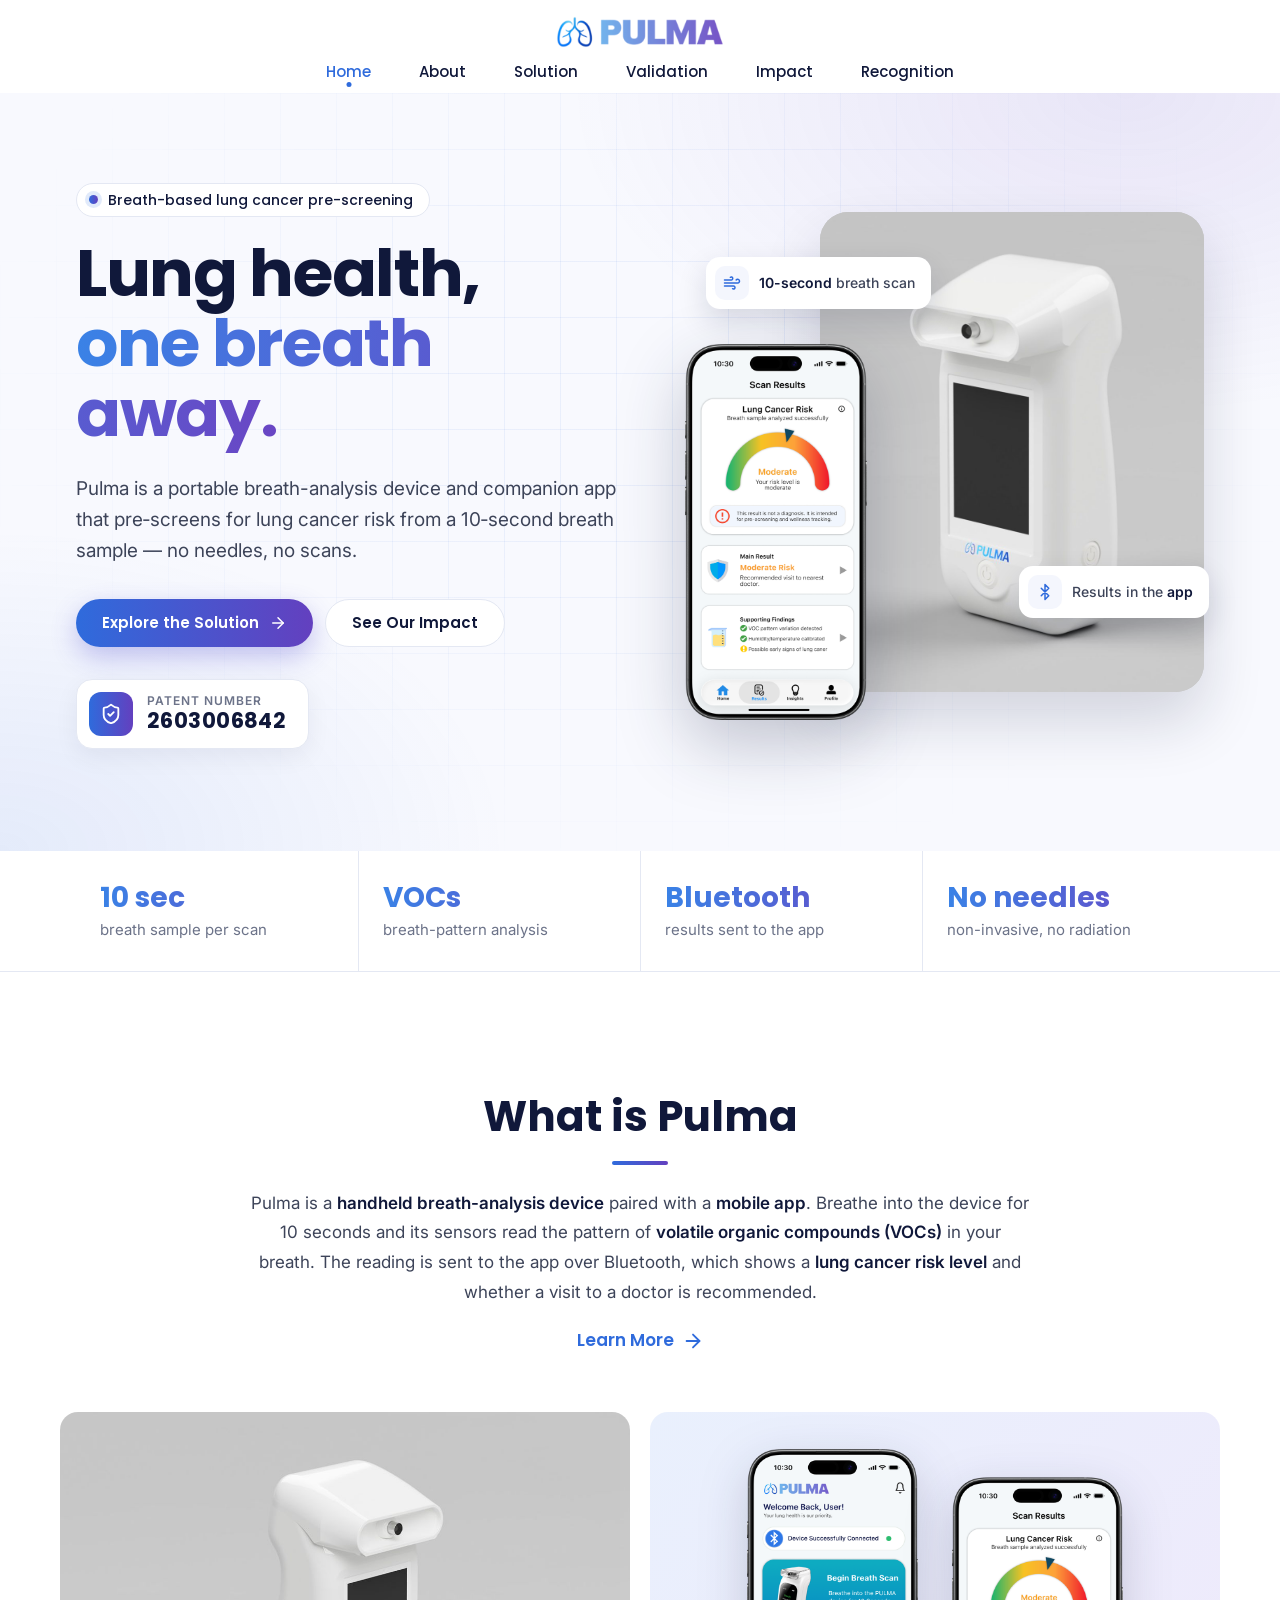
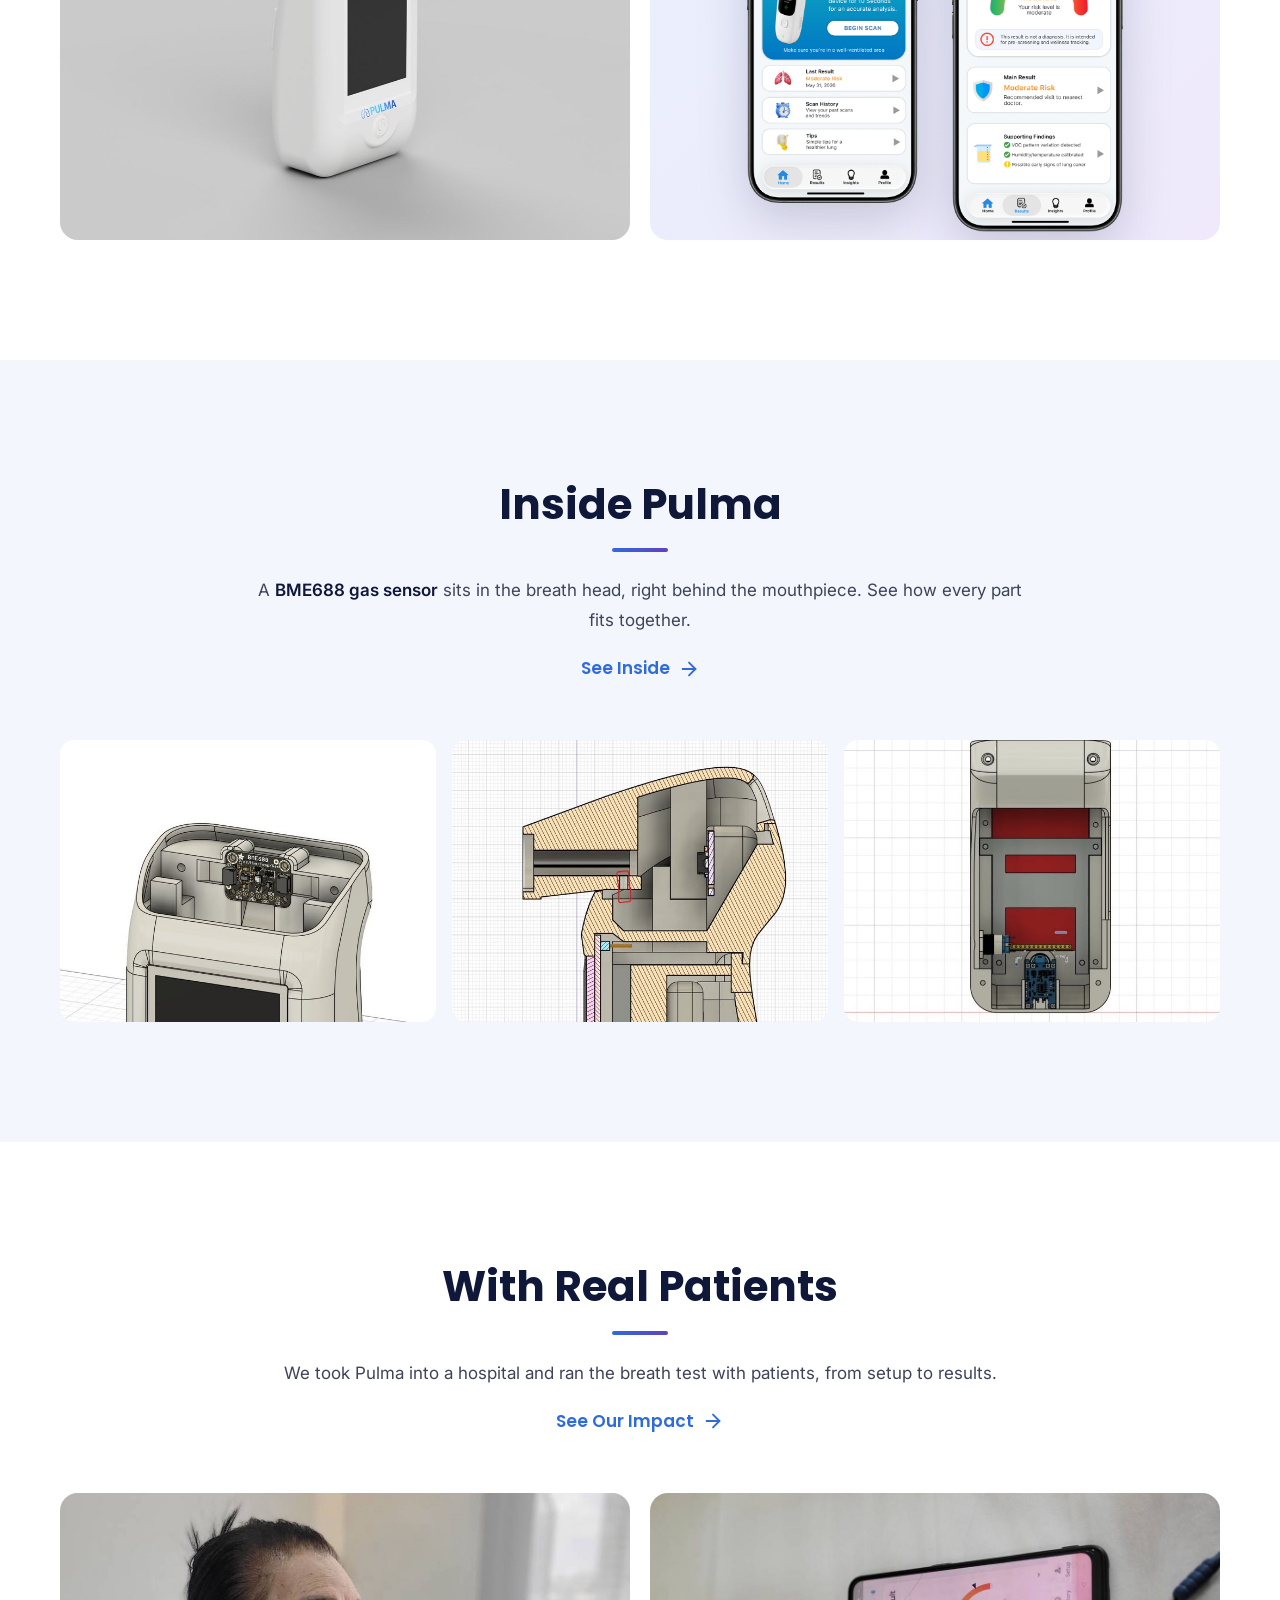
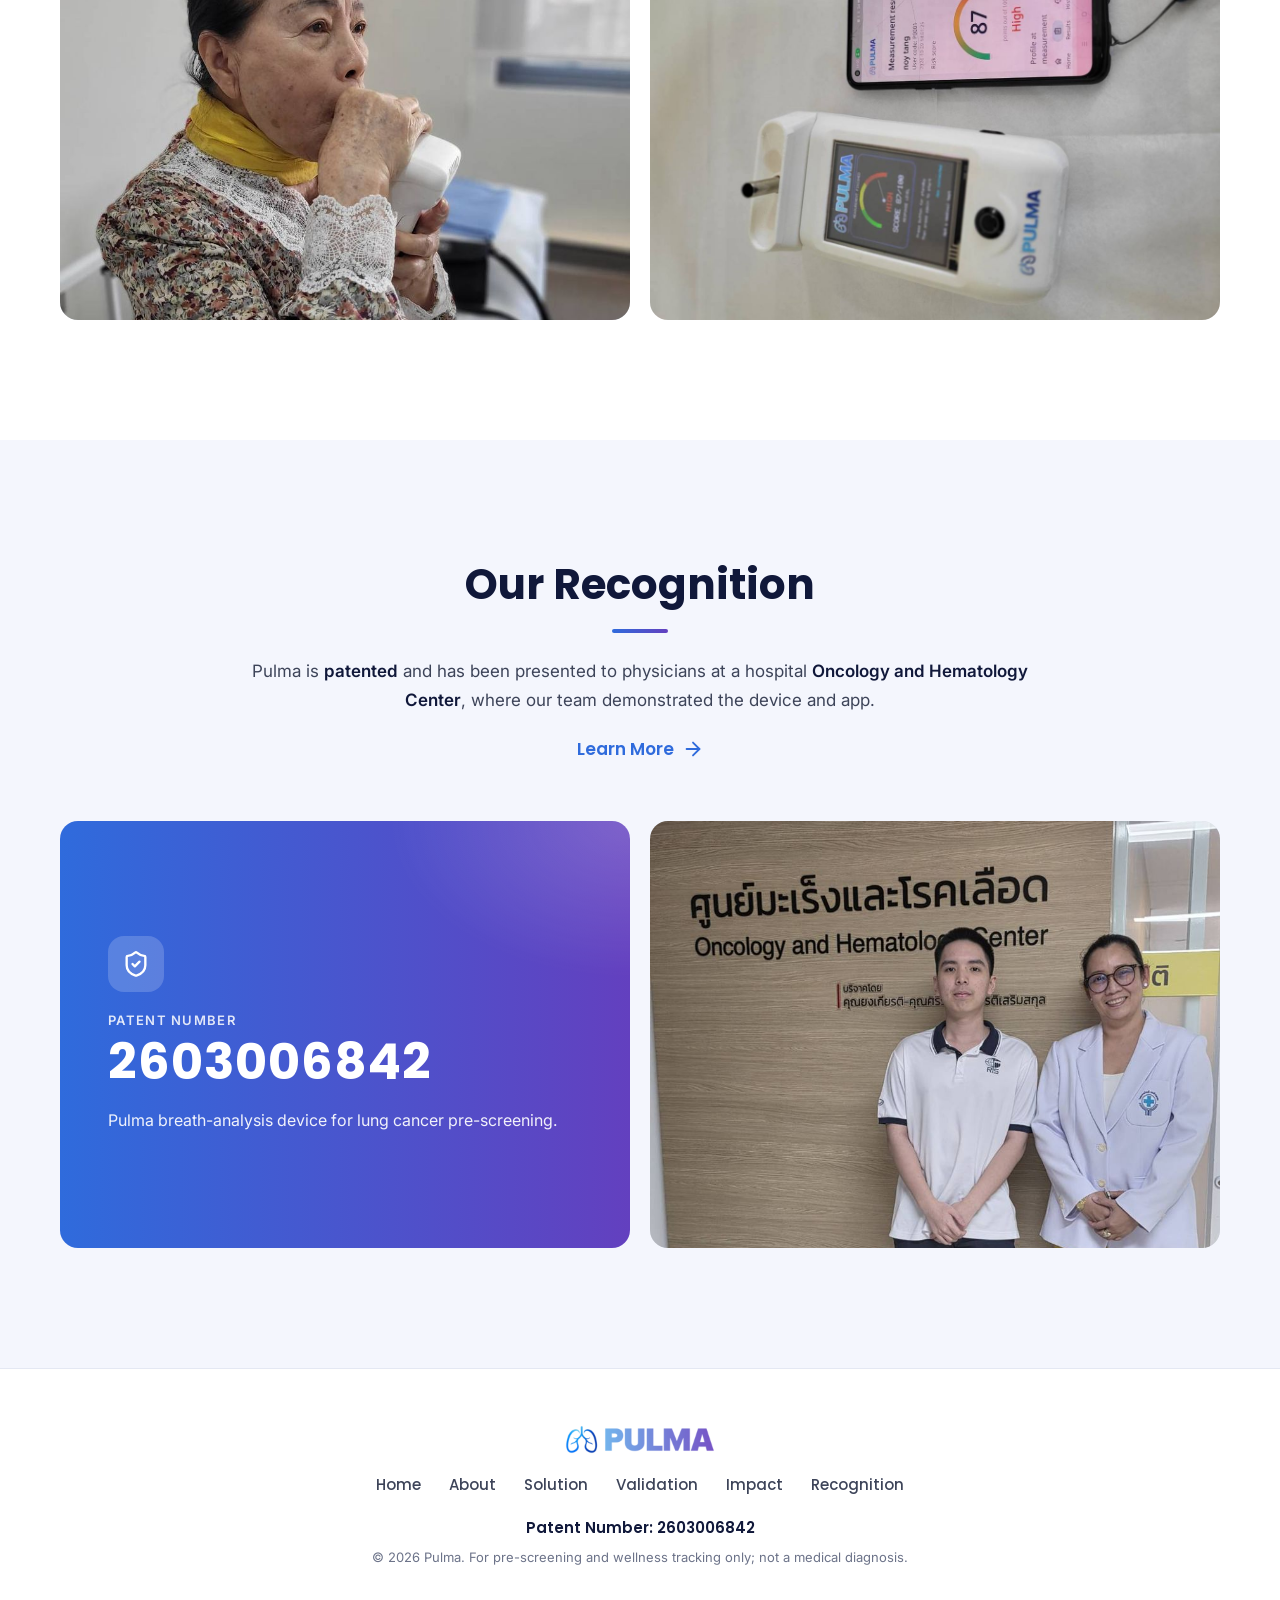
==== index.html @ bc3c24d7 "Photo-based Validation and Impact pages, exploded-view Solution page - Add Validation page with phys" ====
<!doctype html>
<html lang="en">
<head>
  <meta charset="utf-8">
  <meta name="viewport" content="width=device-width, initial-scale=1">
  <title>Pulma – Lung Health, One Breath Away</title>
  <meta name="description" content="Pulma is a portable breath-analysis device and companion app that pre-screens for lung cancer risk from a 10-second breath sample. Patent Number 2603006842.">
  <meta property="og:title" content="Pulma – Lung Health, One Breath Away">
  <meta property="og:description" content="A portable breath-analysis device and app for lung cancer pre-screening.">
  <meta property="og:image" content="images/hero.jpg">
  <link rel="icon" href="/favicon.ico" sizes="48x48">
  <link rel="icon" type="image/png" sizes="192x192" href="/images/favicon-192.png">
  <link rel="icon" type="image/png" sizes="48x48" href="/images/favicon-48.png">
  <link rel="apple-touch-icon" href="/images/apple-touch-icon.png">
  <link rel="preconnect" href="https://fonts.googleapis.com">
  <link rel="preconnect" href="https://fonts.gstatic.com" crossorigin>
  <link href="https://fonts.googleapis.com/css2?family=Inter:wght@400;500;600&family=Poppins:wght@500;600;700&display=swap" rel="stylesheet">
  <link rel="stylesheet" href="styles.css">
  <script>document.documentElement.classList.add('js');</script>
</head>
<body>

  <svg width="0" height="0" style="position:absolute" aria-hidden="true">
    <symbol id="i-wind" viewBox="0 0 24 24"><path d="M12.8 19.6A2 2 0 1 0 14 16H2"/><path d="M17.5 8a2.5 2.5 0 1 1 2 4H2"/><path d="M9.8 4.4A2 2 0 1 1 11 8H2"/></symbol>
    <symbol id="i-bluetooth" viewBox="0 0 24 24"><path d="m7 7 10 10-5 5V2l5 5L7 17"/></symbol>
    <symbol id="i-shield" viewBox="0 0 24 24"><path d="M20 13c0 5-3.5 7.5-7.66 8.95a1 1 0 0 1-.67-.01C7.5 20.5 4 18 4 13V6a1 1 0 0 1 1-1c2 0 4.5-1.2 6.24-2.72a1.17 1.17 0 0 1 1.52 0C14.51 3.81 17 5 19 5a1 1 0 0 1 1 1z"/><path d="m9 12 2 2 4-4"/></symbol>
    <symbol id="i-arrow" viewBox="0 0 24 24"><path d="M5 12h14"/><path d="m12 5 7 7-7 7"/></symbol>
  </svg>

  <header class="site-header">
    <a class="brand" href="index.html" aria-label="Pulma home">
      <img src="images/pulma-logo.png" alt="PULMA" width="900" height="172">
    </a>
    <nav class="nav" aria-label="Main">
      <a href="index.html" aria-current="page">Home</a>
      <a href="about.html">About</a>
      <a href="solution.html">Solution</a>
      <a href="validation.html">Validation</a>
      <a href="impact.html">Impact</a>
      <a href="recognition.html">Recognition</a>
    </nav>
  </header>

  <main>

    <section class="hero grid-bg">
      <div class="hero-inner">
        <div class="hero-copy">
          <p class="kicker">Breath-based lung cancer pre-screening</p>
          <h1>Lung health,<br> <span class="grad-text">one breath away.</span></h1>
          <p class="lede">
            Pulma is a portable breath-analysis device and companion app that pre&#8209;screens for lung cancer
            risk from a 10&#8209;second breath sample &mdash; no needles, no scans.
          </p>
          <div class="hero-actions">
            <a class="btn btn--primary" href="solution.html">Explore the Solution <svg class="icon"><use href="#i-arrow"/></svg></a>
            <a class="btn btn--ghost" href="impact.html">See Our Impact</a>
          </div>
          <div class="patent-badge">
            <div class="badge-icon"><svg class="icon"><use href="#i-shield"/></svg></div>
            <div>
              <span>Patent Number</span>
              <strong>2603006842</strong>
            </div>
          </div>
        </div>

        <div class="hero-visual">
          <figure class="hero-card">
            <img src="images/hero-card.jpg" alt="The Pulma breath-analysis device" width="960" height="1200" fetchpriority="high">
          </figure>
          <img class="hero-phone" src="images/app-result.png" alt="Pulma app showing a lung cancer risk gauge" width="520" height="1075">
          <div class="hero-chip hero-chip--scan">
            <span class="chip-icon"><svg class="icon"><use href="#i-wind"/></svg></span>
            <span><strong>10-second</strong> breath scan</span>
          </div>
          <div class="hero-chip hero-chip--bt">
            <span class="chip-icon"><svg class="icon"><use href="#i-bluetooth"/></svg></span>
            <span>Results in the <strong>app</strong></span>
          </div>
        </div>
      </div>
    </section>

    <div class="facts-band">
      <div class="facts">
        <div class="fact"><strong class="grad-text">10 sec</strong><span>breath sample per scan</span></div>
        <div class="fact"><strong class="grad-text">VOCs</strong><span>breath-pattern analysis</span></div>
        <div class="fact"><strong class="grad-text">Bluetooth</strong><span>results sent to the app</span></div>
        <div class="fact"><strong class="grad-text">No needles</strong><span>non-invasive, no radiation</span></div>
      </div>
    </div>

    <section class="section">
      <div class="section-head reveal">
        <h2>What is Pulma</h2>
        <p>
          Pulma is a <strong>handheld breath-analysis device</strong> paired with a <strong>mobile app</strong>.
          Breathe into the device for 10 seconds and its sensors read the pattern of
          <strong>volatile organic compounds (VOCs)</strong> in your breath. The reading is sent to the app over
          Bluetooth, which shows a <strong>lung cancer risk level</strong> and whether a visit to a doctor is
          recommended.
        </p>
        <a class="learn-more" href="solution.html">Learn More <svg class="icon"><use href="#i-arrow"/></svg></a>
      </div>
      <div class="photo-pair reveal">
        <figure class="photo photo--render"><img src="images/device-angle-1.jpg" alt="The Pulma device" width="1100" height="825" loading="lazy"></figure>
        <figure class="photo photo--app">
          <img src="images/app-home.png" alt="Pulma app home screen" width="520" height="1075" loading="lazy">
          <img src="images/app-result.png" alt="Pulma app scan results screen" width="520" height="1075" loading="lazy">
        </figure>
      </div>
    </section>

    <section class="section section--tint">
      <div class="section-head reveal">
        <h2>Inside Pulma</h2>
        <p>
          A <strong>BME688 gas sensor</strong> sits in the breath head, right behind the mouthpiece. See how every
          part fits together.
        </p>
        <a class="learn-more" href="solution.html#inside">See Inside <svg class="icon"><use href="#i-arrow"/></svg></a>
      </div>
      <div class="thumbs thumbs--3 reveal">
        <figure class="photo"><img src="images/tech-sensor.jpg" alt="CAD view of the BME688 sensor in the breath head" width="750" height="526" loading="lazy"></figure>
        <figure class="photo"><img src="images/tech-section.jpg" alt="Cross-section of the breath head and mouthpiece" width="750" height="518" loading="lazy"></figure>
        <figure class="photo"><img src="images/tech-internals.jpg" alt="CAD view of the internal layout" width="750" height="659" loading="lazy"></figure>
      </div>
    </section>

    <section class="section">
      <div class="section-head reveal">
        <h2>With Real Patients</h2>
        <p>We took Pulma into a hospital and ran the breath test with patients, from setup to results.</p>
        <a class="learn-more" href="impact.html">See Our Impact <svg class="icon"><use href="#i-arrow"/></svg></a>
      </div>
      <div class="photo-pair reveal">
        <figure class="photo"><img src="images/trial-7.jpg" alt="A patient breathing into the Pulma device" width="900" height="1200" loading="lazy" style="object-position: 50% 45%"></figure>
        <figure class="photo"><img src="images/trial-12.jpg" alt="A result on the Pulma device and phone" width="1200" height="900" loading="lazy"></figure>
      </div>
    </section>

    <section class="section section--tint">
      <div class="section-head reveal">
        <h2>Our Recognition</h2>
        <p>
          Pulma is <strong>patented</strong> and has been presented to physicians at a hospital
          <strong>Oncology and Hematology Center</strong>, where our team demonstrated the device and app.
        </p>
        <a class="learn-more" href="recognition.html">Learn More <svg class="icon"><use href="#i-arrow"/></svg></a>
      </div>
      <div class="photo-pair reveal">
        <div class="patent-card">
          <div class="badge-icon"><svg class="icon"><use href="#i-shield"/></svg></div>
          <span>Patent Number</span>
          <strong>2603006842</strong>
          <p>Pulma breath-analysis device for lung cancer pre-screening.</p>
        </div>
        <figure class="photo"><img src="images/deploy-1.jpg" alt="The Pulma team with a physician at the Oncology and Hematology Center" width="900" height="1200" loading="lazy" style="object-position: 50% 16%"></figure>
      </div>
    </section>

  </main>

  <footer class="site-footer">
    <img src="images/pulma-logo.png" alt="PULMA" width="900" height="172" loading="lazy">
    <nav class="footer-nav" aria-label="Footer">
      <a href="index.html">Home</a>
      <a href="about.html">About</a>
      <a href="solution.html">Solution</a>
      <a href="validation.html">Validation</a>
      <a href="impact.html">Impact</a>
      <a href="recognition.html">Recognition</a>
    </nav>
    <p>Patent Number: 2603006842</p>
    <p class="fineprint">&copy; 2026 Pulma. For pre-screening and wellness tracking only; not a medical diagnosis.</p>
  </footer>

  <script src="script.js"></script>
</body>
</html>
---- styles.css ----
:root {
  --ink: #10183a;
  --text: #3d4459;
  --muted: #6c7389;
  --blue: #2f6bdc;
  --violet: #6340bf;
  --grad: linear-gradient(90deg, var(--blue), var(--violet));
  --grad-text: linear-gradient(90deg, #3a82e6, #6a46c4);
  --tint: #f4f6fd;
  --line: #e4e8f3;
  --render: #c6c6c6;
  --radius: 18px;
  --shadow: 0 18px 44px rgba(16, 24, 58, 0.10);
  --header-h: 104px;
  --wrap: 1160px;
}

*,
*::before,
*::after { box-sizing: border-box; }

html {
  scroll-behavior: smooth;
  scroll-padding-top: var(--header-h);
  -webkit-text-size-adjust: 100%;
}

body {
  margin: 0;
  background: #fff;
  color: var(--text);
  font: 400 17px/1.75 "Inter", system-ui, -apple-system, "Segoe UI", sans-serif;
  -webkit-font-smoothing: antialiased;
}

img { display: block; max-width: 100%; height: auto; }

h1, h2, h3 { margin: 0; color: var(--ink); font-family: "Poppins", sans-serif; }

a { color: inherit; }

svg.icon {
  width: 22px;
  height: 22px;
  flex: none;
  fill: none;
  stroke: currentColor;
  stroke-width: 2;
  stroke-linecap: round;
  stroke-linejoin: round;
}

:focus-visible { outline: 3px solid var(--blue); outline-offset: 3px; border-radius: 6px; }

.grad-text {
  background: var(--grad-text);
  -webkit-background-clip: text;
  background-clip: text;
  color: transparent;
}

/* Header ---------------------------------------------------------------- */

.site-header {
  position: sticky;
  top: 0;
  z-index: 10;
  display: flex;
  flex-direction: column;
  align-items: center;
  gap: 10px;
  padding: 16px 16px 0;
  background: rgba(255, 255, 255, 0.92);
  backdrop-filter: saturate(160%) blur(12px);
  -webkit-backdrop-filter: saturate(160%) blur(12px);
  transition: box-shadow 0.25s ease;
}

.site-header.is-scrolled { box-shadow: 0 6px 24px rgba(16, 24, 58, 0.08); }

.brand img { width: 168px; }

.nav {
  display: flex;
  gap: clamp(18px, 4.5vw, 48px);
  max-width: 100%;
  overflow-x: auto;
  scrollbar-width: none;
}

.nav::-webkit-scrollbar { display: none; }

.nav a {
  position: relative;
  flex: none;
  padding: 6px 0 14px;
  font: 500 15px/1 "Poppins", sans-serif;
  color: var(--ink);
  text-decoration: none;
  transition: color 0.2s ease;
}

.nav a::after {
  content: "";
  position: absolute;
  left: 50%;
  bottom: 6px;
  width: 5px;
  height: 5px;
  border-radius: 50%;
  background: var(--blue);
  transform: translateX(-50%) scale(0);
  transition: transform 0.2s ease;
}

.nav a:hover,
.nav a[aria-current="page"] { color: var(--blue); }

.nav a[aria-current="page"]::after { transform: translateX(-50%) scale(1); }

/* Shared bits ------------------------------------------------------------ */

.kicker {
  display: inline-flex;
  align-items: center;
  gap: 10px;
  margin: 0 0 22px;
  padding: 7px 16px 7px 12px;
  border: 1px solid var(--line);
  border-radius: 999px;
  background: #fff;
  font: 500 14px/1.3 "Poppins", sans-serif;
  color: var(--ink);
}

.kicker::before {
  content: "";
  width: 9px;
  height: 9px;
  border-radius: 50%;
  background: var(--grad);
  box-shadow: 0 0 0 4px rgba(47, 107, 220, 0.14);
}

.btn {
  display: inline-flex;
  align-items: center;
  gap: 10px;
  padding: 14px 26px;
  border-radius: 999px;
  font: 600 15px/1.2 "Poppins", sans-serif;
  text-decoration: none;
  transition: transform 0.2s ease, box-shadow 0.2s ease;
}

.btn:hover { transform: translateY(-2px); }

.btn--primary { background: var(--grad); color: #fff; box-shadow: 0 10px 26px rgba(76, 70, 205, 0.30); }

.btn--ghost { background: #fff; color: var(--ink); border: 1px solid var(--line); }

.btn .icon { width: 18px; height: 18px; }

.learn-more {
  display: inline-flex;
  align-items: center;
  gap: 8px;
  margin-top: 22px;
  font: 600 17px/1.2 "Poppins", sans-serif;
  color: var(--blue);
  text-decoration: none;
  transition: gap 0.2s ease;
}

.learn-more:hover { gap: 14px; }

/* Faint blueprint grid used behind hero areas */
.grid-bg {
  position: relative;
  overflow: hidden;
  background:
    radial-gradient(900px 520px at 88% 0%, rgba(99, 64, 191, 0.11), transparent 62%),
    radial-gradient(820px 520px at 0% 100%, rgba(47, 107, 220, 0.10), transparent 62%),
    #f8f9fe;
}

.grid-bg::before {
  content: "";
  position: absolute;
  inset: 0;
  background-image:
    linear-gradient(rgba(47, 107, 220, 0.07) 1px, transparent 1px),
    linear-gradient(90deg, rgba(47, 107, 220, 0.07) 1px, transparent 1px);
  background-size: 56px 56px;
  -webkit-mask-image: radial-gradient(ellipse at 50% 40%, #000 25%, transparent 75%);
  mask-image: radial-gradient(ellipse at 50% 40%, #000 25%, transparent 75%);
  pointer-events: none;
}

/* Home hero -------------------------------------------------------------- */

.hero-inner {
  position: relative;
  display: grid;
  grid-template-columns: 1.05fr 1fr;
  gap: clamp(32px, 5vw, 72px);
  align-items: center;
  max-width: var(--wrap);
  margin: 0 auto;
  padding: clamp(48px, 7vw, 96px) 16px clamp(64px, 8vw, 112px);
}

.hero h1 {
  font-size: clamp(40px, 5.4vw, 66px);
  font-weight: 700;
  line-height: 1.06;
  letter-spacing: -0.02em;
}

.hero .lede {
  max-width: 540px;
  margin: 24px 0 0;
  font-size: clamp(17px, 1.8vw, 19px);
  line-height: 1.65;
  text-wrap: pretty;
}

.hero-actions { display: flex; flex-wrap: wrap; gap: 12px; margin-top: 32px; }

.patent-badge {
  display: inline-flex;
  align-items: center;
  gap: 14px;
  margin-top: 32px;
  padding: 12px 22px 12px 12px;
  border: 1px solid var(--line);
  border-radius: 16px;
  background: #fff;
  box-shadow: 0 8px 24px rgba(16, 24, 58, 0.06);
}

.patent-badge .badge-icon {
  display: grid;
  place-items: center;
  width: 44px;
  height: 44px;
  border-radius: 12px;
  background: var(--grad);
  color: #fff;
}

.patent-badge span {
  display: block;
  font: 600 12px/1.3 "Inter", sans-serif;
  letter-spacing: 0.08em;
  text-transform: uppercase;
  color: var(--muted);
}

.patent-badge strong {
  display: block;
  font: 700 21px/1.25 "Poppins", sans-serif;
  letter-spacing: 0.02em;
  color: var(--ink);
}

.hero-visual { position: relative; padding-bottom: 28px; }

.hero-card {
  width: 74%;
  margin: 0 0 0 auto;
  overflow: hidden;
  border-radius: 28px;
  background: var(--render);
  box-shadow: 0 30px 60px rgba(16, 24, 58, 0.16);
}

.hero-phone {
  position: absolute;
  left: 0;
  bottom: 0;
  width: 35%;
  filter: drop-shadow(0 24px 34px rgba(16, 24, 58, 0.24));
}

.hero-chip {
  position: absolute;
  display: flex;
  align-items: center;
  gap: 10px;
  padding: 9px 16px 9px 9px;
  border-radius: 14px;
  background: #fff;
  box-shadow: 0 12px 30px rgba(16, 24, 58, 0.14);
  font: 500 14px/1.3 "Inter", sans-serif;
  color: var(--text);
  white-space: nowrap;
  animation: float 6s ease-in-out infinite;
}

.hero-chip strong { color: var(--ink); font-weight: 600; }

.hero-chip .chip-icon {
  display: grid;
  place-items: center;
  width: 34px;
  height: 34px;
  border-radius: 10px;
  background: var(--tint);
  color: var(--blue);
}

.hero-chip .icon { width: 18px; height: 18px; }

.hero-chip--scan { top: 9%; left: 4%; }

.hero-chip--bt { right: -1%; bottom: 20%; animation-delay: -3s; }

@keyframes float {
  0%, 100% { transform: translateY(0); }
  50% { transform: translateY(-8px); }
}

/* Quick facts strip under the hero */
.facts {
  display: grid;
  grid-template-columns: repeat(4, 1fr);
  max-width: var(--wrap);
  margin: 0 auto;
  padding: 0 16px;
}

.facts-band { border-bottom: 1px solid var(--line); }

.fact { padding: 30px 24px; border-left: 1px solid var(--line); }

.fact:first-child { border-left: 0; }

.fact strong {
  display: block;
  font: 700 clamp(22px, 2.4vw, 28px)/1.2 "Poppins", sans-serif;
}

.fact span { display: block; margin-top: 4px; font-size: 15px; line-height: 1.5; color: var(--muted); }

/* Sub-page hero ---------------------------------------------------------- */

.page-hero {
  padding: clamp(64px, 9vw, 112px) 16px clamp(56px, 8vw, 96px);
  text-align: center;
}

.page-hero > * { position: relative; }

.page-hero h1 {
  max-width: 820px;
  margin: 0 auto;
  font-size: clamp(36px, 5vw, 58px);
  font-weight: 700;
  line-height: 1.1;
  letter-spacing: -0.02em;
}

.page-hero p:not(.kicker) {
  max-width: 680px;
  margin: 22px auto 0;
  font-size: clamp(17px, 1.9vw, 19px);
  line-height: 1.65;
  text-wrap: pretty;
}

/* Sections --------------------------------------------------------------- */

.section { padding: clamp(72px, 10vw, 120px) 16px; }

.section--tint { background: var(--tint); }

.section--tight { padding-top: 0; }

.wrap { max-width: var(--wrap); margin: 0 auto; }

.section-head {
  max-width: 780px;
  margin: 0 auto clamp(36px, 5vw, 56px);
  text-align: center;
}

.section-head h2,
.split-copy h2 { font-size: clamp(30px, 4.2vw, 42px); font-weight: 700; line-height: 1.2; }

.section-head h2::after,
.split-copy h2::after {
  content: "";
  display: block;
  width: 56px;
  height: 4px;
  margin: 18px auto 24px;
  border-radius: 4px;
  background: var(--grad);
}

.split-copy h2::after { margin-left: 0; }

.section-head p,
.split-copy p { margin: 0; text-wrap: pretty; }

.section-head p + p,
.split-copy p + p { margin-top: 16px; }

.section-head strong,
.split-copy strong { color: var(--ink); font-weight: 600; }

.split {
  display: grid;
  grid-template-columns: 1fr 1.1fr;
  gap: clamp(32px, 5vw, 72px);
  align-items: center;
  max-width: var(--wrap);
  margin: 0 auto;
}

/* Photos ----------------------------------------------------------------- */

.photo {
  position: relative;
  margin: 0;
  overflow: hidden;
  border-radius: var(--radius);
  background: var(--line);
}

.photo img { width: 100%; height: 100%; object-fit: cover; }

.photo--render { background: var(--render); }

.photo-pair {
  display: grid;
  grid-template-columns: 1fr 1fr;
  gap: 20px;
  max-width: var(--wrap);
  margin: 0 auto;
}

.photo-pair .photo { aspect-ratio: 4 / 3; }

/* Two app screens side by side inside a photo card */
.photo--app {
  display: flex;
  align-items: center;
  justify-content: center;
  gap: 6%;
  background: linear-gradient(135deg, #e9f0fd, #efe9fb);
}

.photo--app img { width: 30%; height: auto; filter: drop-shadow(0 16px 24px rgba(16, 24, 58, 0.18)); }

.photo--app img:last-child { transform: translateY(8%); }

.thumbs {
  display: grid;
  grid-template-columns: repeat(4, 1fr);
  gap: 16px;
  max-width: var(--wrap);
  margin: clamp(28px, 4vw, 44px) auto 0;
}

.thumbs .photo { aspect-ratio: 4 / 3; border-radius: 14px; }

.thumbs--3 { grid-template-columns: repeat(3, 1fr); margin-top: 0; }

.thumbs--3 .photo { background: #fff; }

/* Patent card ------------------------------------------------------------ */

.patent-card {
  display: flex;
  flex-direction: column;
  justify-content: center;
  gap: 6px;
  padding: clamp(28px, 4vw, 48px);
  border-radius: var(--radius);
  background:
    radial-gradient(400px 260px at 100% 0%, rgba(255, 255, 255, 0.18), transparent 60%),
    var(--grad);
  color: #fff;
}

.patent-card .badge-icon {
  display: grid;
  place-items: center;
  width: 56px;
  height: 56px;
  margin-bottom: 14px;
  border-radius: 16px;
  background: rgba(255, 255, 255, 0.18);
}

.patent-card .badge-icon .icon { width: 28px; height: 28px; }

.patent-card span {
  font: 600 13px/1.3 "Inter", sans-serif;
  letter-spacing: 0.1em;
  text-transform: uppercase;
  opacity: 0.85;
}

.patent-card strong {
  font: 700 clamp(32px, 4.4vw, 50px)/1.15 "Poppins", sans-serif;
  letter-spacing: 0.02em;
}

.patent-card p { margin: 10px 0 0; font-size: 16px; line-height: 1.6; opacity: 0.92; }

/* Feature list (Solution) ------------------------------------------------ */

.features { display: grid; gap: 18px; margin: 28px 0 0; padding: 0; list-style: none; }

.features li { display: flex; gap: 14px; line-height: 1.6; }

.features .feature-icon {
  display: grid;
  place-items: center;
  width: 42px;
  height: 42px;
  border-radius: 12px;
  background: var(--tint);
  color: var(--blue);
  flex: none;
}

.features strong { display: block; color: var(--ink); font-weight: 600; }

.features span { font-size: 15.5px; }

/* Cards: steps, stats, benefits ------------------------------------------ */

.cards {
  display: grid;
  grid-template-columns: repeat(4, 1fr);
  gap: 20px;
  max-width: var(--wrap);
  margin: 0 auto;
}

.cards--2 { grid-template-columns: repeat(2, 1fr); gap: 32px; max-width: 960px; }

.cards--3 { grid-template-columns: repeat(3, 1fr); }

.card {
  padding: 28px 26px 30px;
  border: 1px solid var(--line);
  border-radius: var(--radius);
  background: #fff;
}

.card h3 { margin: 18px 0 8px; font-size: 19px; font-weight: 600; line-height: 1.3; }

.card p { margin: 0; font-size: 15.5px; line-height: 1.65; }

.card-icon {
  display: grid;
  place-items: center;
  width: 48px;
  height: 48px;
  border-radius: 14px;
  background: var(--tint);
  color: var(--blue);
}

.section--tint .card-icon { background: #e9eefb; }

.step-num {
  display: grid;
  place-items: center;
  width: 48px;
  height: 48px;
  border-radius: 50%;
  background: var(--grad);
  font: 600 18px/1 "Poppins", sans-serif;
  color: #fff;
}

.stat { text-align: center; }

.stat strong {
  display: block;
  font: 700 clamp(38px, 4.6vw, 52px)/1.1 "Poppins", sans-serif;
  letter-spacing: -0.01em;
}

.stat p { margin-top: 12px; }

.sources {
  max-width: 780px;
  margin: 24px auto 0;
  font-size: 13.5px;
  line-height: 1.6;
  text-align: center;
  color: var(--muted);
}

.sources a { color: var(--muted); }

/* App screens with captions */
.screens {
  display: grid;
  grid-template-columns: repeat(4, 1fr);
  gap: clamp(16px, 3vw, 40px);
  max-width: 1080px;
  margin: 0 auto;
}

.screens figure { margin: 0; text-align: center; }

.screens img { filter: drop-shadow(0 22px 36px rgba(16, 24, 58, 0.18)); }

.screens figcaption { margin-top: 18px; font-size: 15px; line-height: 1.55; }

.screens figcaption strong { display: block; margin-bottom: 4px; font: 600 17px/1.3 "Poppins", sans-serif; color: var(--ink); }

.note {
  display: flex;
  gap: 14px;
  max-width: 780px;
  margin: clamp(40px, 5vw, 56px) auto 0;
  padding: 18px 22px;
  border: 1px solid var(--line);
  border-left: 4px solid var(--blue);
  border-radius: 12px;
  background: #fff;
  font-size: 15.5px;
  line-height: 1.6;
}

.note .icon { margin-top: 2px; color: var(--blue); }

/* Placeholders for content still to come (About, Recognition) */
.placeholder {
  display: flex;
  flex-direction: column;
  align-items: center;
  justify-content: center;
  padding: 36px 24px;
  border: 2px dashed #cfd6ea;
  border-radius: var(--radius);
  background: #fbfcff;
  text-align: center;
  color: var(--muted);
}

.placeholder h3 { margin: 16px 0 4px; font-size: 18px; font-weight: 600; color: var(--ink); }

.placeholder p { margin: 0; font-size: 15px; line-height: 1.6; }

.placeholder .avatar {
  display: grid;
  place-items: center;
  width: 112px;
  height: 112px;
  border-radius: 50%;
  background: var(--tint);
  color: #9aa6c8;
}

.placeholder .avatar .icon { width: 44px; height: 44px; stroke-width: 1.5; }

.placeholder .card-icon { color: #9aa6c8; }

.year { font: 600 13px/1 "Poppins", sans-serif; letter-spacing: 0.08em; color: var(--blue); }

/* Team member card (replaces an About placeholder) */
.member {
  display: flex;
  flex-direction: column;
  align-items: center;
  padding: 52px 40px 48px;
  border: 1px solid var(--line);
  border-radius: var(--radius);
  background: #fff;
  text-align: center;
  box-shadow: 0 14px 40px rgba(60, 80, 160, 0.10);
  transition: transform 0.25s ease, box-shadow 0.25s ease;
}

.member:hover { transform: translateY(-4px); box-shadow: 0 20px 48px rgba(60, 80, 160, 0.16); }

.member img {
  width: 208px;
  height: 208px;
  border-radius: 50%;
  object-fit: cover;
  object-position: 50% 25%;
  border: 5px solid #fff;
  box-shadow: 0 0 0 3px var(--blue), 0 12px 30px rgba(60, 80, 160, 0.22);
}

.member h3 { margin: 30px 0 14px; font-size: 25px; font-weight: 600; color: var(--ink); }

.member .role {
  margin: 0;
  padding: 9px 20px;
  border-radius: 999px;
  background: var(--grad);
  font: 600 14px/1.3 "Poppins", sans-serif;
  letter-spacing: 0.02em;
  color: #fff;
  box-shadow: 0 6px 16px rgba(60, 80, 160, 0.25);
}

.member .bio {
  max-width: 36ch;
  margin: 22px 0 0;
  font-size: 15.5px;
  line-height: 1.7;
  color: var(--muted);
}

/* Deployment gallery ----------------------------------------------------- */

.gallery {
  display: grid;
  grid-template-columns: repeat(3, 1fr);
  gap: 16px;
  max-width: var(--wrap);
  margin: 0 auto;
}

.gallery--4 { grid-template-columns: repeat(4, 1fr); }

.gallery .photo {
  aspect-ratio: 3 / 4;
  padding: 0;
  border: 0;
  cursor: zoom-in;
}

.gallery .photo img { transition: transform 0.6s ease; }

.gallery .photo:hover img { transform: scale(1.04); }

/* Photo story (Validation, Impact) --------------------------------------- */

.photo-hero {
  position: relative;
  height: clamp(440px, 74vh, 700px);
  overflow: hidden;
  background: var(--ink);
}

.photo-hero-strip {
  display: grid;
  grid-template-columns: repeat(4, 1fr);
  gap: 4px;
  height: 100%;
}

.photo-hero-strip img { width: 100%; height: 100%; object-fit: cover; }

.photo-hero::after {
  content: "";
  position: absolute;
  inset: 0;
  background: linear-gradient(to top, rgba(10, 14, 32, 0.88), rgba(10, 14, 32, 0.25) 50%, rgba(10, 14, 32, 0.05));
  pointer-events: none;
}

.photo-hero-copy {
  position: absolute;
  z-index: 1;
  left: 0;
  right: 0;
  bottom: 0;
  max-width: var(--wrap);
  margin: 0 auto;
  padding: 0 16px clamp(36px, 6vw, 72px);
}

.photo-hero h1 {
  max-width: 16ch;
  font-size: clamp(38px, 6vw, 72px);
  font-weight: 700;
  line-height: 1.05;
  letter-spacing: -0.02em;
  color: #fff;
}

.chapter { padding: clamp(56px, 8vw, 96px) 16px 0; }

.chapter:last-of-type { padding-bottom: clamp(72px, 10vw, 120px); }

.chapter-head {
  display: flex;
  align-items: center;
  gap: 16px;
  max-width: var(--wrap);
  margin: 0 auto clamp(20px, 3vw, 28px);
}

.chapter-head::after { content: ""; flex: 1; height: 1px; background: var(--line); }

.chapter-num { font: 700 clamp(15px, 1.6vw, 17px)/1 "Poppins", sans-serif; letter-spacing: 0.06em; }

.chapter-head h2 { font-size: clamp(24px, 3.2vw, 34px); font-weight: 700; line-height: 1.2; }

/* Mixed-size photo grid: .t tall, .w wide, .b big */
.mosaic {
  grid-template-columns: repeat(4, 1fr);
  grid-auto-rows: clamp(130px, 19vw, 230px);
  grid-auto-flow: dense;
  gap: 12px;
}

.gallery.mosaic .photo { aspect-ratio: auto; }

.mosaic .t { grid-row: span 2; }

.mosaic .w { grid-column: span 2; }

.mosaic .b { grid-column: span 2; grid-row: span 2; }

.next-page { max-width: var(--wrap); margin: clamp(40px, 6vw, 64px) auto 0; text-align: right; }

.photo-hero--short { height: clamp(320px, 50vh, 440px); }

.photo-hero-copy p:not(.kicker) {
  max-width: 560px;
  margin: 14px 0 0;
  font-size: clamp(16px, 1.8vw, 18px);
  line-height: 1.6;
  color: rgba(255, 255, 255, 0.88);
}

/* Storyboard: short copy beside a grid of small photos */
.steps { display: grid; gap: clamp(28px, 4vw, 44px); max-width: var(--wrap); margin: 0 auto; }

.step {
  display: grid;
  grid-template-columns: 250px 1fr;
  gap: clamp(24px, 4vw, 48px);
  align-items: start;
  padding-top: clamp(28px, 4vw, 44px);
  border-top: 1px solid var(--line);
}

.step:first-child { padding-top: 0; border-top: 0; }

.step-copy h2 { margin: 10px 0 10px; font-size: clamp(22px, 2.4vw, 27px); font-weight: 700; line-height: 1.25; }

.step-copy p { margin: 0; font-size: 15.5px; line-height: 1.65; text-wrap: pretty; }

.step-copy strong { color: var(--ink); font-weight: 600; }

.step-media { container-type: inline-size; }

/* Six portrait columns; .w spans two, .b is a 3x2 lead photo */
.gallery.step-photos {
  grid-template-columns: repeat(6, 1fr);
  grid-auto-rows: calc((100cqw - 50px) / 6 * 4 / 3);
  grid-auto-flow: dense;
  gap: 10px;
  max-width: none;
}

.gallery.step-photos .photo { aspect-ratio: auto; border-radius: 12px; }

.step-photos .w { grid-column: span 2; }

.step-photos .b { grid-column: span 3; grid-row: span 2; }

/* Solution: exploded view ------------------------------------------------ */

.page-hero--compact { padding: clamp(48px, 6vw, 72px) 16px clamp(40px, 5vw, 60px); }

.exploded { max-width: 1240px; margin: 0 auto; }

.exploded-svg { display: block; width: 100%; height: auto; overflow: visible; }

/* Layers start stacked together and spread apart when the figure scrolls into view */
.js .exploded .xl { transform: translate(var(--tx), var(--ty)); transition: transform 1.2s cubic-bezier(0.2, 0.7, 0.2, 1); }

.js .exploded.is-visible .xl { transform: none; }

.js .exploded .xlabel { opacity: 0; transition: opacity 0.5s ease calc(0.9s + var(--d) * 0.08s); }

.js .exploded .xpin { opacity: 0; transition: opacity 0.5s ease 1s; }

.js .exploded.is-visible .xlabel,
.js .exploded.is-visible .xpin { opacity: 1; }

.parts-legend,
.exploded .xpin { display: none; }

/* Solution: one breath, device to app ------------------------------------ */

.journey {
  display: grid;
  grid-template-columns: minmax(0, 150px) 36px minmax(0, 1fr) 56px minmax(0, 150px) 36px minmax(0, 150px);
  align-items: start;
  max-width: var(--wrap);
  margin: 0 auto;
}

.j-step { margin: 0; }

.j-visual { display: flex; align-items: center; justify-content: center; height: 400px; }

.j-step--phone img { width: 100%; max-width: 150px; filter: drop-shadow(0 18px 28px rgba(16, 24, 58, 0.18)); }

.airflow {
  position: relative;
  overflow: hidden;
  border: 1px solid var(--line);
  border-radius: var(--radius);
  background: #fff;
}

.airflow img { width: 100%; }

.airflow svg { position: absolute; inset: 0; width: 100%; height: 100%; }

.flow {
  fill: none;
  stroke: var(--blue);
  stroke-width: 6;
  stroke-linecap: round;
  stroke-dasharray: 2 16;
  animation: flow 1.2s linear infinite;
}

.flow-head { fill: none; stroke: var(--blue); stroke-width: 6; stroke-linecap: round; stroke-linejoin: round; }

.flow-pin circle { fill: var(--violet); stroke: #fff; stroke-width: 4; }

.flow-pin text { font: 600 20px "Poppins", sans-serif; fill: #fff; text-anchor: middle; }

@keyframes flow { to { stroke-dashoffset: -36; } }

.j-link {
  display: grid;
  place-items: center;
  height: 400px;
  color: #9aa6c8;
}

.j-link--bt { color: var(--blue); }

.j-link--bt .icon {
  width: 40px;
  height: 40px;
  padding: 9px;
  border-radius: 50%;
  background: var(--tint);
  box-shadow: 0 0 0 6px rgba(47, 107, 220, 0.08);
}

.j-caps { display: grid; grid-template-columns: 1fr 1fr; gap: 20px; }

.j-cap { margin: 22px 0 0; font-size: 15px; line-height: 1.55; }

.j-cap strong { display: block; margin: 10px 0 4px; font: 600 17px/1.3 "Poppins", sans-serif; color: var(--ink); }

.j-num {
  display: grid;
  place-items: center;
  width: 30px;
  height: 30px;
  border-radius: 50%;
  background: var(--grad);
  font: 600 14px/1 "Poppins", sans-serif;
  color: #fff;
}

/* Solution: CAD to prototype --------------------------------------------- */

.gallery.build { grid-template-columns: repeat(4, 1fr); }

.build figure { margin: 0; }

.gallery.build .photo { width: 100%; aspect-ratio: 4 / 3; background: #fff; }

.build figcaption { margin-top: 10px; font: 500 15px/1.4 "Poppins", sans-serif; color: var(--ink); text-align: center; }

/* Footer ----------------------------------------------------------------- */

.site-footer {
  padding: 56px 16px 44px;
  border-top: 1px solid var(--line);
  text-align: center;
}

.site-footer > img { width: 150px; margin: 0 auto 20px; }

.footer-nav { display: flex; flex-wrap: wrap; justify-content: center; gap: 8px 28px; margin-bottom: 22px; }

.footer-nav a { font: 500 15px/1.4 "Poppins", sans-serif; color: var(--text); text-decoration: none; }

.footer-nav a:hover { color: var(--blue); }

.site-footer p { margin: 0; font: 600 15px/1.5 "Poppins", sans-serif; color: var(--ink); }

.site-footer .fineprint { margin-top: 8px; font: 400 13px/1.6 "Inter", sans-serif; color: var(--muted); }

/* Lightbox --------------------------------------------------------------- */

.lightbox {
  max-width: min(92vw, 860px);
  max-height: 94vh;
  padding: 0;
  border: 0;
  border-radius: var(--radius);
  background: #fff;
  overflow: hidden;
}

.lightbox::backdrop { background: rgba(10, 14, 32, 0.82); }

.lightbox img { max-height: 82vh; width: auto; margin: 0 auto; }

.lightbox-caption { margin: 0; padding: 14px 20px 16px; font-size: 15px; text-align: center; }

.lightbox-prev,
.lightbox-next {
  position: absolute;
  top: 50%;
  width: 44px;
  height: 44px;
  margin-top: -40px;
  border: 0;
  border-radius: 50%;
  background: rgba(255, 255, 255, 0.92);
  color: var(--ink);
  font-size: 28px;
  line-height: 1;
  cursor: pointer;
}

.lightbox-prev { left: 10px; }

.lightbox-next { right: 10px; }

.lightbox-close {
  position: absolute;
  top: 10px;
  right: 10px;
  width: 40px;
  height: 40px;
  border: 0;
  border-radius: 50%;
  background: rgba(255, 255, 255, 0.92);
  color: var(--ink);
  font-size: 26px;
  line-height: 1;
  cursor: pointer;
}

/* Reveal on scroll (only when JS is running) ------------------------------ */

.js .reveal {
  opacity: 0;
  transform: translateY(24px);
  transition: opacity 0.7s ease, transform 0.7s ease;
}

.js .reveal.is-visible { opacity: 1; transform: none; }

@media (prefers-reduced-motion: reduce) {
  html { scroll-behavior: auto; }
  .js .reveal { opacity: 1; transform: none; transition: none; }
  .hero-chip { animation: none; }
  .btn, .gallery .photo img { transition: none; }
  .flow { animation: none; }
  .js .exploded .xl, .js .exploded .xlabel { transform: none; opacity: 1; transition: none; }
}

/* Tablet ----------------------------------------------------------------- */

@media (max-width: 960px) {
  .hero-inner { grid-template-columns: 1fr; text-align: center; }
  .hero .lede { margin-left: auto; margin-right: auto; }
  .hero-actions { justify-content: center; }
  .hero-visual { width: min(100%, 460px); margin: 0 auto; }
  .split { grid-template-columns: 1fr; }
  .split-copy { max-width: 680px; margin: 0 auto; }
  .cards { grid-template-columns: repeat(2, 1fr); }
  .screens { grid-template-columns: repeat(2, 1fr); row-gap: 40px; max-width: 560px; }
  .gallery--4 { grid-template-columns: repeat(3, 1fr); }
  .gallery.build { grid-template-columns: repeat(2, 1fr); }
  .journey { grid-template-columns: 1fr; max-width: 640px; }
  .j-step--phone { display: grid; grid-template-columns: 110px 1fr; gap: 20px; align-items: center; }
  .j-step--phone .j-visual { height: auto; }
  .j-step--phone .j-cap { margin: 0; }
  .j-visual { height: auto; }
  .j-link { height: 44px; }
  .j-link .icon { transform: rotate(90deg); }
  .j-link--bt .icon { transform: none; }
  .facts { grid-template-columns: repeat(2, 1fr); }
  .fact:nth-child(3) { border-left: 0; }
  .fact:nth-child(n + 3) { border-top: 1px solid var(--line); }
}

/* Phone ------------------------------------------------------------------ */

@media (max-width: 720px) {
  :root { --header-h: 120px; }
  body { font-size: 16px; }
  .brand img { width: 140px; }
  .nav { flex-wrap: wrap; justify-content: center; gap: 0 16px; }
  .nav a { font-size: 13.5px; }
  .hero-chip { font-size: 12.5px; padding: 7px 12px 7px 7px; }
  .hero-chip .chip-icon { width: 28px; height: 28px; }
  .hero-chip--bt { right: 0; }
  .patent-badge strong { font-size: 19px; }
  .fact { padding: 22px 14px; }
  .fact strong { font-size: 21px; }
  .hero h1 { font-size: clamp(34px, 9.6vw, 44px); }
  .photo-pair { gap: 14px; }
  .thumbs { grid-template-columns: repeat(2, 1fr); gap: 10px; }
  .thumbs--3 { grid-template-columns: repeat(3, 1fr); gap: 8px; }
  .cards--2,
  .cards--3 { grid-template-columns: 1fr; gap: 14px; }
  .member { padding: 40px 24px 36px; }
  .member img { width: 168px; height: 168px; }
  .member h3 { font-size: 22px; }
  .screens { gap: 16px; row-gap: 32px; }
  .gallery,
  .gallery--4 { grid-template-columns: repeat(2, 1fr); gap: 10px; }
  .mosaic { grid-auto-rows: clamp(120px, 34vw, 200px); }
  .step { grid-template-columns: 1fr; gap: 16px; }
  /* Phones: each step's photos become a swipeable strip */
  .gallery.step-photos {
    display: flex;
    gap: 8px;
    margin: 0 -16px;
    padding: 0 16px 4px;
    overflow-x: auto;
    scroll-snap-type: x mandatory;
    scroll-padding: 0 16px;
    scrollbar-width: none;
  }
  .gallery.step-photos::-webkit-scrollbar { display: none; }
  .gallery.step-photos .photo { flex: none; height: 220px; aspect-ratio: 3 / 4; scroll-snap-align: start; }
  .gallery.step-photos .w { aspect-ratio: 4 / 3; }
  /* Exploded view: zoom in on the device, move the labels into a list below */
  .exploded { overflow: hidden; }
  .exploded-svg { width: 230%; margin-left: -62%; }
  .exploded .xlabel { display: none; }
  .exploded .xpin { display: inline; }
  .parts-legend {
    display: grid;
    grid-template-columns: 1fr 1fr;
    gap: 14px 16px;
    margin: 20px 0 0;
    padding: 0;
    list-style: none;
    counter-reset: part;
    font-size: 13.5px;
    line-height: 1.45;
    color: var(--muted);
  }
  .parts-legend li { position: relative; padding-left: 34px; counter-increment: part; }
  .parts-legend li::before {
    content: counter(part);
    position: absolute;
    left: 0;
    top: 0;
    display: grid;
    place-items: center;
    width: 24px;
    height: 24px;
    border-radius: 50%;
    background: var(--grad);
    font: 600 12px/1 "Poppins", sans-serif;
    color: #fff;
  }
  .parts-legend strong { display: block; font: 600 14.5px/1.35 "Poppins", sans-serif; color: var(--ink); }
  .j-caps { grid-template-columns: 1fr; gap: 0; }
  .j-caps .j-cap { display: grid; grid-template-columns: 30px 1fr; column-gap: 12px; margin-top: 16px; }
  .j-caps .j-cap .j-num { grid-row: span 2; }
  .j-caps .j-cap strong { margin: 2px 0 2px; }
  .photo-hero-strip { grid-template-columns: repeat(2, 1fr); }
  .photo { border-radius: 14px; }
}

@media (max-width: 560px) {
  .section-head p,
  .page-hero p:not(.kicker) { text-align: left; }
  .photo-pair,
  .cards { grid-template-columns: 1fr; }
  .cards { gap: 14px; }
}
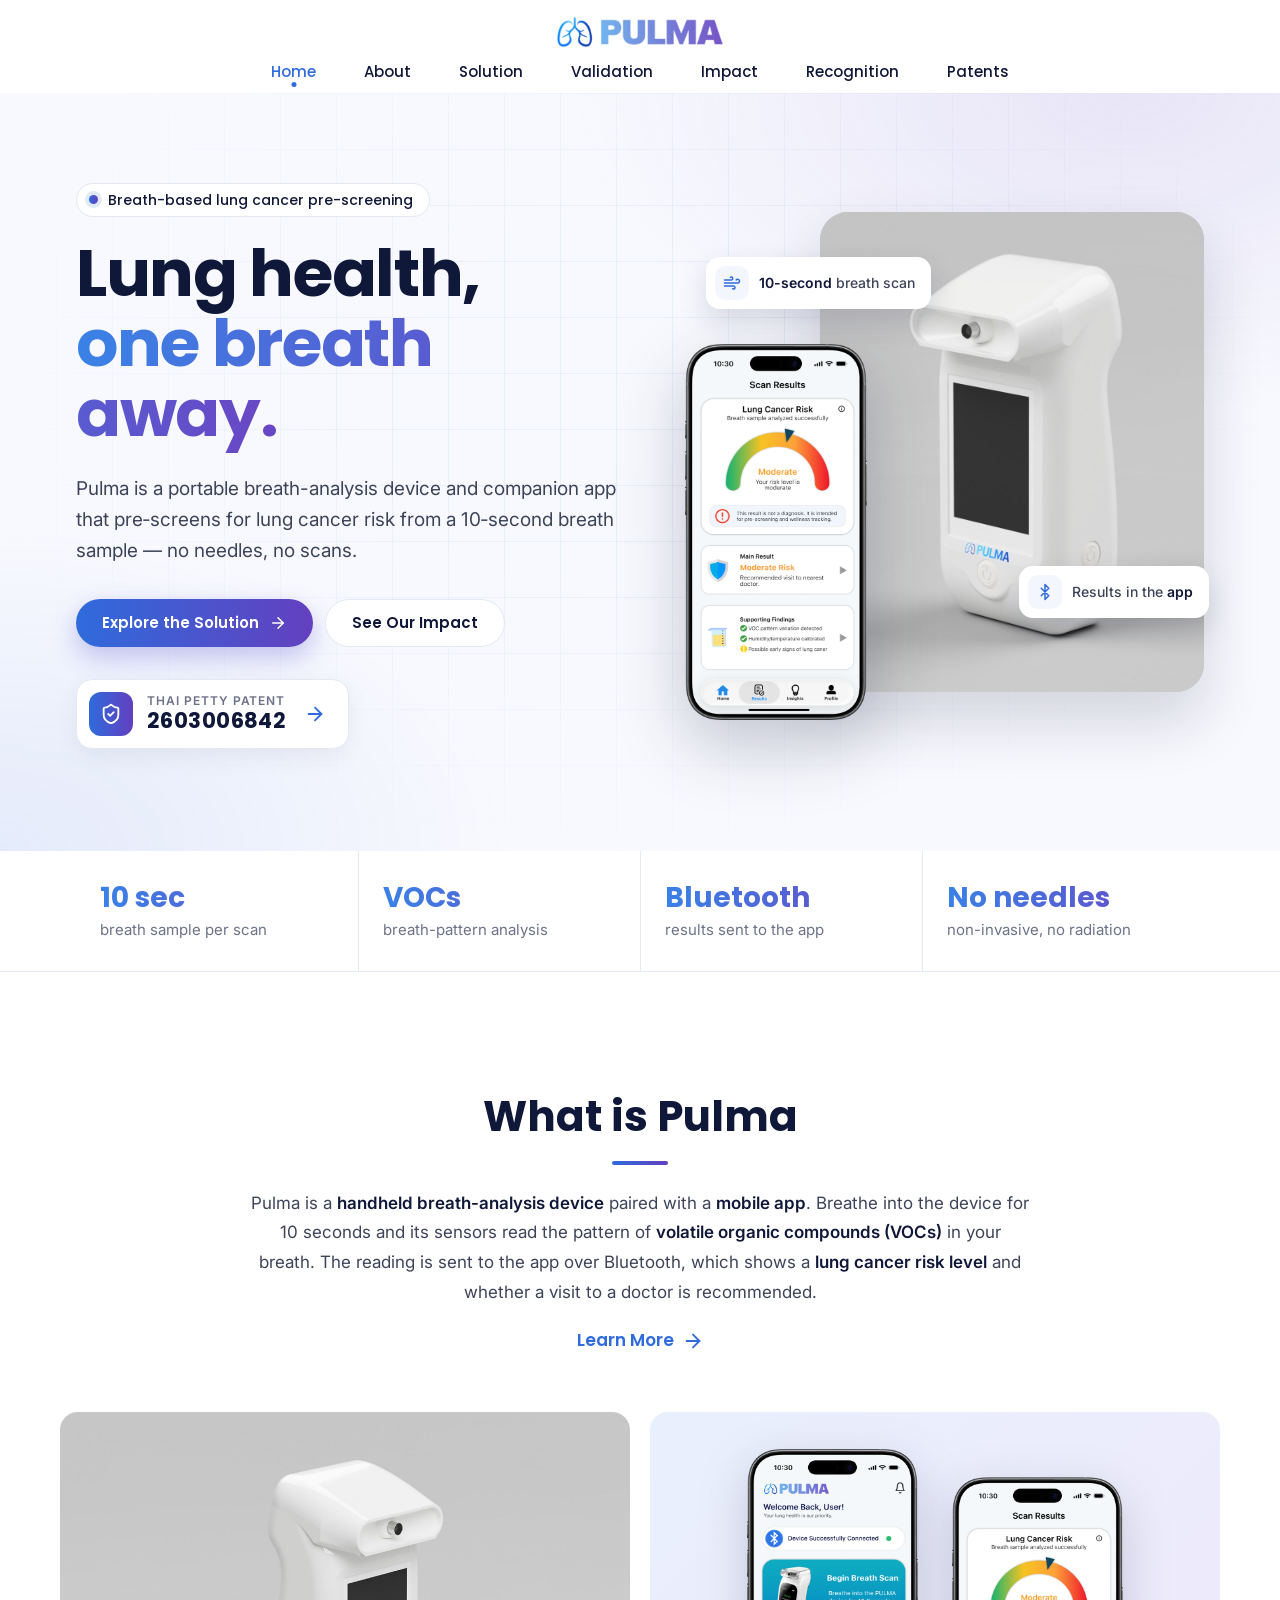
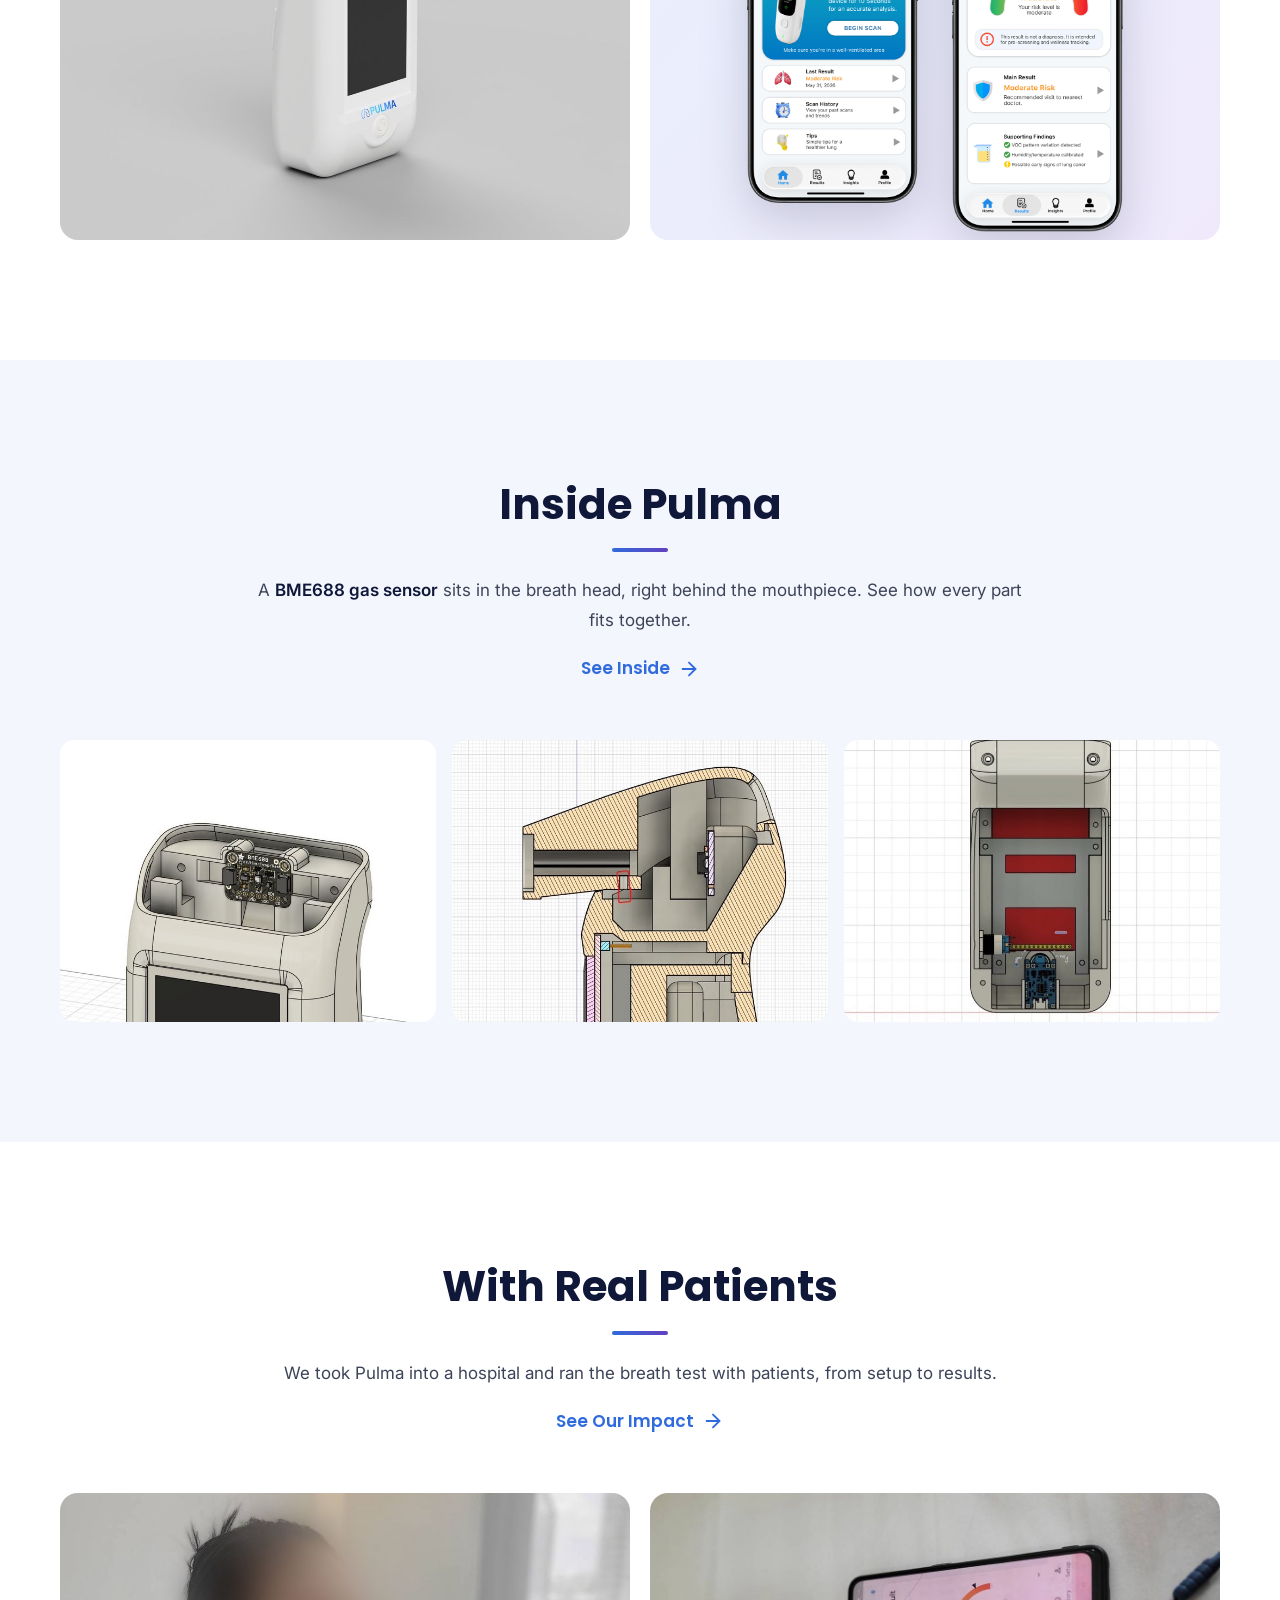
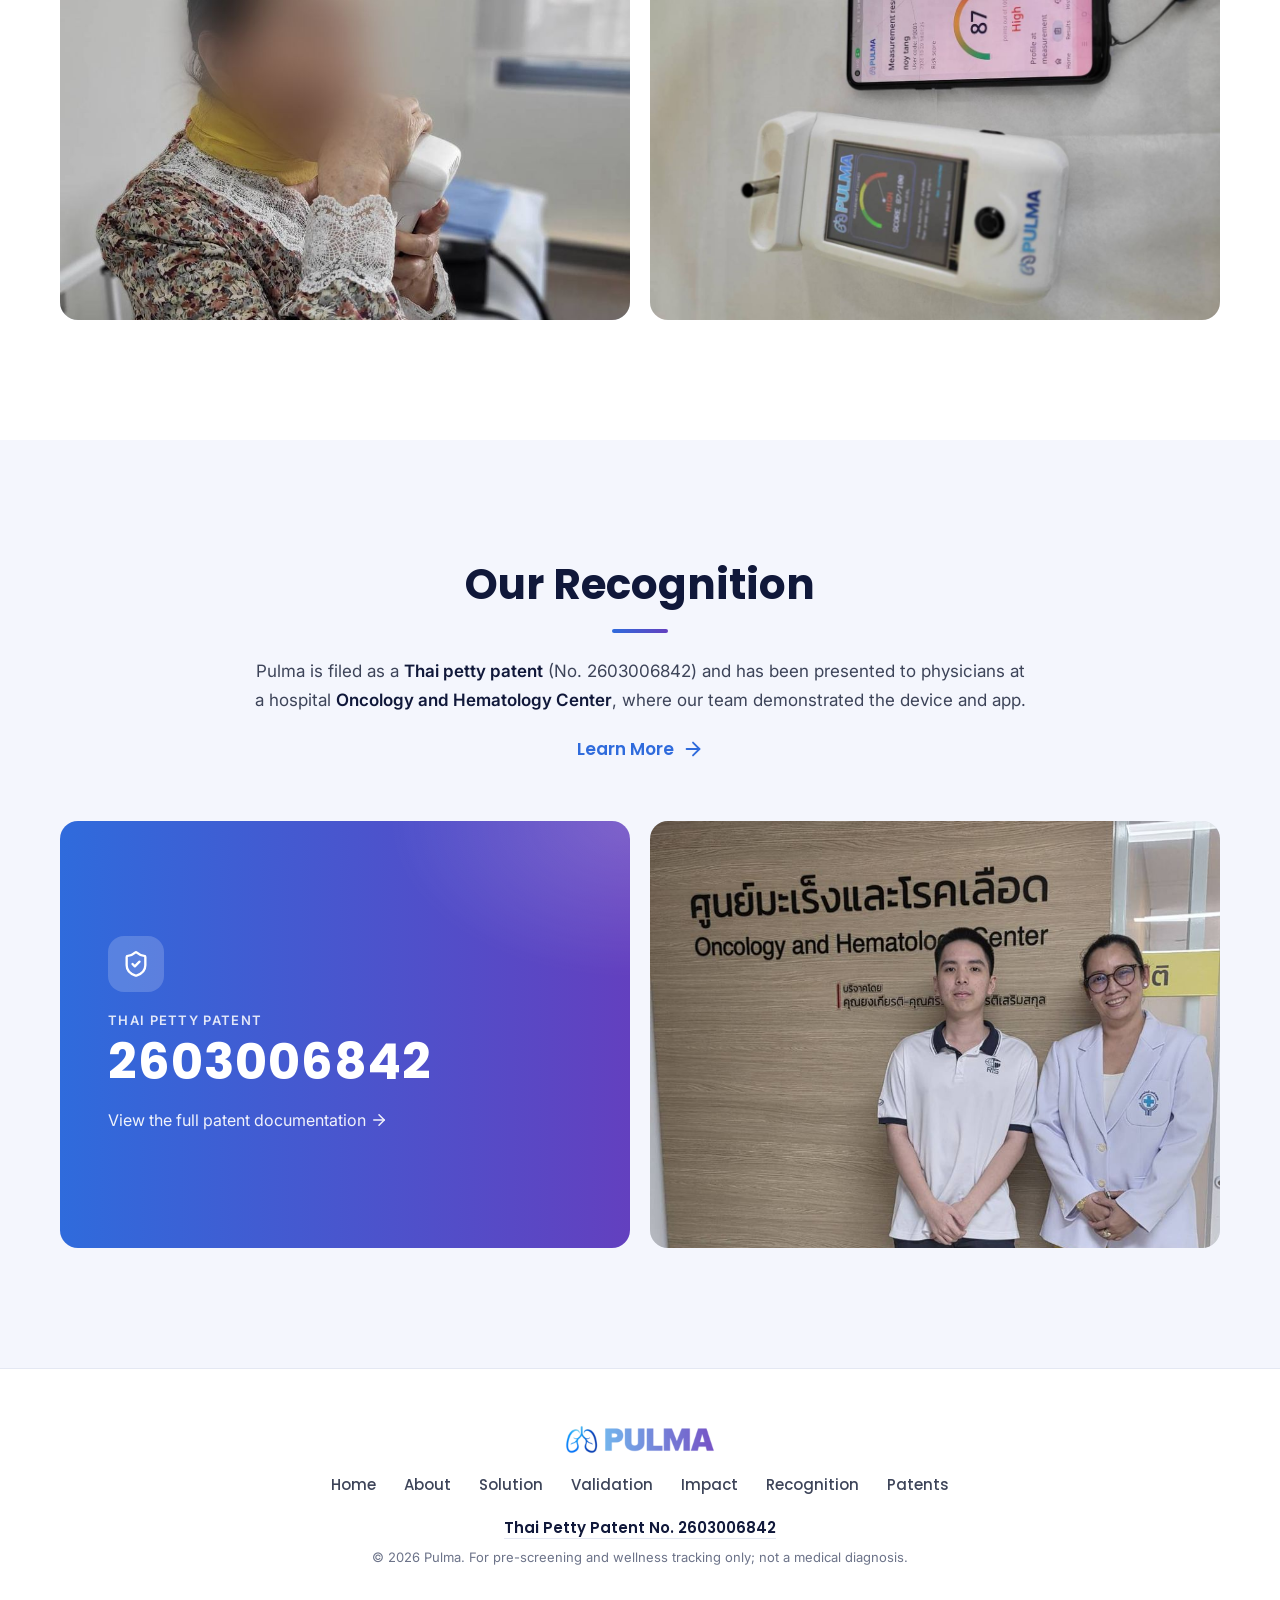
==== commit 71775801: "Add Patents page with blurred filing documents - New Patents page showing the Thai petty patent fili" ====
--- a/index.html
+++ b/index.html
@@ -38,6 +38,7 @@
       <a href="validation.html">Validation</a>
       <a href="impact.html">Impact</a>
       <a href="recognition.html">Recognition</a>
+      <a href="patents.html">Patents</a>
     </nav>
   </header>
 
@@ -56,13 +57,14 @@
             <a class="btn btn--primary" href="solution.html">Explore the Solution <svg class="icon"><use href="#i-arrow"/></svg></a>
             <a class="btn btn--ghost" href="impact.html">See Our Impact</a>
           </div>
-          <div class="patent-badge">
+          <a class="patent-badge" href="patents.html" aria-label="Thai petty patent number 2603006842: view the patent documents">
             <div class="badge-icon"><svg class="icon"><use href="#i-shield"/></svg></div>
             <div>
-              <span>Patent Number</span>
+              <span>Thai Petty Patent</span>
               <strong>2603006842</strong>
             </div>
-          </div>
+            <svg class="icon badge-arrow"><use href="#i-arrow"/></svg>
+          </a>
         </div>
 
         <div class="hero-visual">
@@ -144,18 +146,19 @@
       <div class="section-head reveal">
         <h2>Our Recognition</h2>
         <p>
-          Pulma is <strong>patented</strong> and has been presented to physicians at a hospital
-          <strong>Oncology and Hematology Center</strong>, where our team demonstrated the device and app.
+          Pulma is filed as a <strong>Thai petty patent</strong> (No. 2603006842) and has been presented to
+          physicians at a hospital <strong>Oncology and Hematology Center</strong>, where our team demonstrated the
+          device and app.
         </p>
         <a class="learn-more" href="recognition.html">Learn More <svg class="icon"><use href="#i-arrow"/></svg></a>
       </div>
       <div class="photo-pair reveal">
-        <div class="patent-card">
+        <a class="patent-card" href="patents.html">
           <div class="badge-icon"><svg class="icon"><use href="#i-shield"/></svg></div>
-          <span>Patent Number</span>
+          <span>Thai Petty Patent</span>
           <strong>2603006842</strong>
-          <p>Pulma breath-analysis device for lung cancer pre-screening.</p>
-        </div>
+          <p>View the full patent documentation <svg class="icon" style="width:18px;height:18px;vertical-align:-3px"><use href="#i-arrow"/></svg></p>
+        </a>
         <figure class="photo"><img src="images/deploy-1.jpg" alt="The Pulma team with a physician at the Oncology and Hematology Center" width="900" height="1200" loading="lazy" style="object-position: 50% 16%"></figure>
       </div>
     </section>
@@ -171,8 +174,9 @@
       <a href="validation.html">Validation</a>
       <a href="impact.html">Impact</a>
       <a href="recognition.html">Recognition</a>
+      <a href="patents.html">Patents</a>
     </nav>
-    <p>Patent Number: 2603006842</p>
+    <p class="footer-patent"><a href="patents.html">Thai Petty Patent No. 2603006842</a></p>
     <p class="fineprint">&copy; 2026 Pulma. For pre-screening and wellness tracking only; not a medical diagnosis.</p>
   </footer>
 
--- a/styles.css
+++ b/styles.css
@@ -714,6 +714,94 @@
   line-height: 1.7;
   color: var(--muted);
 }
+
+/* Patent documents ------------------------------------------------------- */
+
+.page-hero--compact .patent-badge { text-align: left; }
+
+.section--docs { padding-top: clamp(48px, 6vw, 72px); }
+
+.doc-group { max-width: var(--wrap); margin: 0 auto; }
+
+.doc-group__head {
+  display: flex;
+  align-items: center;
+  gap: 16px;
+  margin-bottom: 24px;
+}
+
+.doc-group__head > div { flex: 1; }
+
+.doc-group__head h2 { font-size: clamp(22px, 2.6vw, 28px); font-weight: 700; line-height: 1.25; }
+
+.doc-group__head p { margin: 2px 0 0; color: var(--muted); font-size: 15px; }
+
+.doc-group__head .card-icon { background: #e9eefb; }
+
+.doc-grid {
+  display: grid;
+  grid-template-columns: repeat(auto-fill, minmax(170px, 1fr));
+  gap: 18px;
+  margin: 0;
+  padding: 0;
+  list-style: none;
+}
+
+.doc-thumb {
+  position: relative;
+  display: block;
+  aspect-ratio: 1 / 1.414;
+  overflow: hidden;
+  border: 1px solid var(--line);
+  border-radius: 12px;
+  background: #fff;
+  box-shadow: 0 8px 22px rgba(16, 24, 58, 0.07);
+  transition: transform 0.2s ease, box-shadow 0.2s ease;
+}
+
+.doc-thumb:hover { transform: translateY(-4px); box-shadow: 0 16px 34px rgba(16, 24, 58, 0.14); }
+
+/* Shimmer while the page is still rendering */
+.doc-thumb:not(.is-loaded)::before {
+  content: "";
+  position: absolute;
+  inset: 0;
+  background: linear-gradient(100deg, #f3f5fb 30%, #e8ecf7 50%, #f3f5fb 70%);
+  background-size: 300% 100%;
+  animation: shimmer 1.4s linear infinite;
+}
+
+@keyframes shimmer { to { background-position: -150% 0; } }
+
+.doc-thumb canvas { display: block; width: 100%; height: 100%; object-fit: contain; }
+
+.doc-thumb__page {
+  position: absolute;
+  right: 8px;
+  bottom: 8px;
+  min-width: 26px;
+  padding: 3px 8px;
+  border-radius: 999px;
+  background: var(--grad);
+  font: 600 12px/1.3 "Poppins", sans-serif;
+  text-align: center;
+  color: #fff;
+}
+
+.doc-error { grid-column: 1 / -1; color: var(--muted); }
+
+/* Patent number badges, cards and footer line link to the Patents page */
+a.patent-badge,
+a.patent-card { text-decoration: none; transition: transform 0.2s ease, box-shadow 0.2s ease; }
+
+a.patent-badge:hover,
+a.patent-card:hover { transform: translateY(-2px); box-shadow: 0 14px 30px rgba(16, 24, 58, 0.12); }
+
+.patent-badge .badge-arrow { margin-left: 4px; color: var(--blue); }
+
+.site-footer .footer-patent a { color: inherit; text-decoration: none; border-bottom: 1px solid var(--line); }
+
+.site-footer .footer-patent a:hover { color: var(--blue); border-color: currentColor; }
 
 /* Deployment gallery ----------------------------------------------------- */
 
@@ -1179,6 +1267,9 @@
   .j-caps .j-cap strong { margin: 2px 0 2px; }
   .photo-hero-strip { grid-template-columns: repeat(2, 1fr); }
   .photo { border-radius: 14px; }
+  .doc-grid { grid-template-columns: repeat(2, 1fr); gap: 12px; }
+  .doc-group__head { flex-wrap: wrap; }
+  .doc-group__head .btn { width: 100%; justify-content: center; }
 }
 
 @media (max-width: 560px) {
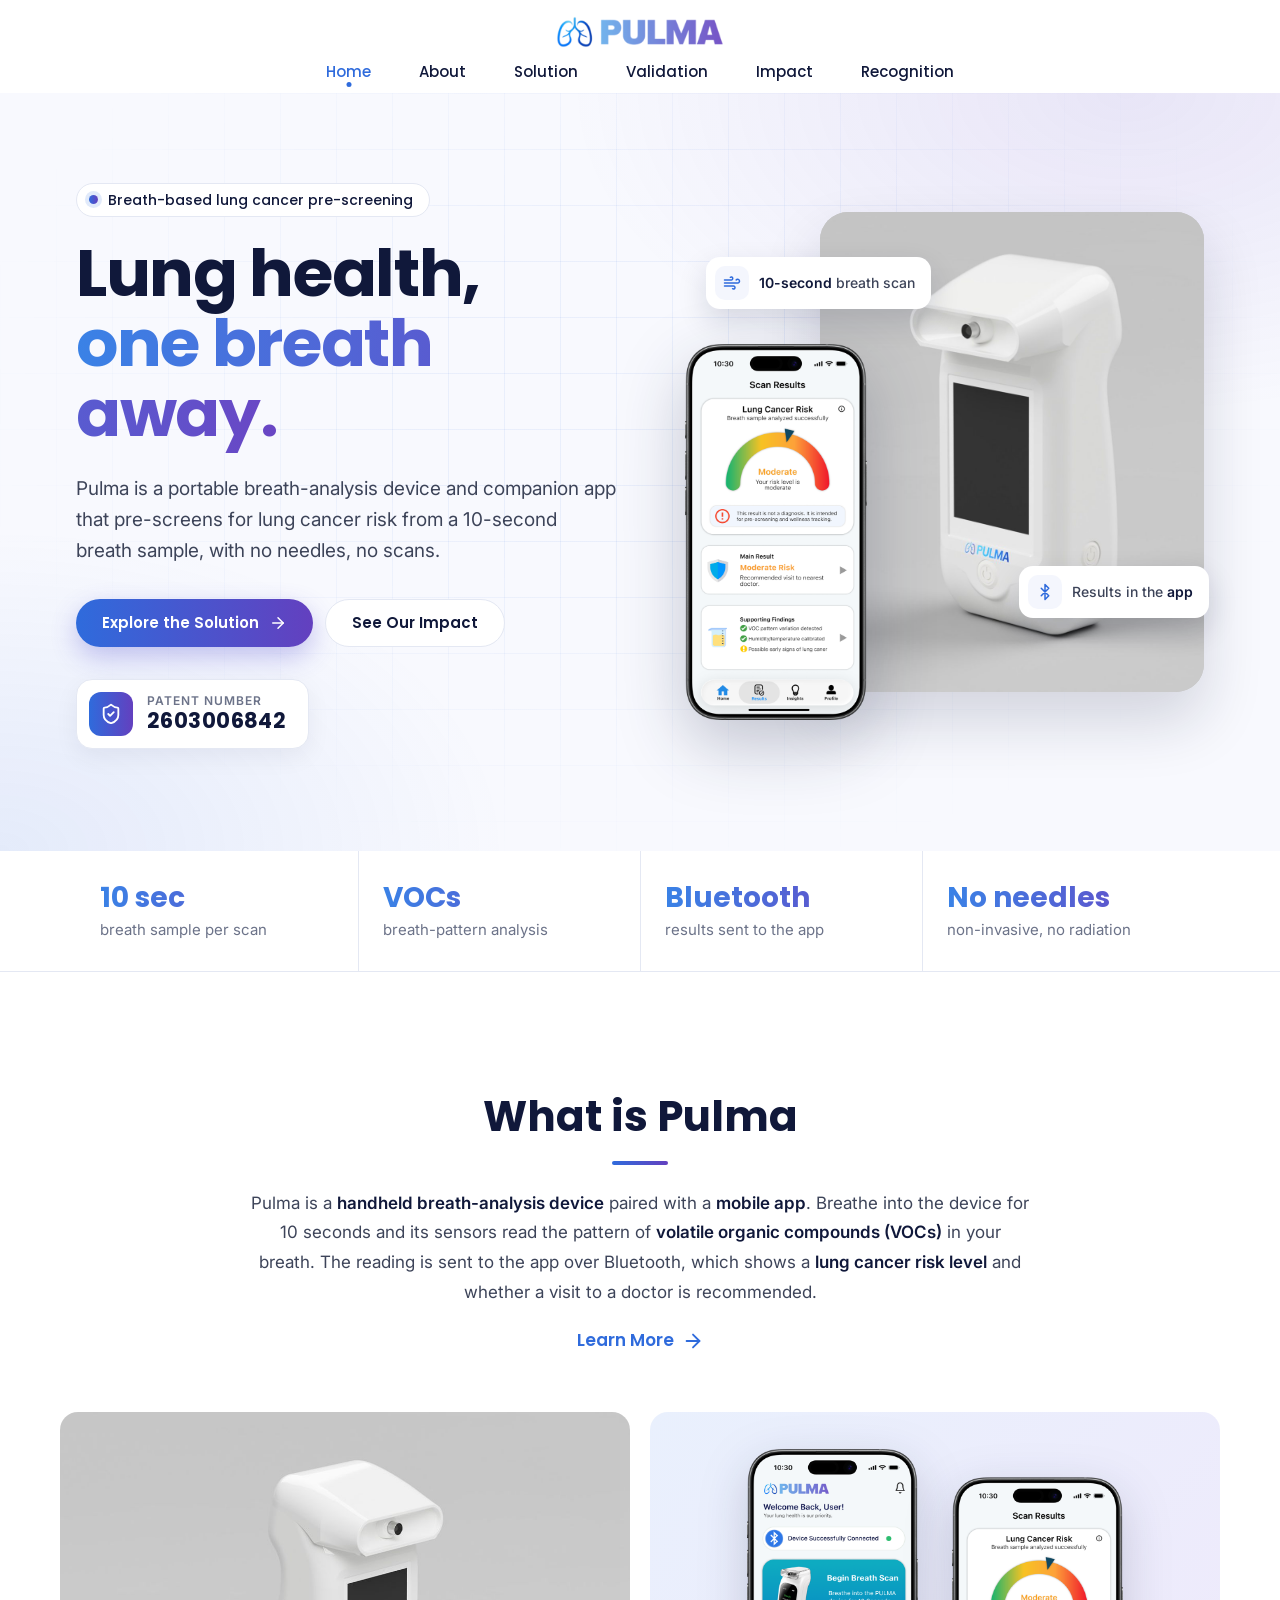
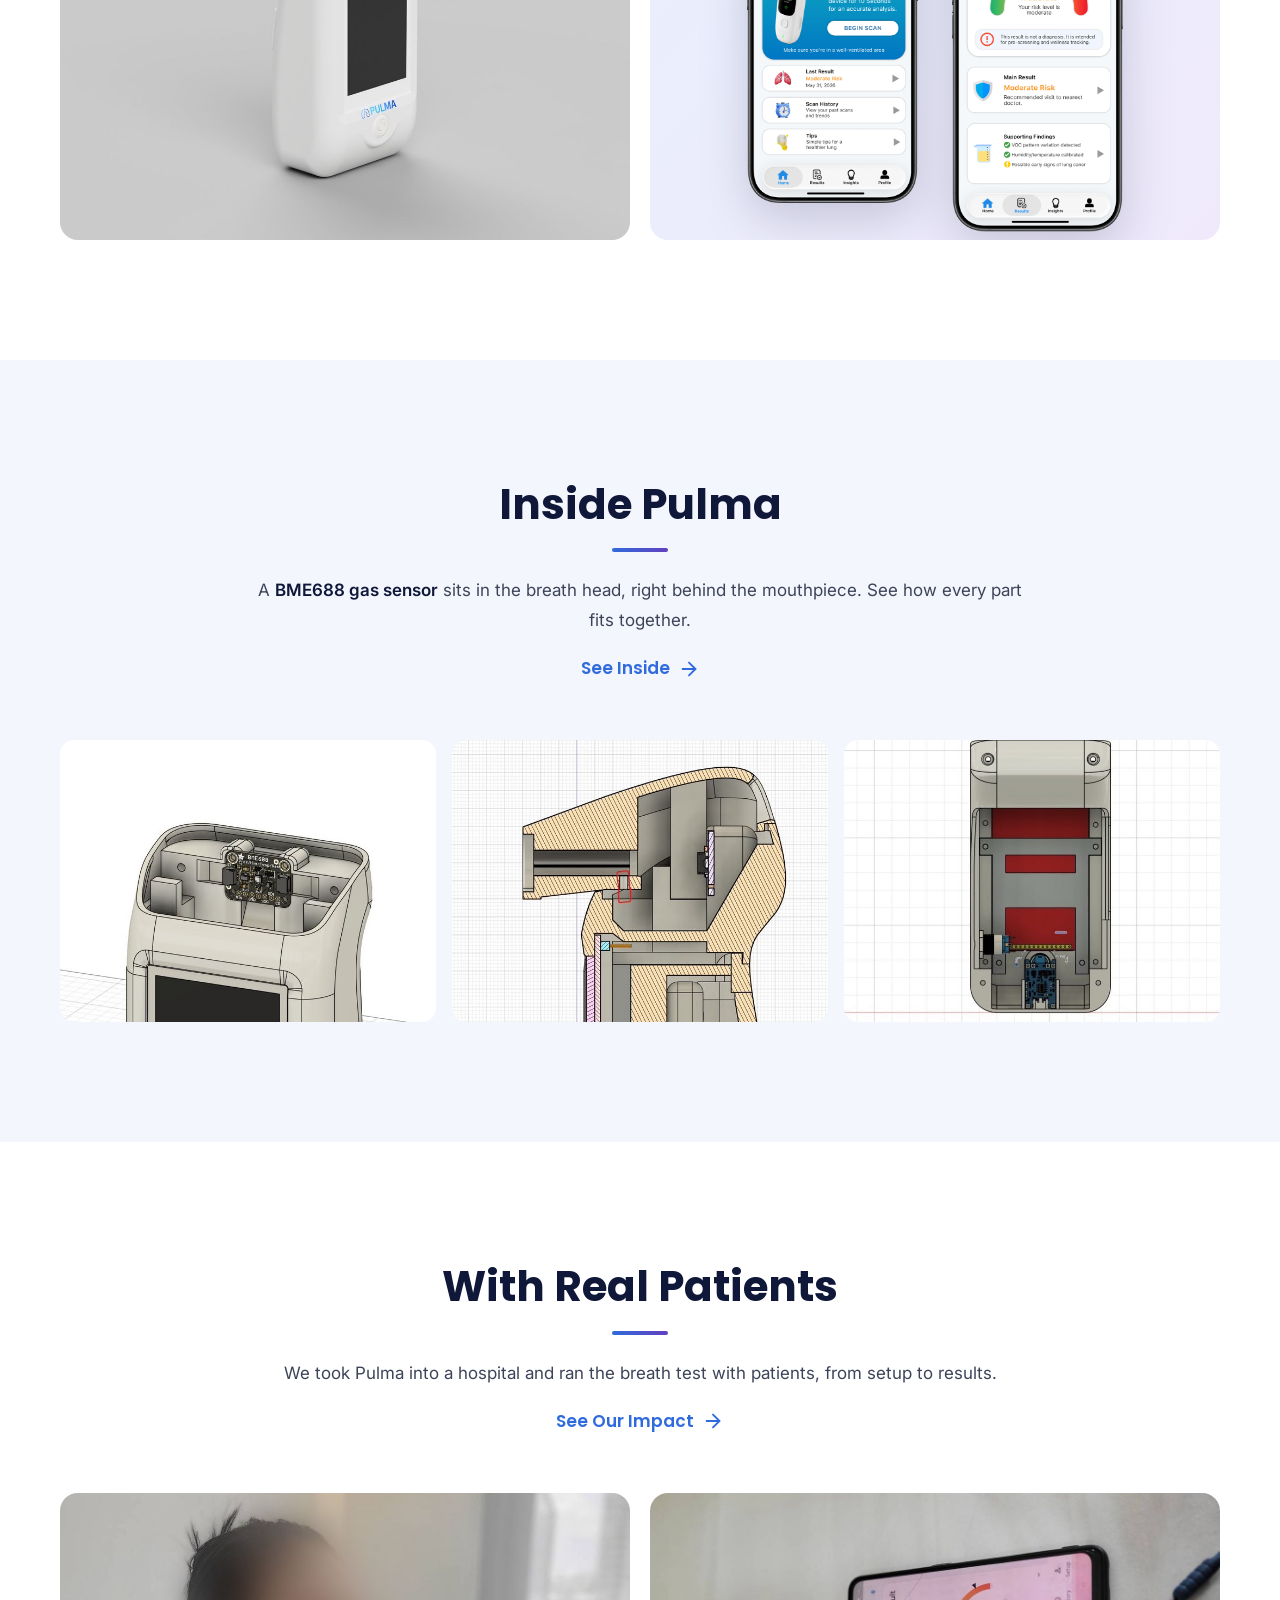
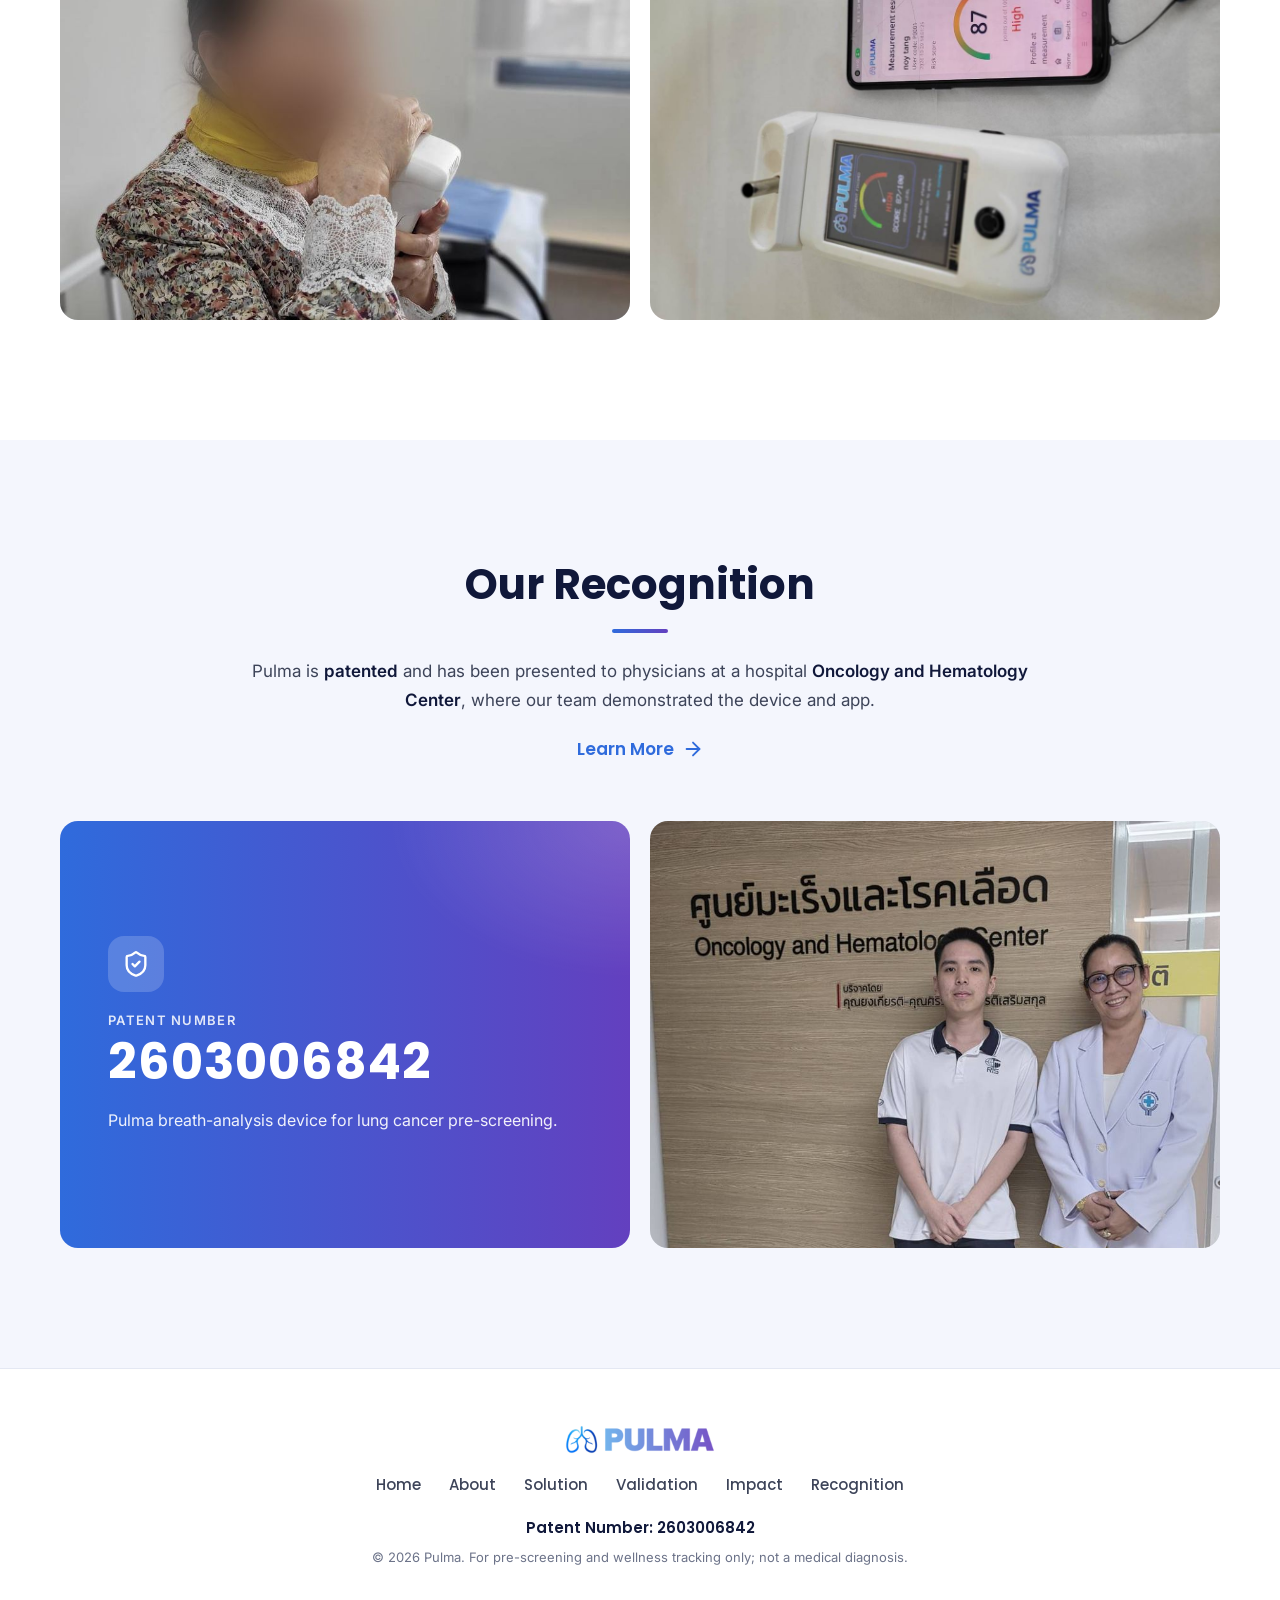
==== commit b46a1156: "Remove em dashes and rename the build section Co-Authored-By: Claude Sonnet 5.5 <noreply@anthropic.c" ====
--- a/index.html
+++ b/index.html
@@ -3,9 +3,9 @@
 <head>
   <meta charset="utf-8">
   <meta name="viewport" content="width=device-width, initial-scale=1">
-  <title>Pulma – Lung Health, One Breath Away</title>
+  <title>Pulma - Lung Health, One Breath Away</title>
   <meta name="description" content="Pulma is a portable breath-analysis device and companion app that pre-screens for lung cancer risk from a 10-second breath sample. Patent Number 2603006842.">
-  <meta property="og:title" content="Pulma – Lung Health, One Breath Away">
+  <meta property="og:title" content="Pulma - Lung Health, One Breath Away">
   <meta property="og:description" content="A portable breath-analysis device and app for lung cancer pre-screening.">
   <meta property="og:image" content="images/hero.jpg">
   <link rel="icon" href="/favicon.ico" sizes="48x48">
@@ -38,7 +38,6 @@
       <a href="validation.html">Validation</a>
       <a href="impact.html">Impact</a>
       <a href="recognition.html">Recognition</a>
-      <a href="patents.html">Patents</a>
     </nav>
   </header>
 
@@ -50,21 +49,20 @@
           <p class="kicker">Breath-based lung cancer pre-screening</p>
           <h1>Lung health,<br> <span class="grad-text">one breath away.</span></h1>
           <p class="lede">
-            Pulma is a portable breath-analysis device and companion app that pre&#8209;screens for lung cancer
-            risk from a 10&#8209;second breath sample &mdash; no needles, no scans.
+            Pulma is a portable breath-analysis device and companion app that pre-screens for lung cancer
+            risk from a 10-second breath sample, with no needles, no scans.
           </p>
           <div class="hero-actions">
             <a class="btn btn--primary" href="solution.html">Explore the Solution <svg class="icon"><use href="#i-arrow"/></svg></a>
             <a class="btn btn--ghost" href="impact.html">See Our Impact</a>
           </div>
-          <a class="patent-badge" href="patents.html" aria-label="Thai petty patent number 2603006842: view the patent documents">
+          <div class="patent-badge">
             <div class="badge-icon"><svg class="icon"><use href="#i-shield"/></svg></div>
             <div>
-              <span>Thai Petty Patent</span>
+              <span>Patent Number</span>
               <strong>2603006842</strong>
             </div>
-            <svg class="icon badge-arrow"><use href="#i-arrow"/></svg>
-          </a>
+          </div>
         </div>
 
         <div class="hero-visual">
@@ -146,19 +144,18 @@
       <div class="section-head reveal">
         <h2>Our Recognition</h2>
         <p>
-          Pulma is filed as a <strong>Thai petty patent</strong> (No. 2603006842) and has been presented to
-          physicians at a hospital <strong>Oncology and Hematology Center</strong>, where our team demonstrated the
-          device and app.
+          Pulma is <strong>patented</strong> and has been presented to physicians at a hospital
+          <strong>Oncology and Hematology Center</strong>, where our team demonstrated the device and app.
         </p>
         <a class="learn-more" href="recognition.html">Learn More <svg class="icon"><use href="#i-arrow"/></svg></a>
       </div>
       <div class="photo-pair reveal">
-        <a class="patent-card" href="patents.html">
+        <div class="patent-card">
           <div class="badge-icon"><svg class="icon"><use href="#i-shield"/></svg></div>
-          <span>Thai Petty Patent</span>
+          <span>Patent Number</span>
           <strong>2603006842</strong>
-          <p>View the full patent documentation <svg class="icon" style="width:18px;height:18px;vertical-align:-3px"><use href="#i-arrow"/></svg></p>
-        </a>
+          <p>Pulma breath-analysis device for lung cancer pre-screening.</p>
+        </div>
         <figure class="photo"><img src="images/deploy-1.jpg" alt="The Pulma team with a physician at the Oncology and Hematology Center" width="900" height="1200" loading="lazy" style="object-position: 50% 16%"></figure>
       </div>
     </section>
@@ -174,9 +171,8 @@
       <a href="validation.html">Validation</a>
       <a href="impact.html">Impact</a>
       <a href="recognition.html">Recognition</a>
-      <a href="patents.html">Patents</a>
     </nav>
-    <p class="footer-patent"><a href="patents.html">Thai Petty Patent No. 2603006842</a></p>
+    <p>Patent Number: 2603006842</p>
     <p class="fineprint">&copy; 2026 Pulma. For pre-screening and wellness tracking only; not a medical diagnosis.</p>
   </footer>
 
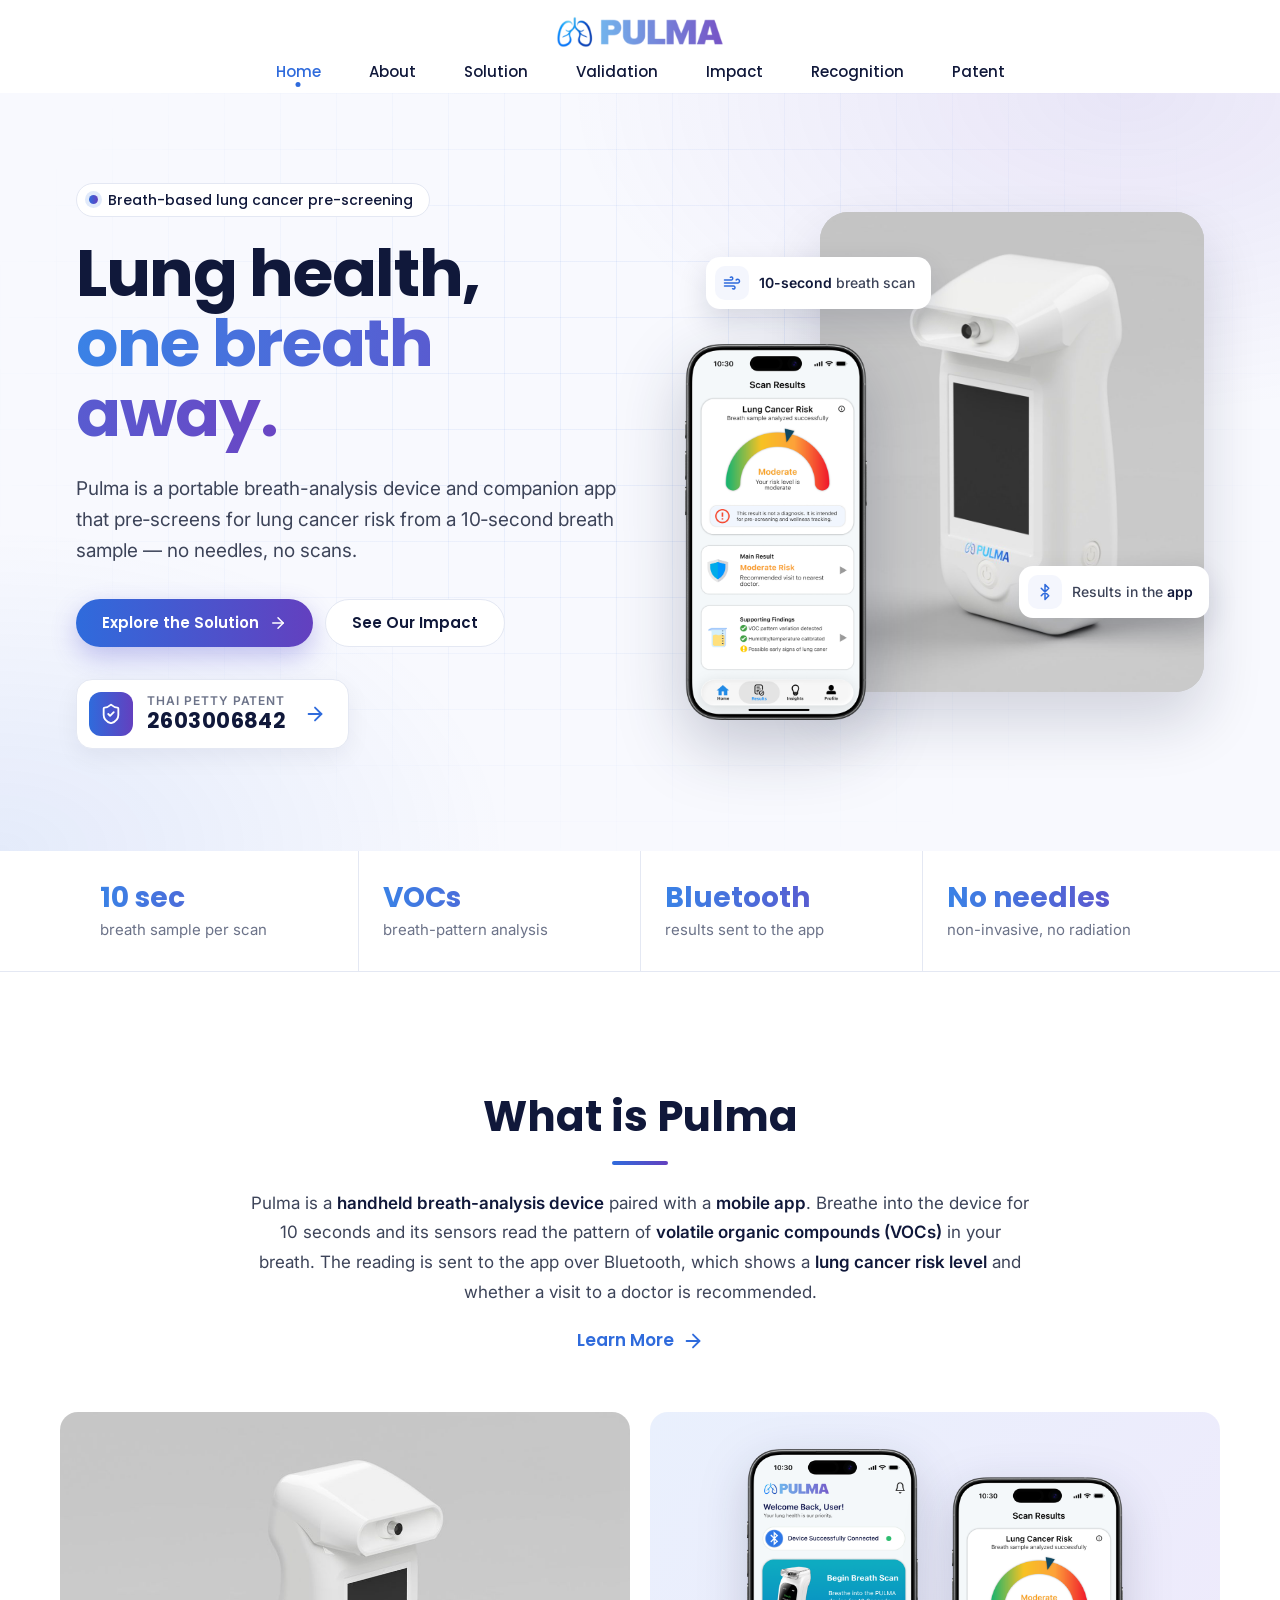
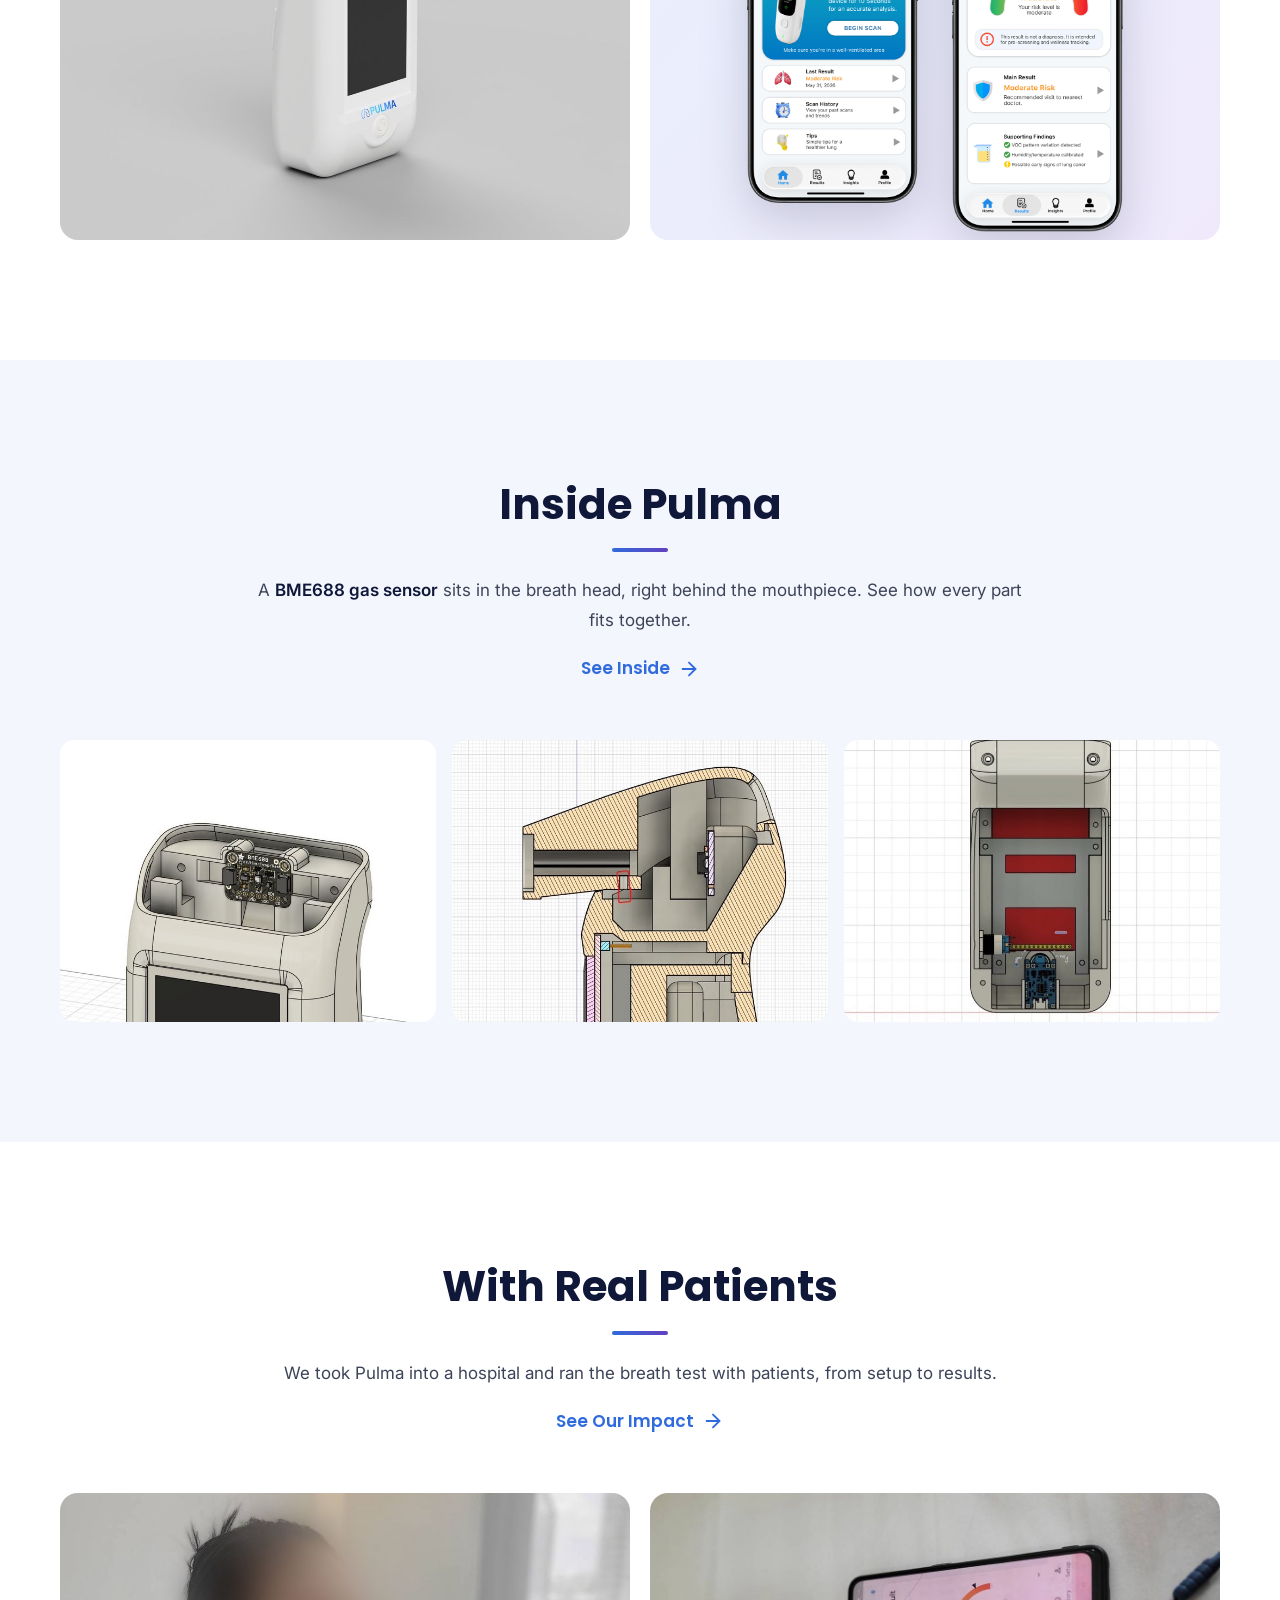
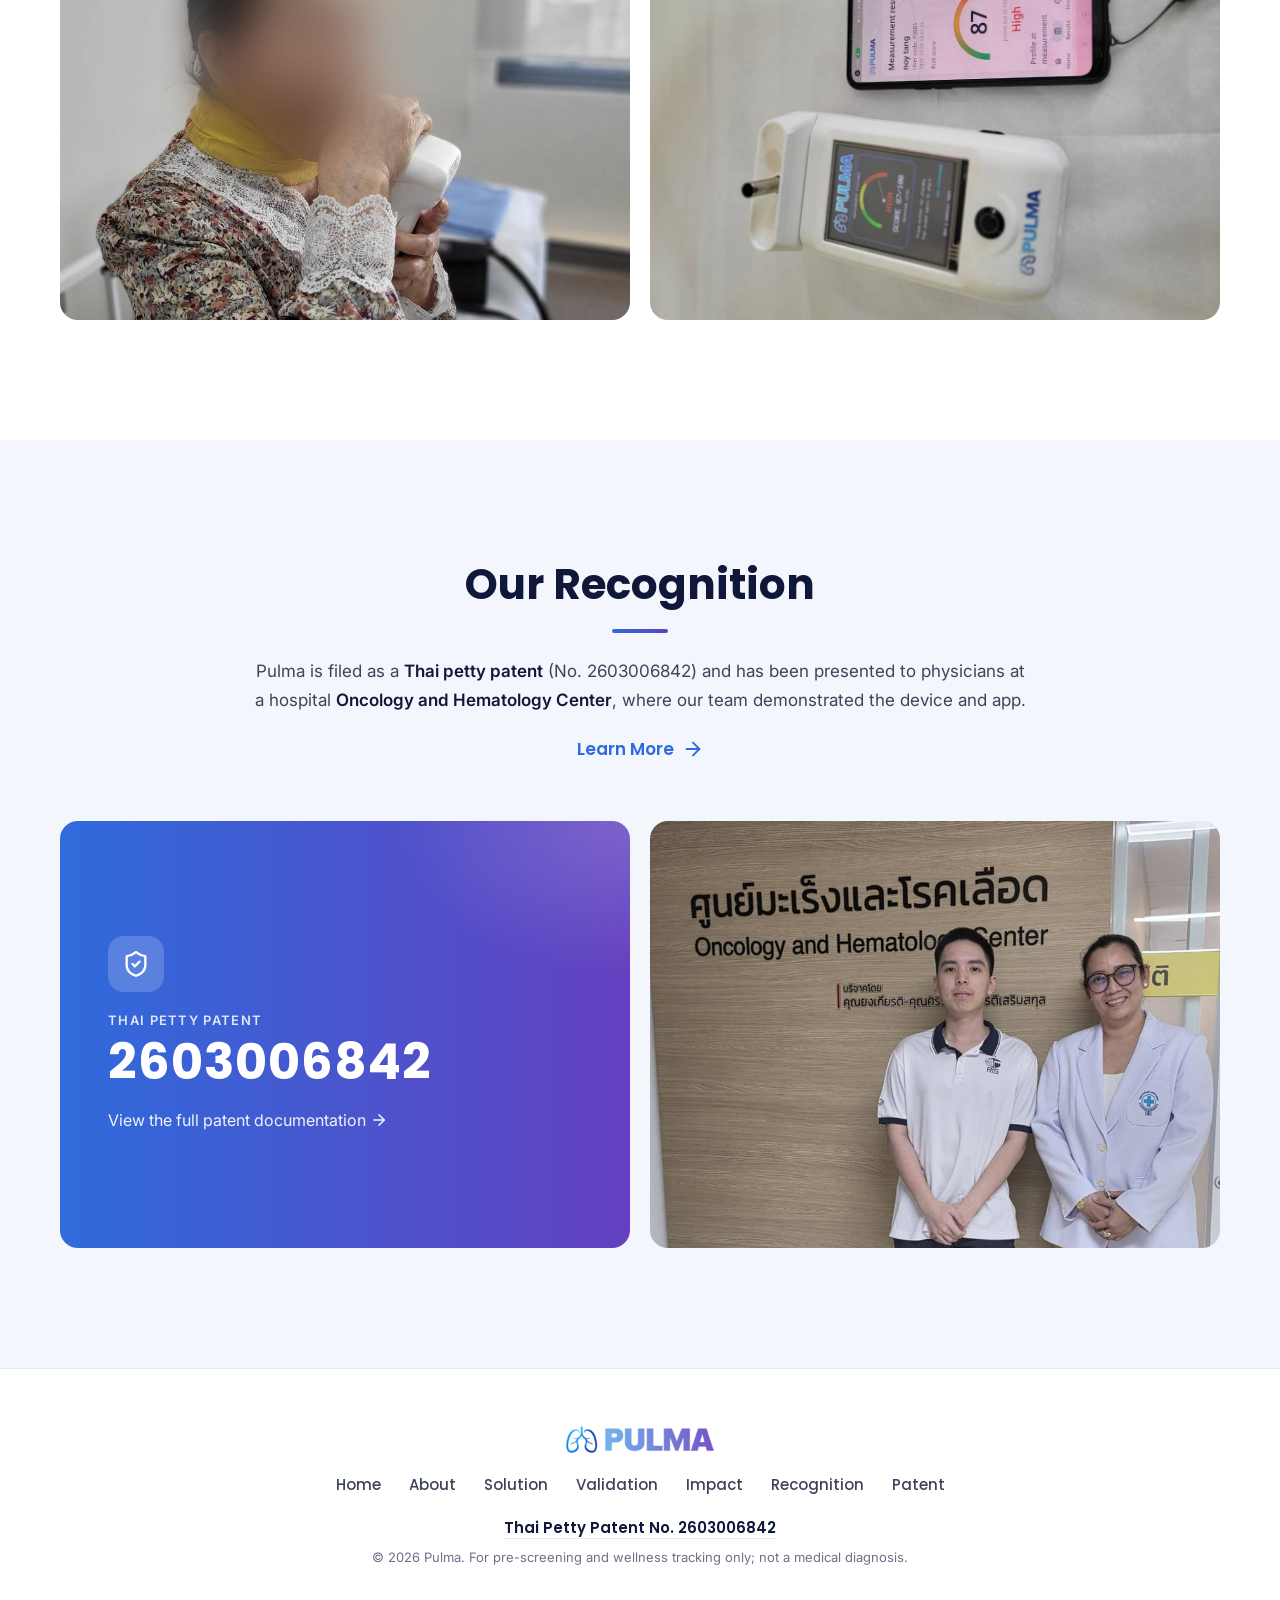
==== commit 8efdf798: "Rename Patents nav label to Patent Co-Authored-By: Claude Sonnet 5.5 <noreply@anthropic.com>" ====
--- a/index.html
+++ b/index.html
@@ -3,9 +3,9 @@
 <head>
   <meta charset="utf-8">
   <meta name="viewport" content="width=device-width, initial-scale=1">
-  <title>Pulma - Lung Health, One Breath Away</title>
+  <title>Pulma – Lung Health, One Breath Away</title>
   <meta name="description" content="Pulma is a portable breath-analysis device and companion app that pre-screens for lung cancer risk from a 10-second breath sample. Patent Number 2603006842.">
-  <meta property="og:title" content="Pulma - Lung Health, One Breath Away">
+  <meta property="og:title" content="Pulma – Lung Health, One Breath Away">
   <meta property="og:description" content="A portable breath-analysis device and app for lung cancer pre-screening.">
   <meta property="og:image" content="images/hero.jpg">
   <link rel="icon" href="/favicon.ico" sizes="48x48">
@@ -38,6 +38,7 @@
       <a href="validation.html">Validation</a>
       <a href="impact.html">Impact</a>
       <a href="recognition.html">Recognition</a>
+      <a href="patents.html">Patent</a>
     </nav>
   </header>
 
@@ -49,20 +50,21 @@
           <p class="kicker">Breath-based lung cancer pre-screening</p>
           <h1>Lung health,<br> <span class="grad-text">one breath away.</span></h1>
           <p class="lede">
-            Pulma is a portable breath-analysis device and companion app that pre-screens for lung cancer
-            risk from a 10-second breath sample, with no needles, no scans.
+            Pulma is a portable breath-analysis device and companion app that pre&#8209;screens for lung cancer
+            risk from a 10&#8209;second breath sample &mdash; no needles, no scans.
           </p>
           <div class="hero-actions">
             <a class="btn btn--primary" href="solution.html">Explore the Solution <svg class="icon"><use href="#i-arrow"/></svg></a>
             <a class="btn btn--ghost" href="impact.html">See Our Impact</a>
           </div>
-          <div class="patent-badge">
+          <a class="patent-badge" href="patents.html" aria-label="Thai petty patent number 2603006842: view the patent documents">
             <div class="badge-icon"><svg class="icon"><use href="#i-shield"/></svg></div>
             <div>
-              <span>Patent Number</span>
+              <span>Thai Petty Patent</span>
               <strong>2603006842</strong>
             </div>
-          </div>
+            <svg class="icon badge-arrow"><use href="#i-arrow"/></svg>
+          </a>
         </div>
 
         <div class="hero-visual">
@@ -144,18 +146,19 @@
       <div class="section-head reveal">
         <h2>Our Recognition</h2>
         <p>
-          Pulma is <strong>patented</strong> and has been presented to physicians at a hospital
-          <strong>Oncology and Hematology Center</strong>, where our team demonstrated the device and app.
+          Pulma is filed as a <strong>Thai petty patent</strong> (No. 2603006842) and has been presented to
+          physicians at a hospital <strong>Oncology and Hematology Center</strong>, where our team demonstrated the
+          device and app.
         </p>
         <a class="learn-more" href="recognition.html">Learn More <svg class="icon"><use href="#i-arrow"/></svg></a>
       </div>
       <div class="photo-pair reveal">
-        <div class="patent-card">
+        <a class="patent-card" href="patents.html">
           <div class="badge-icon"><svg class="icon"><use href="#i-shield"/></svg></div>
-          <span>Patent Number</span>
+          <span>Thai Petty Patent</span>
           <strong>2603006842</strong>
-          <p>Pulma breath-analysis device for lung cancer pre-screening.</p>
-        </div>
+          <p>View the full patent documentation <svg class="icon" style="width:18px;height:18px;vertical-align:-3px"><use href="#i-arrow"/></svg></p>
+        </a>
         <figure class="photo"><img src="images/deploy-1.jpg" alt="The Pulma team with a physician at the Oncology and Hematology Center" width="900" height="1200" loading="lazy" style="object-position: 50% 16%"></figure>
       </div>
     </section>
@@ -171,8 +174,9 @@
       <a href="validation.html">Validation</a>
       <a href="impact.html">Impact</a>
       <a href="recognition.html">Recognition</a>
+      <a href="patents.html">Patent</a>
     </nav>
-    <p>Patent Number: 2603006842</p>
+    <p class="footer-patent"><a href="patents.html">Thai Petty Patent No. 2603006842</a></p>
     <p class="fineprint">&copy; 2026 Pulma. For pre-screening and wellness tracking only; not a medical diagnosis.</p>
   </footer>
 
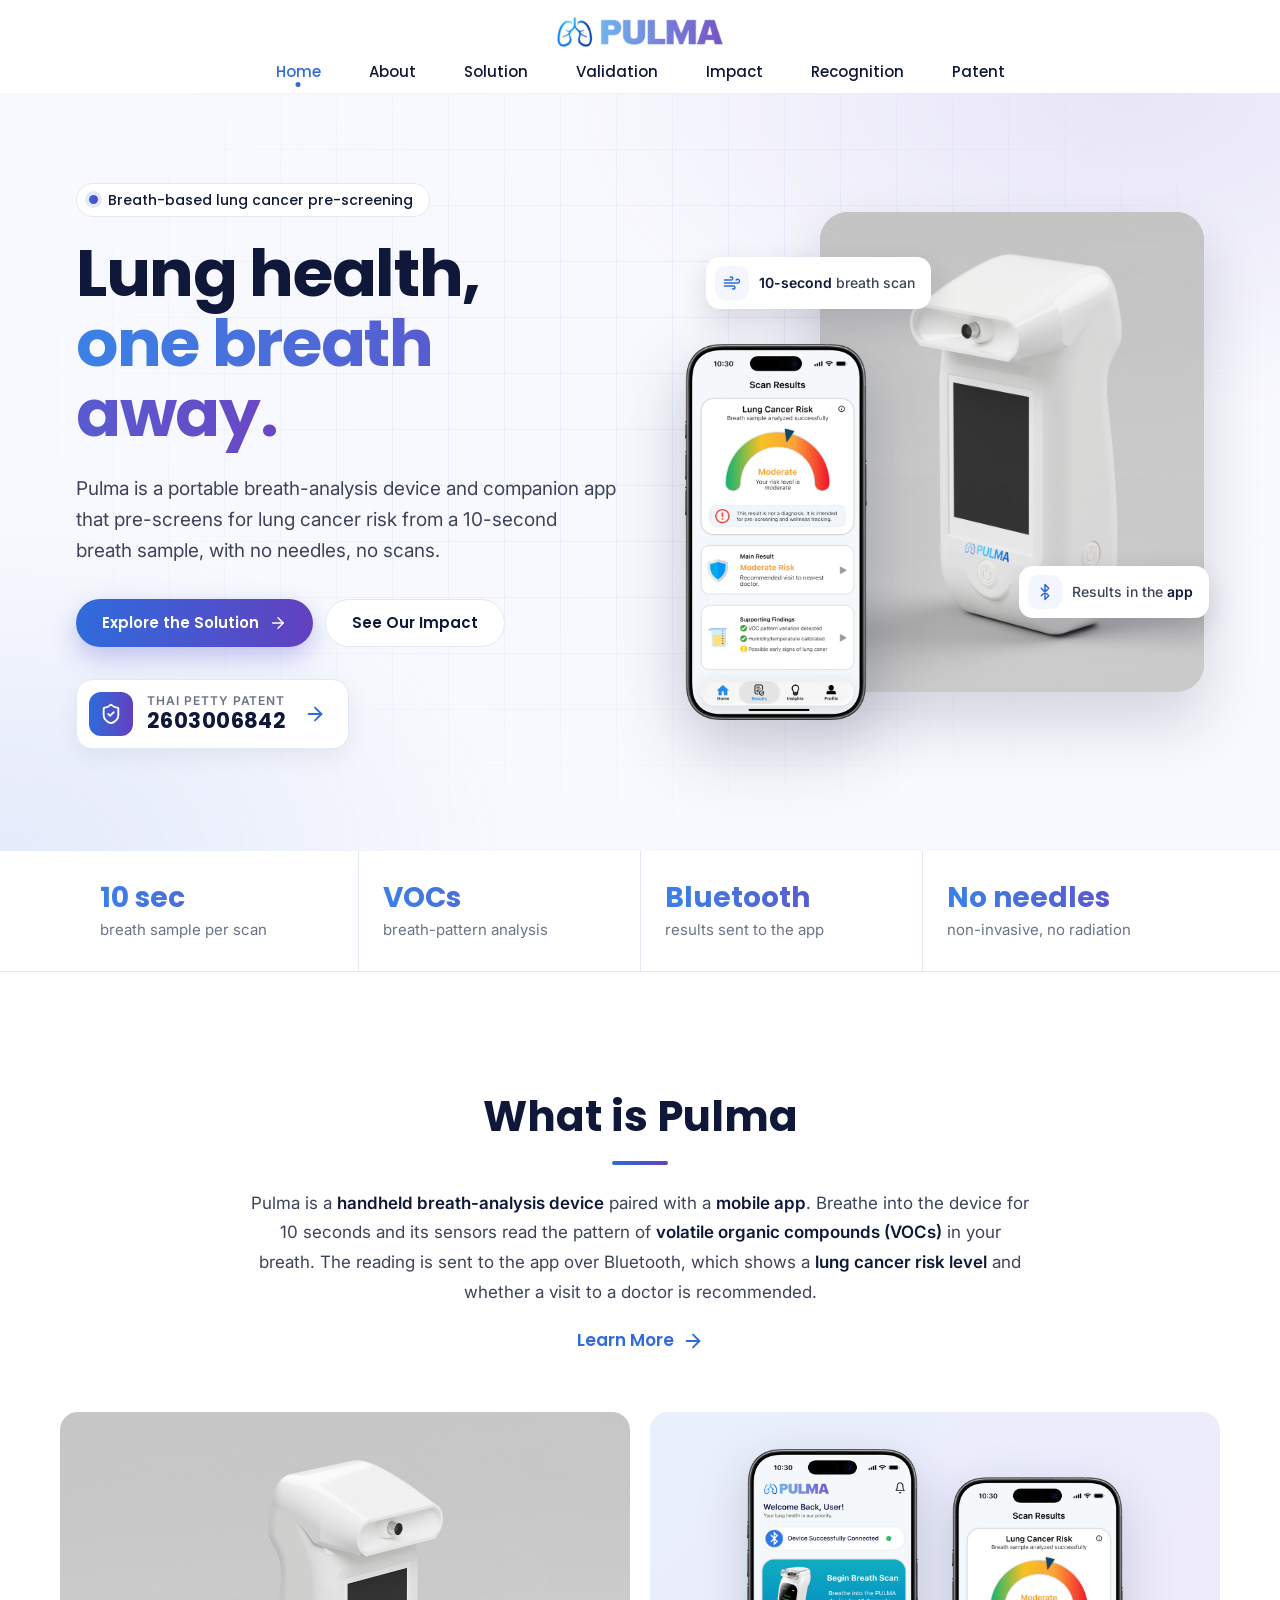
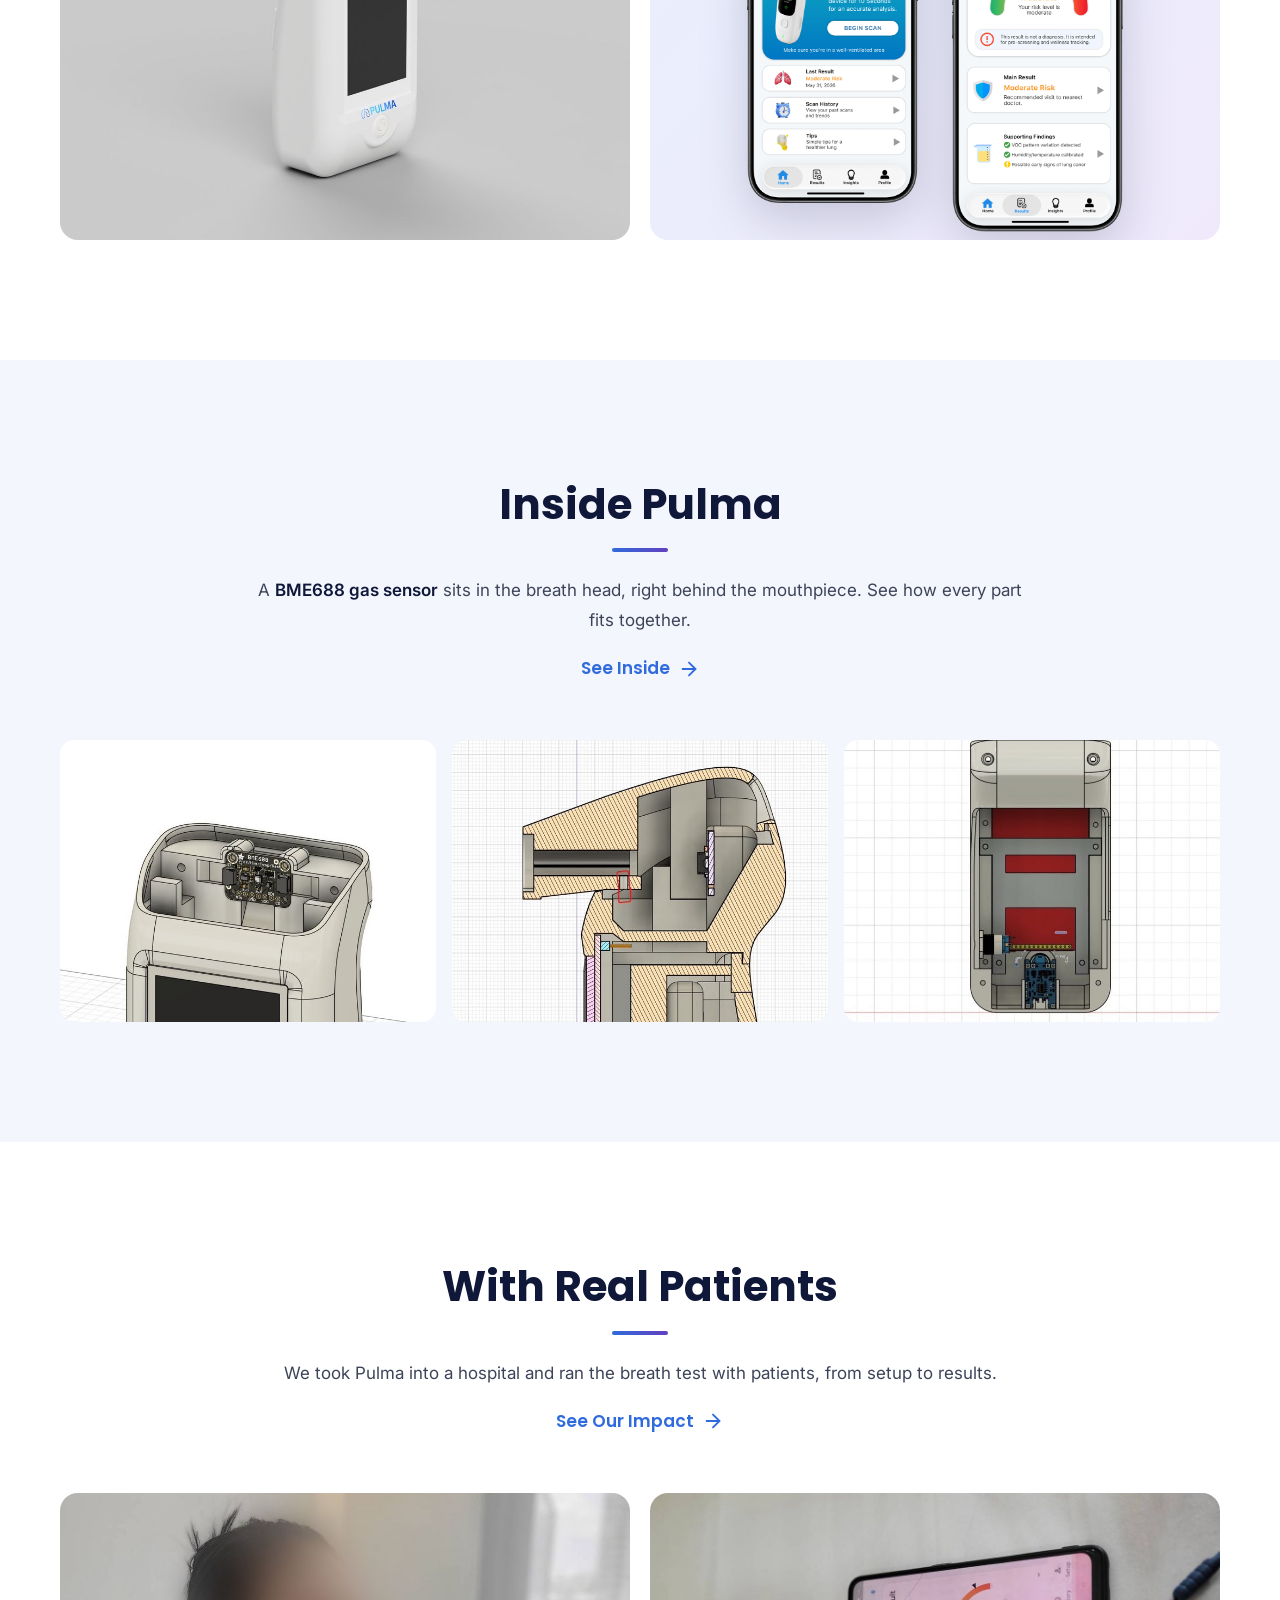
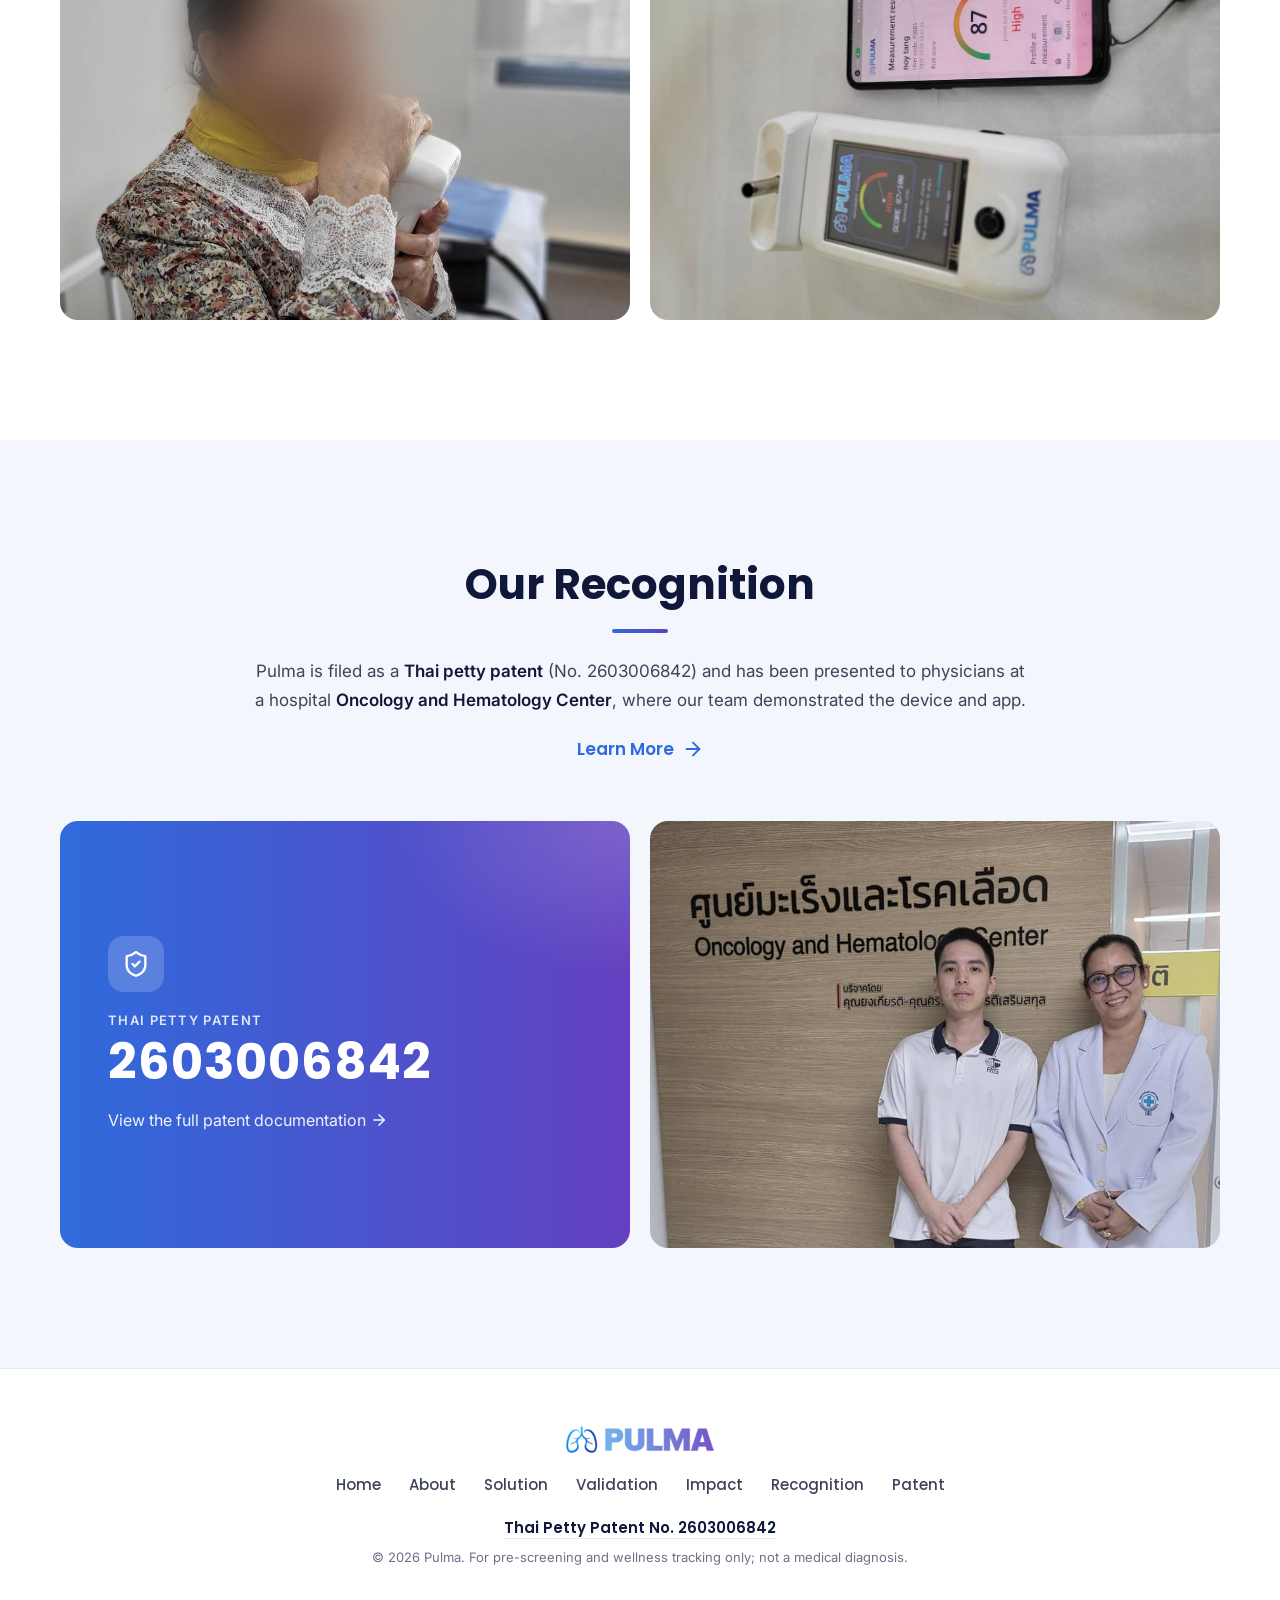
==== commit 24374681: "Merge branch 'main' of https://github.com/canoecode/pulma-website" ====
--- a/index.html
+++ b/index.html
@@ -3,9 +3,9 @@
 <head>
   <meta charset="utf-8">
   <meta name="viewport" content="width=device-width, initial-scale=1">
-  <title>Pulma – Lung Health, One Breath Away</title>
+  <title>Pulma - Lung Health, One Breath Away</title>
   <meta name="description" content="Pulma is a portable breath-analysis device and companion app that pre-screens for lung cancer risk from a 10-second breath sample. Patent Number 2603006842.">
-  <meta property="og:title" content="Pulma – Lung Health, One Breath Away">
+  <meta property="og:title" content="Pulma - Lung Health, One Breath Away">
   <meta property="og:description" content="A portable breath-analysis device and app for lung cancer pre-screening.">
   <meta property="og:image" content="images/hero.jpg">
   <link rel="icon" href="/favicon.ico" sizes="48x48">
@@ -50,8 +50,8 @@
           <p class="kicker">Breath-based lung cancer pre-screening</p>
           <h1>Lung health,<br> <span class="grad-text">one breath away.</span></h1>
           <p class="lede">
-            Pulma is a portable breath-analysis device and companion app that pre&#8209;screens for lung cancer
-            risk from a 10&#8209;second breath sample &mdash; no needles, no scans.
+            Pulma is a portable breath-analysis device and companion app that pre-screens for lung cancer
+            risk from a 10-second breath sample, with no needles, no scans.
           </p>
           <div class="hero-actions">
             <a class="btn btn--primary" href="solution.html">Explore the Solution <svg class="icon"><use href="#i-arrow"/></svg></a>
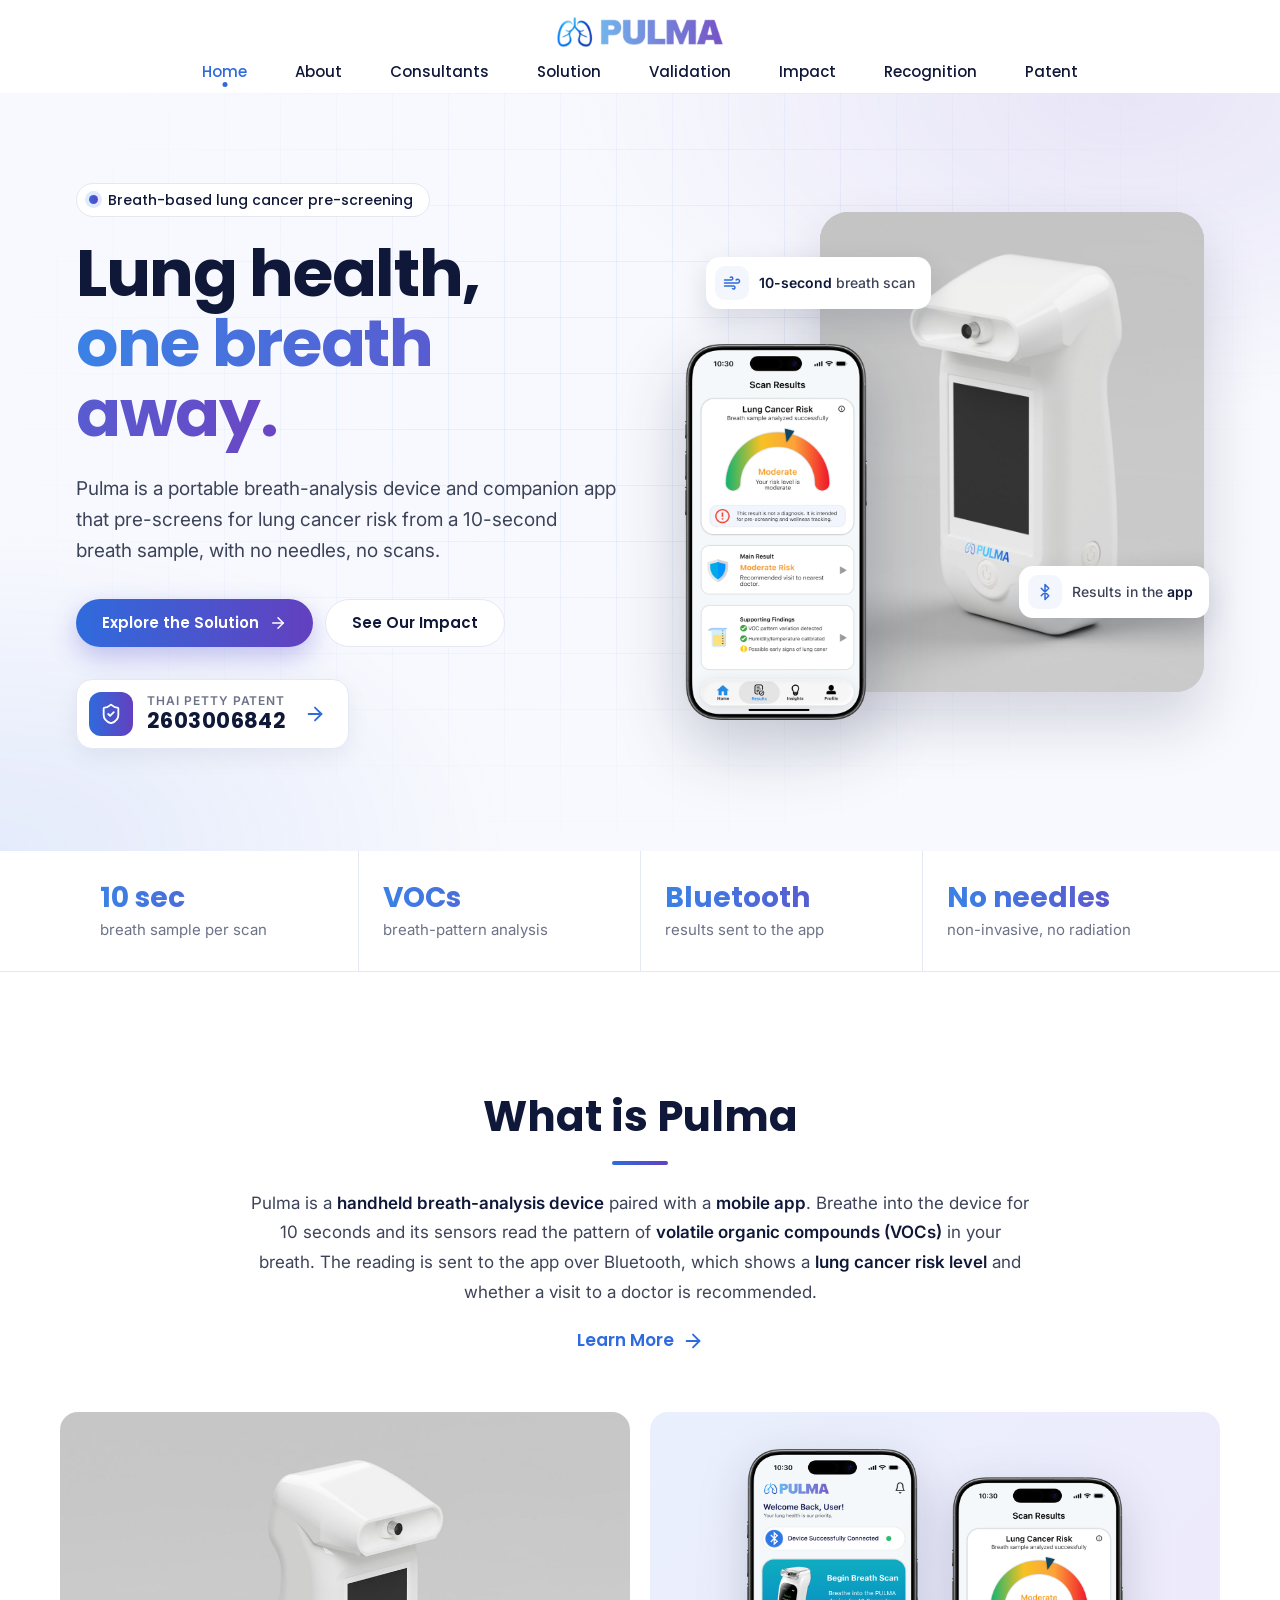
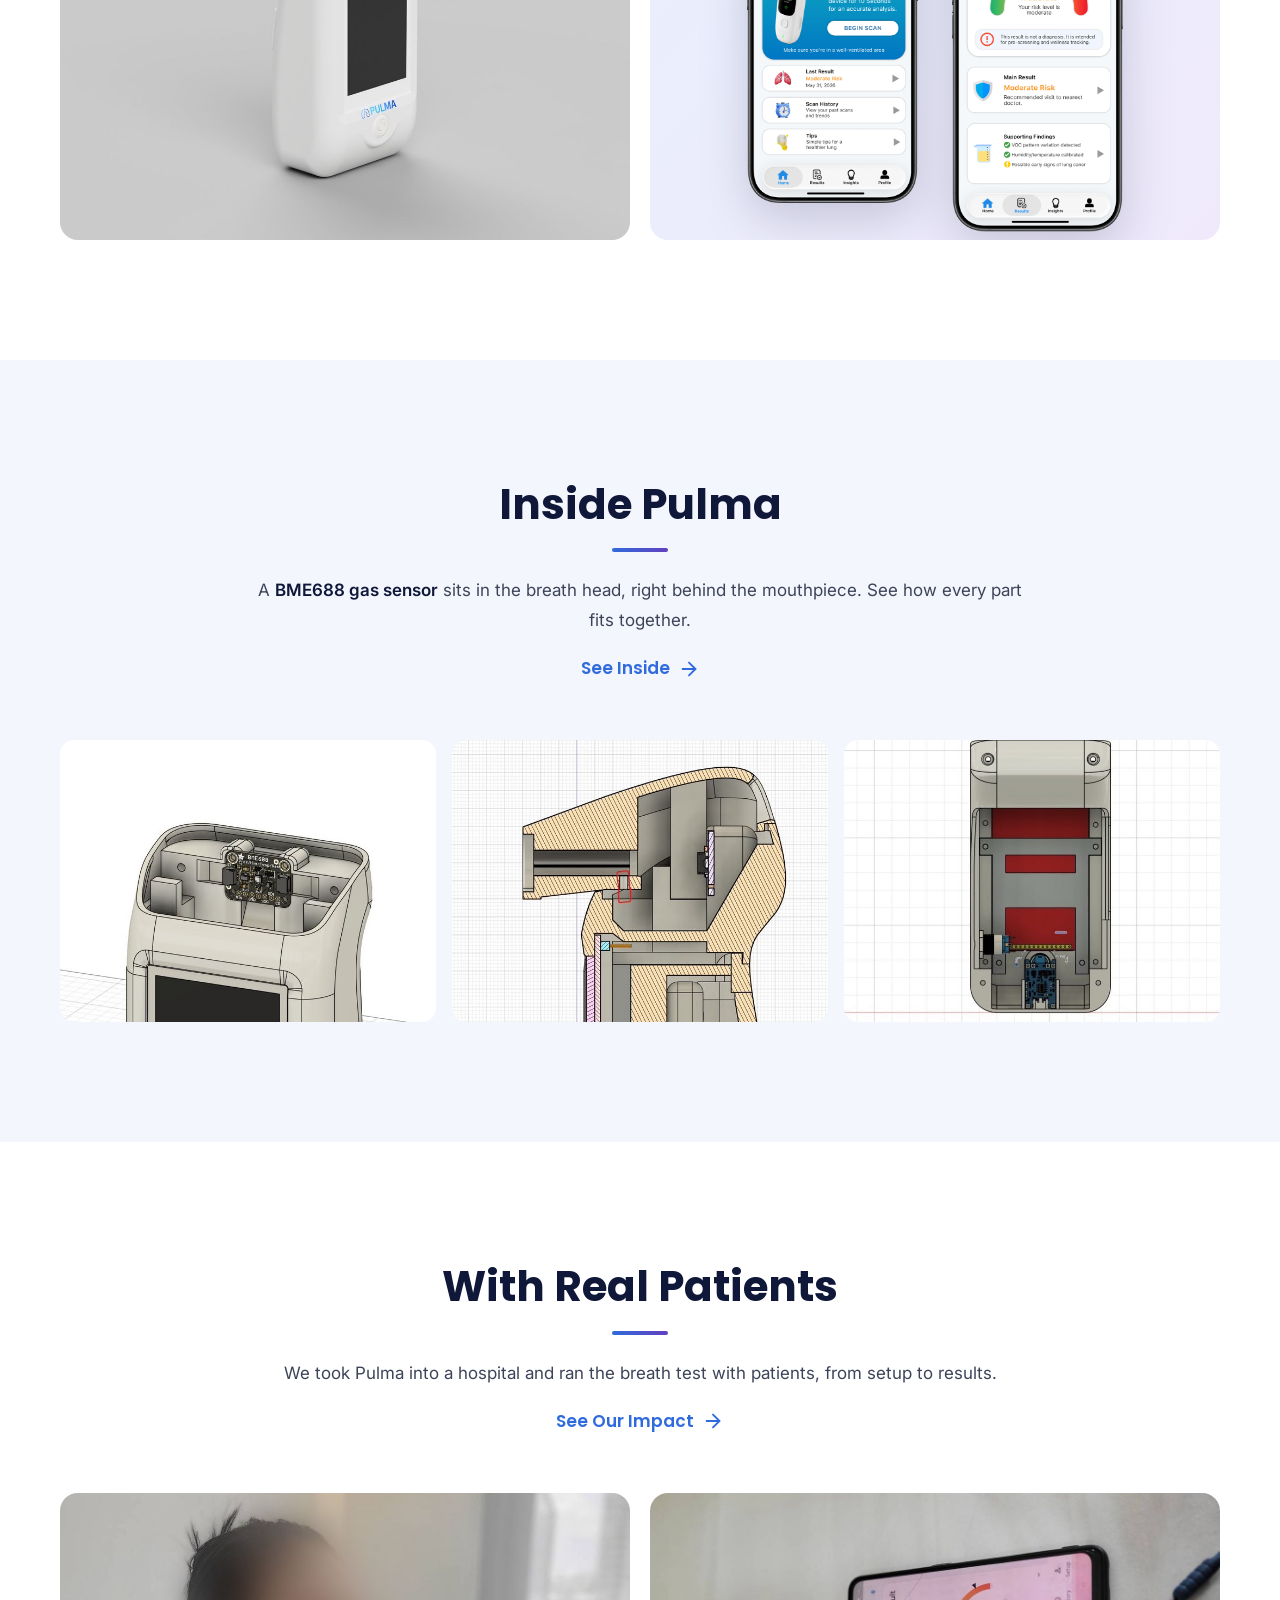
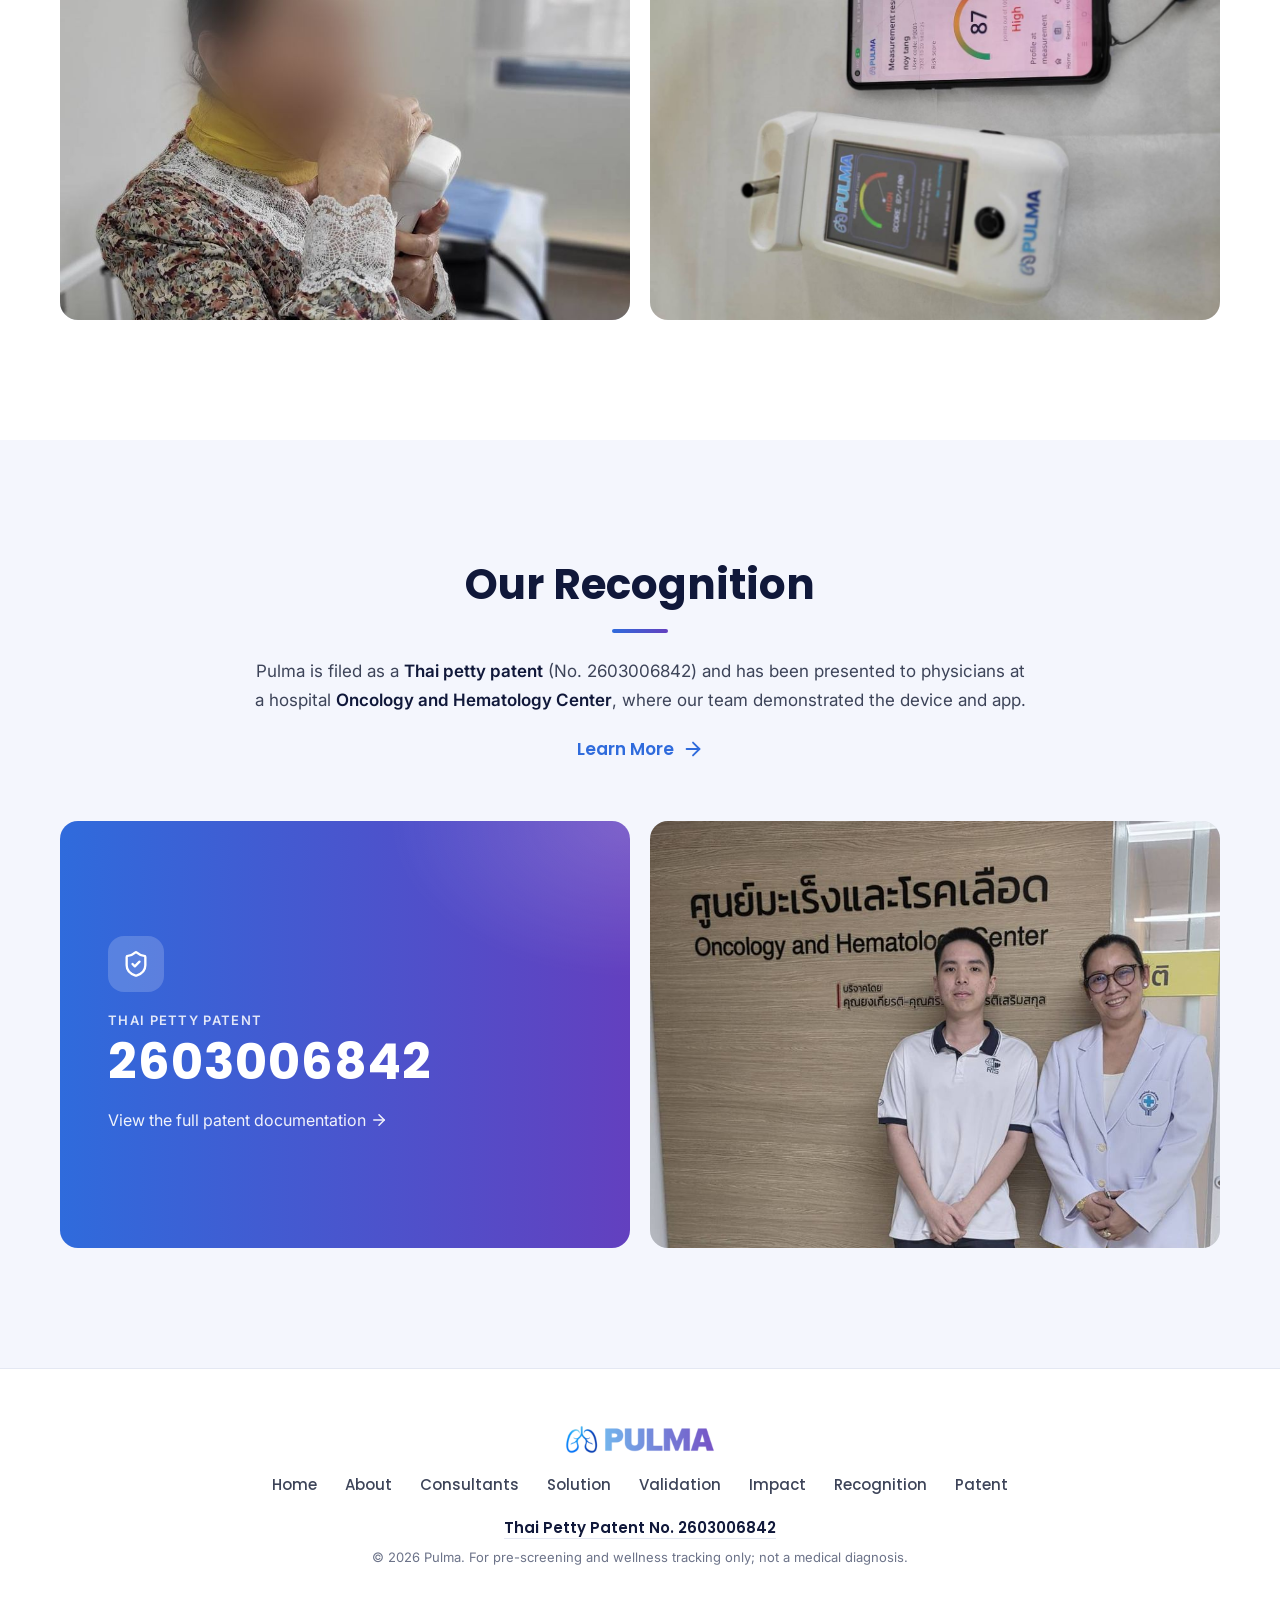
==== commit 1fd60571: "Compact Validation page, add Radiotherapy photos and Consultants page Co-Authored-By: Claude Sonnet " ====
--- a/index.html
+++ b/index.html
@@ -34,6 +34,7 @@
     <nav class="nav" aria-label="Main">
       <a href="index.html" aria-current="page">Home</a>
       <a href="about.html">About</a>
+      <a href="consultants.html">Consultants</a>
       <a href="solution.html">Solution</a>
       <a href="validation.html">Validation</a>
       <a href="impact.html">Impact</a>
@@ -170,6 +171,7 @@
     <nav class="footer-nav" aria-label="Footer">
       <a href="index.html">Home</a>
       <a href="about.html">About</a>
+      <a href="consultants.html">Consultants</a>
       <a href="solution.html">Solution</a>
       <a href="validation.html">Validation</a>
       <a href="impact.html">Impact</a>
--- a/styles.css
+++ b/styles.css
@@ -377,6 +377,8 @@
 
 .section--tight { padding-top: 0; }
 
+.section--snug { padding: clamp(40px, 5vw, 64px) 16px clamp(56px, 7vw, 88px); }
+
 .wrap { max-width: var(--wrap); margin: 0 auto; }
 
 .section-head {
@@ -803,6 +805,31 @@
 
 .site-footer .footer-patent a:hover { color: var(--blue); border-color: currentColor; }
 
+/* Consultant card: smaller member card, initials until photos arrive */
+.member--compact { padding: 40px 28px 36px; }
+
+.member--compact img,
+.member-initials {
+  width: 148px;
+  height: 148px;
+}
+
+.member-initials {
+  display: grid;
+  place-items: center;
+  border-radius: 50%;
+  border: 5px solid #fff;
+  background: var(--tint);
+  box-shadow: 0 0 0 3px var(--blue), 0 12px 30px rgba(60, 80, 160, 0.22);
+  font: 600 40px/1 "Poppins", sans-serif;
+  letter-spacing: 0.02em;
+  color: var(--blue);
+}
+
+.member--compact h3 { margin: 24px 0 12px; font-size: 21px; }
+
+.member--compact .role { max-width: 100%; padding: 9px 14px; font-size: 13px; letter-spacing: 0; text-align: center; }
+
 /* Deployment gallery ----------------------------------------------------- */
 
 .gallery {
@@ -942,14 +969,17 @@
 
 /* Six portrait columns; .w spans two, .b is a 3x2 lead photo */
 .gallery.step-photos {
-  grid-template-columns: repeat(6, 1fr);
-  grid-auto-rows: calc((100cqw - 50px) / 6 * 4 / 3);
+  --cols: 6;
+  grid-template-columns: repeat(var(--cols), 1fr);
+  grid-auto-rows: calc((100cqw - (var(--cols) - 1) * 10px) / var(--cols) * 4 / 3);
   grid-auto-flow: dense;
   gap: 10px;
   max-width: none;
 }
 
 .gallery.step-photos .photo { aspect-ratio: auto; border-radius: 12px; }
+
+.gallery.step-photos--5 { --cols: 5; }
 
 .step-photos .w { grid-column: span 2; }
 
@@ -1278,4 +1308,18 @@
   .photo-pair,
   .cards { grid-template-columns: 1fr; }
   .cards { gap: 14px; }
-}
+  /* Consultants: avatar beside the name instead of stacked */
+  .member--compact {
+    display: grid;
+    grid-template-columns: 84px 1fr;
+    column-gap: 18px;
+    align-items: center;
+    justify-items: start;
+    padding: 18px 20px;
+    text-align: left;
+  }
+  .member--compact img,
+  .member-initials { grid-row: span 2; width: 84px; height: 84px; border-width: 3px; font-size: 24px; }
+  .member--compact h3 { margin: 0 0 8px; font-size: 18px; align-self: end; }
+  .member--compact .role { align-self: start; padding: 6px 14px; font-size: 12.5px; }
+}
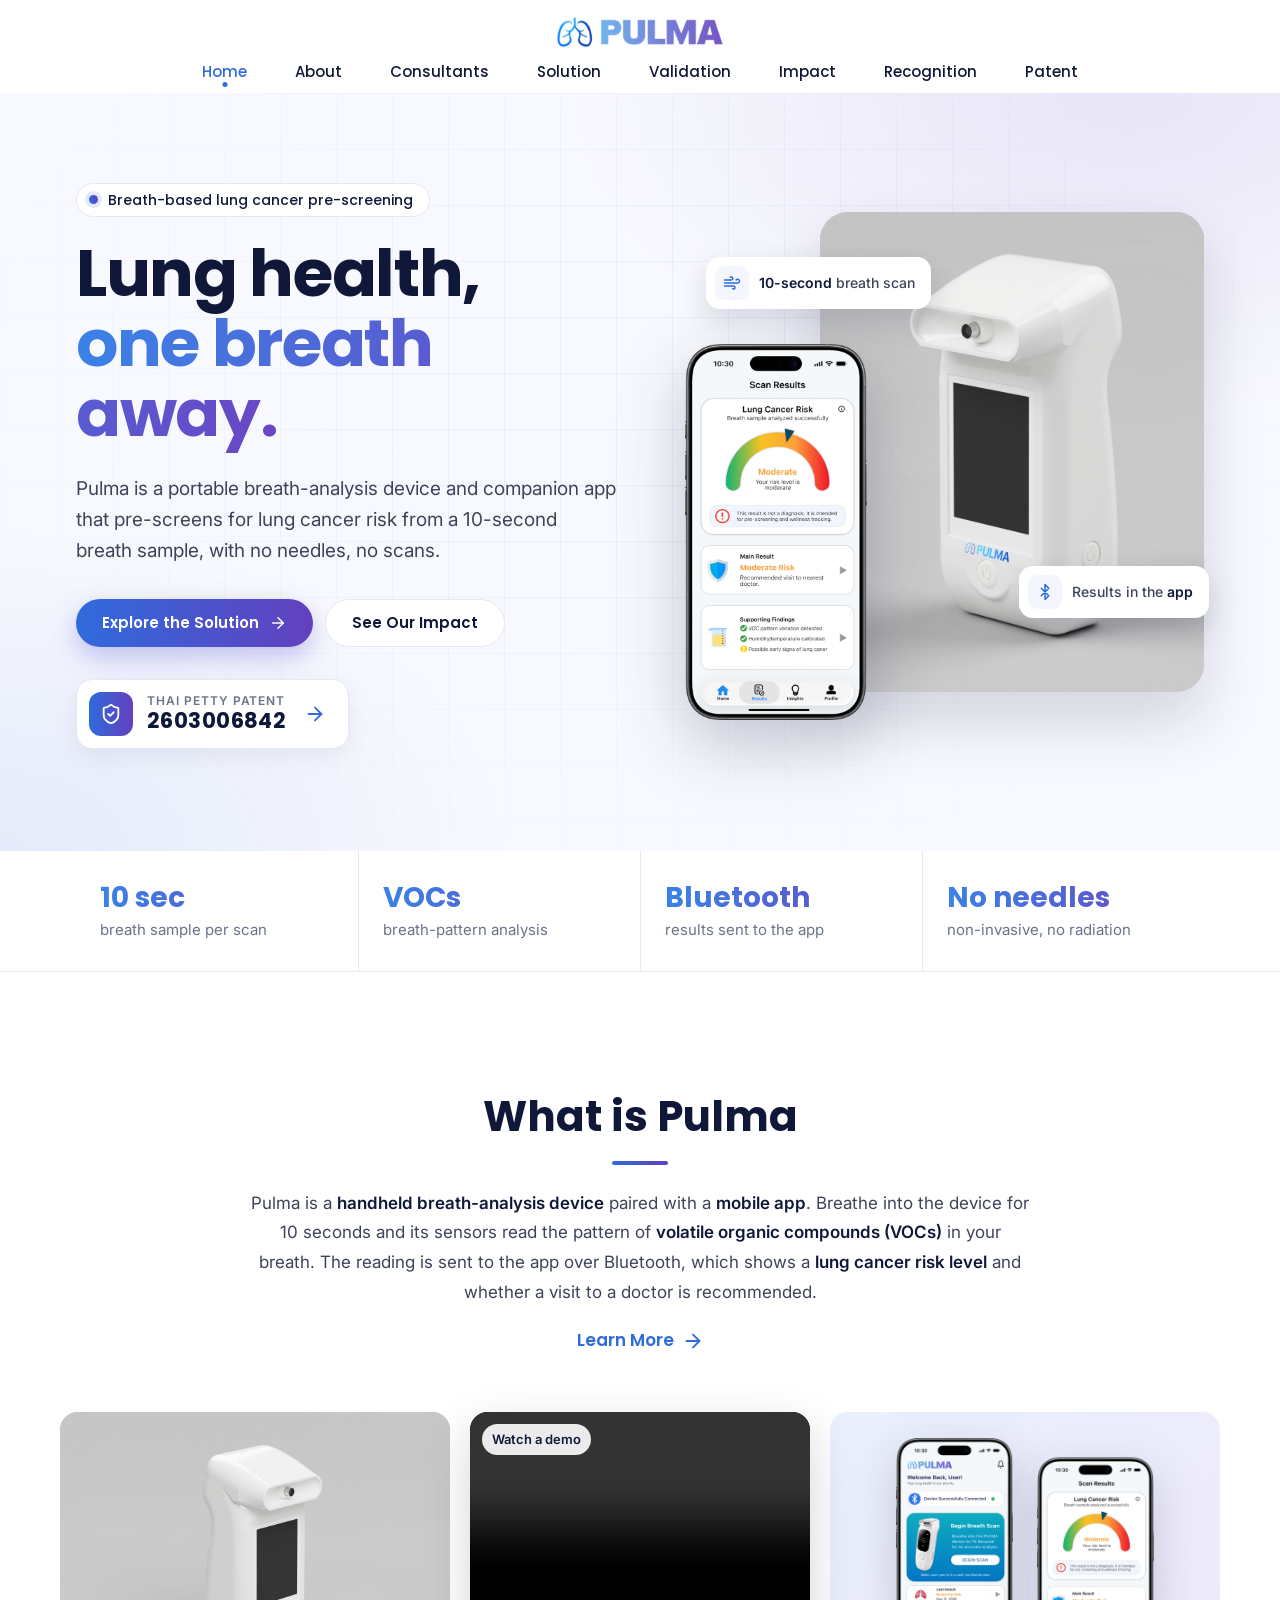
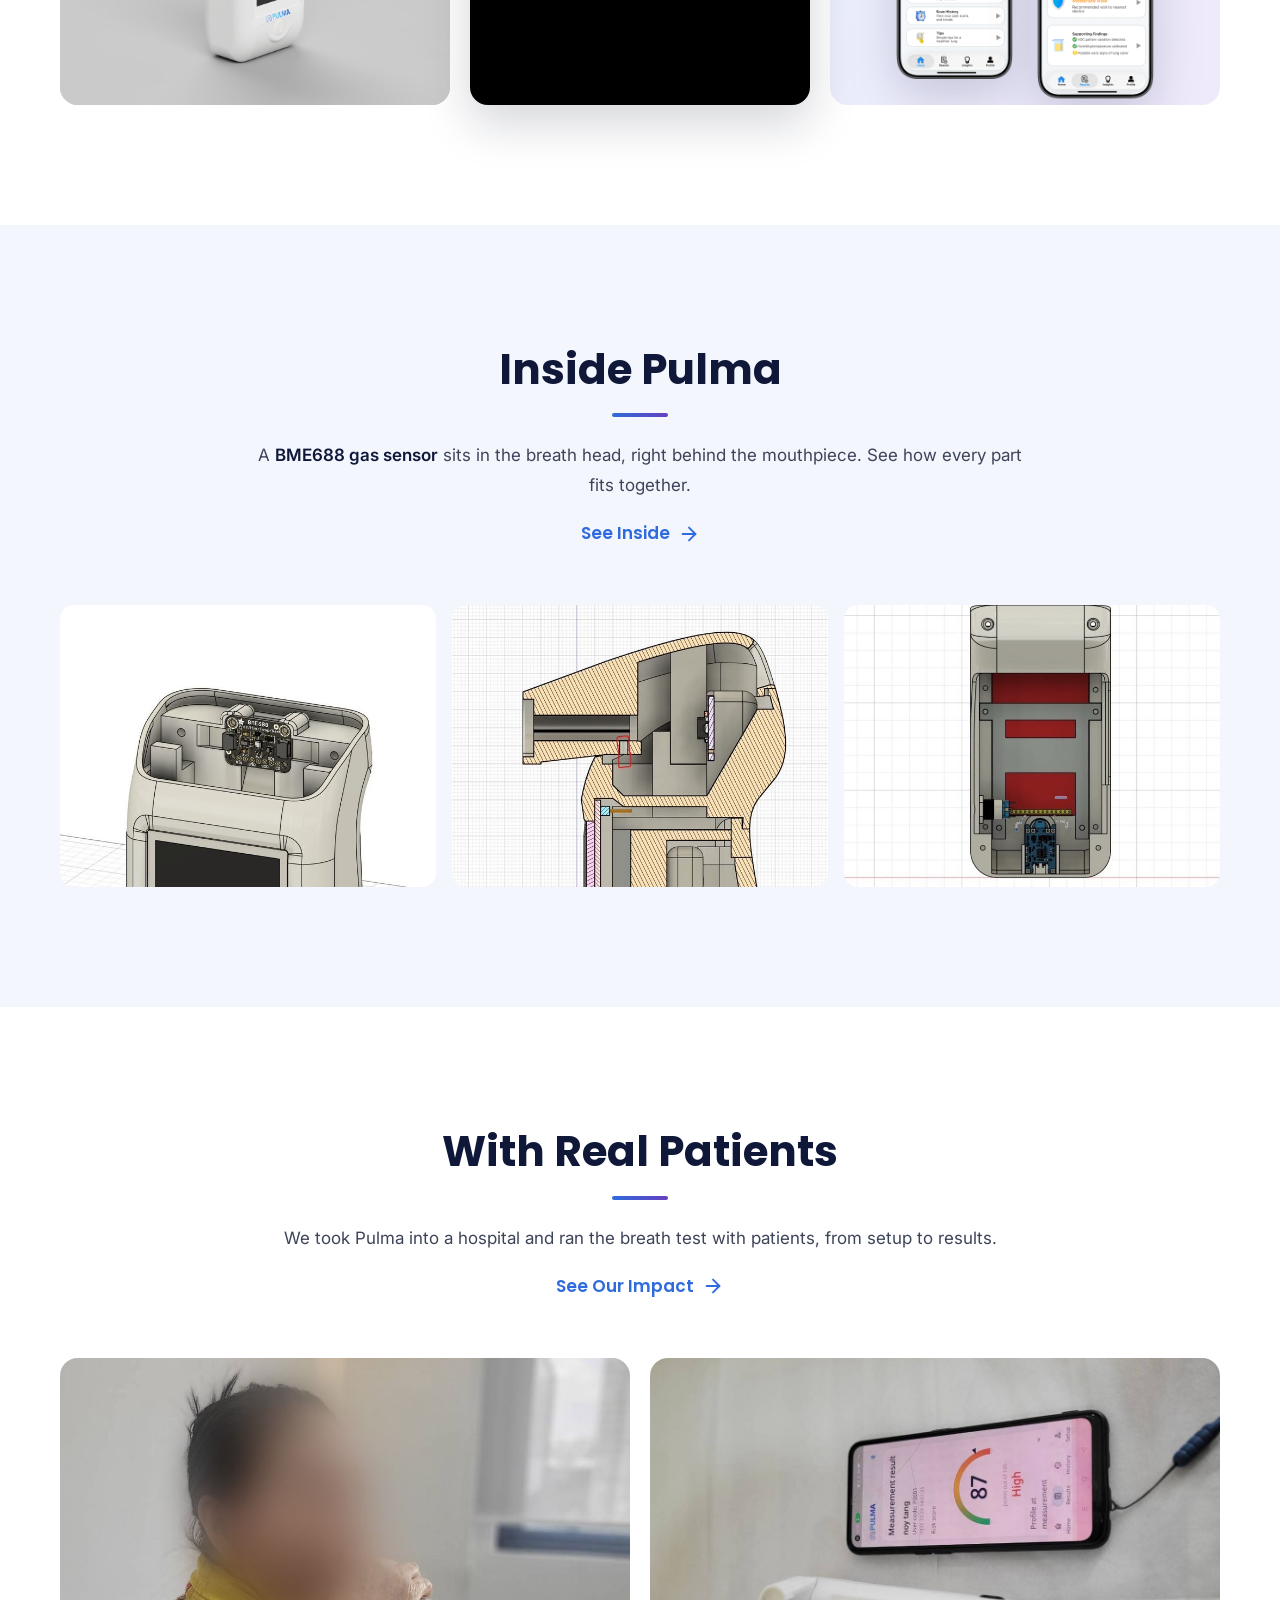
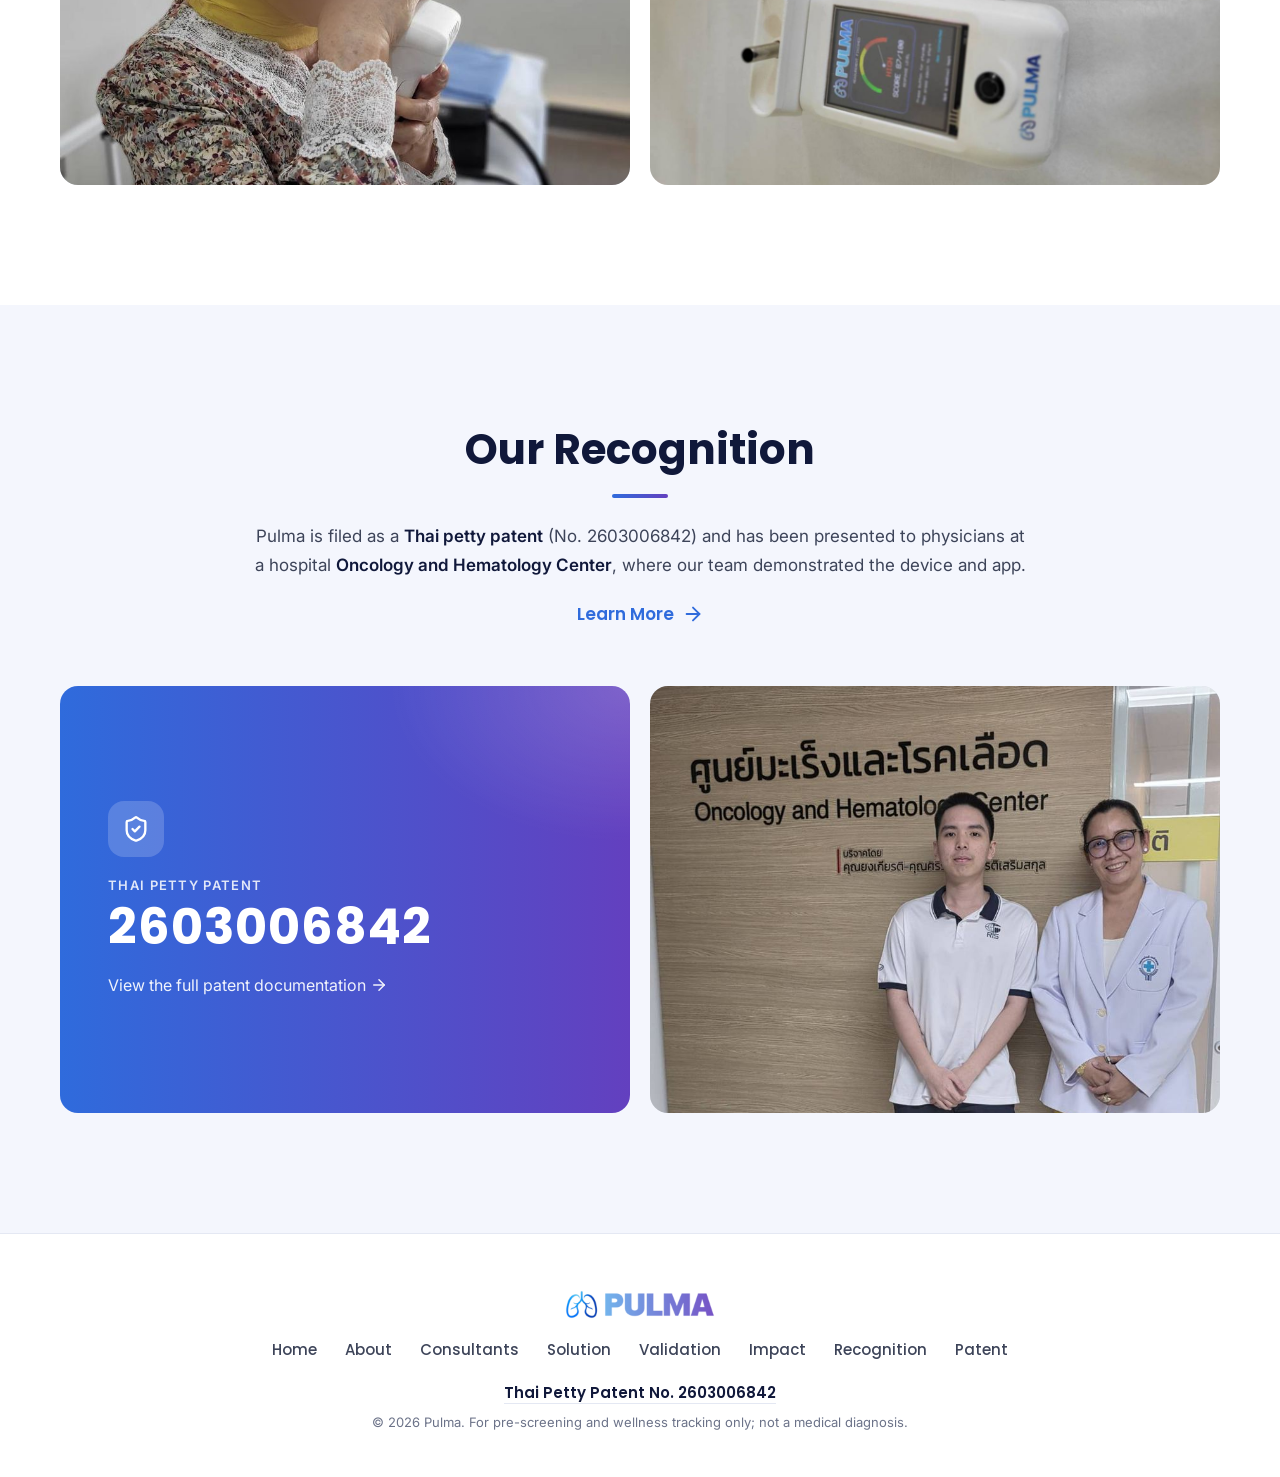
==== commit 33cfd775: "Add Pulma demo video to the What is Pulma section Co-Authored-By: Claude Opus 5.5 <noreply@anthropic" ====
--- a/index.html
+++ b/index.html
@@ -106,11 +106,18 @@
         </p>
         <a class="learn-more" href="solution.html">Learn More <svg class="icon"><use href="#i-arrow"/></svg></a>
       </div>
-      <div class="photo-pair reveal">
+      <div class="photo-trio reveal" id="demo">
         <figure class="photo photo--render"><img src="images/device-angle-1.jpg" alt="The Pulma device" width="1100" height="825" loading="lazy"></figure>
         <figure class="photo photo--app">
           <img src="images/app-home.png" alt="Pulma app home screen" width="520" height="1075" loading="lazy">
           <img src="images/app-result.png" alt="Pulma app scan results screen" width="520" height="1075" loading="lazy">
+        </figure>
+        <figure class="demo-video">
+          <video controls playsinline muted preload="metadata" width="360" height="462" aria-label="Pulma demo: a full breath scan">
+            <source src="images/pulma-demo.mp4#t=0.1" type="video/mp4">
+            Your browser can't play this video. <a href="images/pulma-demo.mp4">Download the Pulma demo</a>.
+          </video>
+          <figcaption>Watch a demo</figcaption>
         </figure>
       </div>
     </section>
--- a/styles.css
+++ b/styles.css
@@ -435,6 +435,46 @@
 
 .photo--render { background: var(--render); }
 
+/* What is Pulma: device | demo video | app */
+.photo-trio {
+  display: grid;
+  grid-template-columns: 1fr minmax(0, 340px) 1fr;
+  grid-template-areas: "device video app";
+  gap: 20px;
+  max-width: var(--wrap);
+  margin: 0 auto;
+  align-items: stretch;
+}
+
+.photo-trio .photo--render { grid-area: device; }
+.photo-trio .photo--render img { object-fit: contain; }
+.photo-trio .photo--app { grid-area: app; }
+
+.demo-video {
+  grid-area: video;
+  position: relative;
+  margin: 0;
+  overflow: hidden;
+  border-radius: var(--radius);
+  background: #000;
+  box-shadow: 0 18px 48px rgba(15, 23, 42, 0.18);
+}
+
+.demo-video video { display: block; width: 100%; height: auto; }
+
+.demo-video figcaption {
+  position: absolute;
+  top: 12px;
+  left: 12px;
+  padding: 4px 10px;
+  border-radius: 999px;
+  background: rgba(255, 255, 255, 0.9);
+  color: var(--ink);
+  font-size: 13px;
+  font-weight: 600;
+  pointer-events: none;
+}
+
 .photo-pair {
   display: grid;
   grid-template-columns: 1fr 1fr;
@@ -829,6 +869,33 @@
 .member--compact h3 { margin: 24px 0 12px; font-size: 21px; }
 
 .member--compact .role { max-width: 100%; padding: 9px 14px; font-size: 13px; letter-spacing: 0; text-align: center; }
+
+/* Awards ----------------------------------------------------------------- */
+
+.awards {
+  display: grid;
+  grid-template-columns: repeat(3, 1fr);
+  gap: 24px;
+  max-width: var(--wrap);
+  margin: 0 auto;
+}
+
+.award {
+  margin: 0;
+  overflow: hidden;
+  border: 1px solid var(--line);
+  border-radius: var(--radius);
+  background: #fff;
+  box-shadow: 0 14px 40px rgba(60, 80, 160, 0.10);
+}
+
+.award img { width: 100%; aspect-ratio: 3 / 2; object-fit: cover; background: var(--tint); }
+
+.award figcaption { padding: 20px 24px 24px; }
+
+.award h3 { margin: 0 0 6px; font-size: 22px; font-weight: 600; }
+
+.award p { margin: 0 0 12px; font-size: 15px; line-height: 1.55; color: var(--muted); }
 
 /* Deployment gallery ----------------------------------------------------- */
 
@@ -1193,6 +1260,15 @@
 /* Tablet ----------------------------------------------------------------- */
 
 @media (max-width: 960px) {
+  .photo-trio {
+    grid-template-columns: 1fr 1fr;
+    grid-template-areas: "video video" "device app";
+    gap: 14px;
+  }
+  .photo-trio .demo-video { width: 100%; max-width: 380px; justify-self: center; }
+  .photo-trio .photo { aspect-ratio: 4 / 3; }
+
+  .awards { grid-template-columns: repeat(2, 1fr); }
   .hero-inner { grid-template-columns: 1fr; text-align: center; }
   .hero .lede { margin-left: auto; margin-right: auto; }
   .hero-actions { justify-content: center; }
@@ -1303,6 +1379,7 @@
 }
 
 @media (max-width: 560px) {
+  .awards { grid-template-columns: 1fr; gap: 16px; }
   .section-head p,
   .page-hero p:not(.kicker) { text-align: left; }
   .photo-pair,
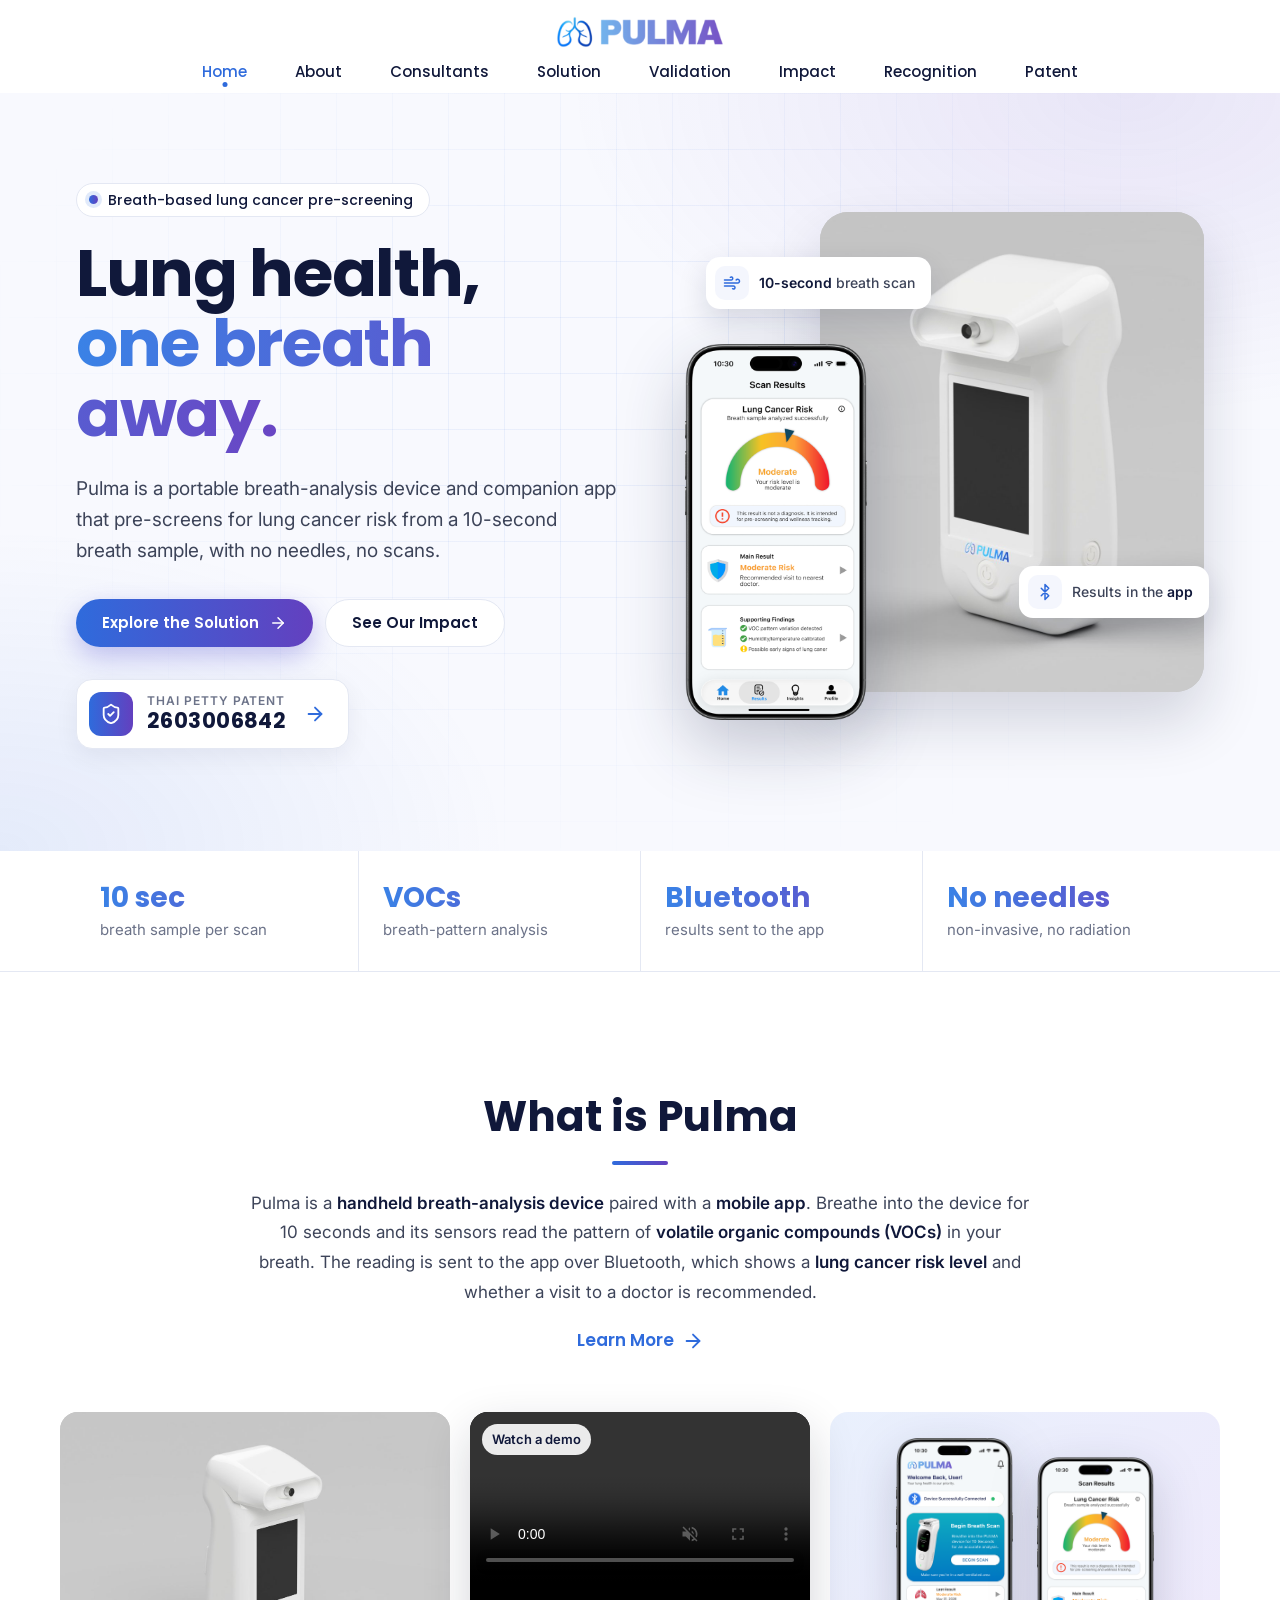
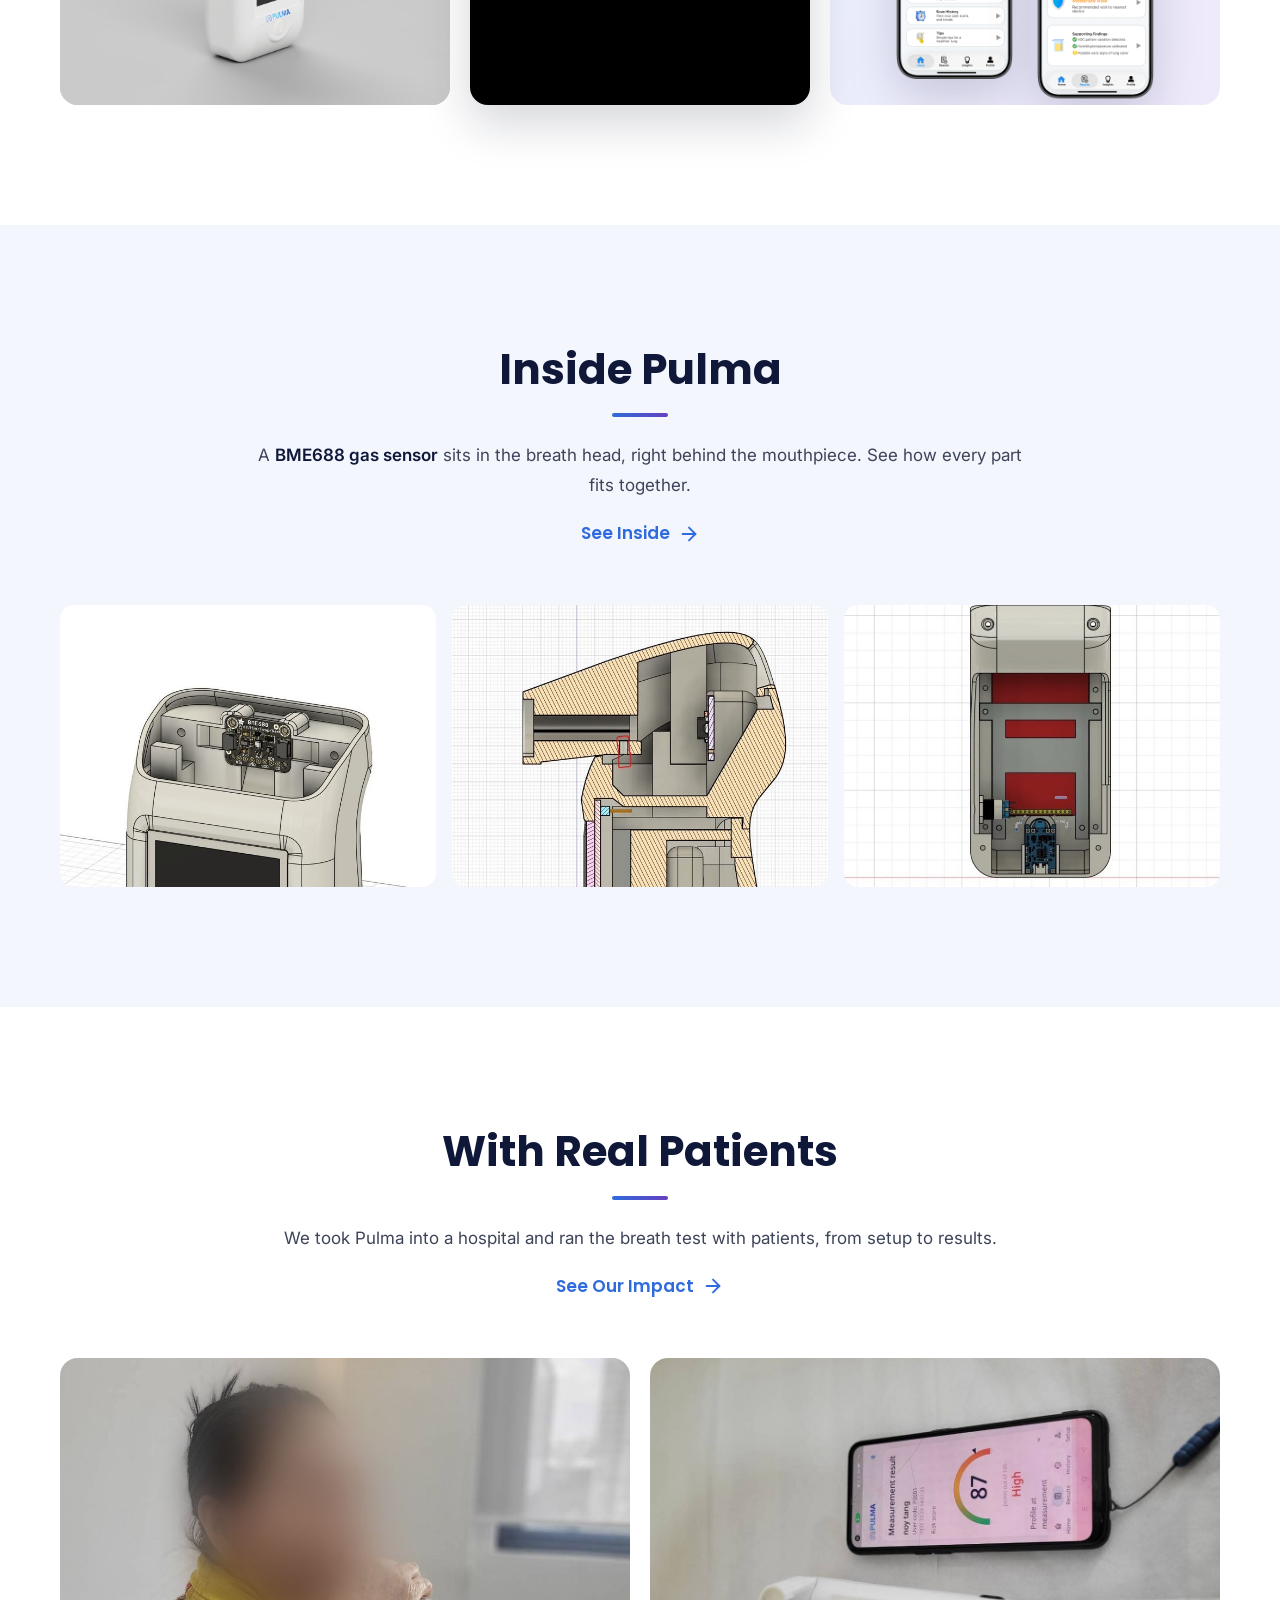
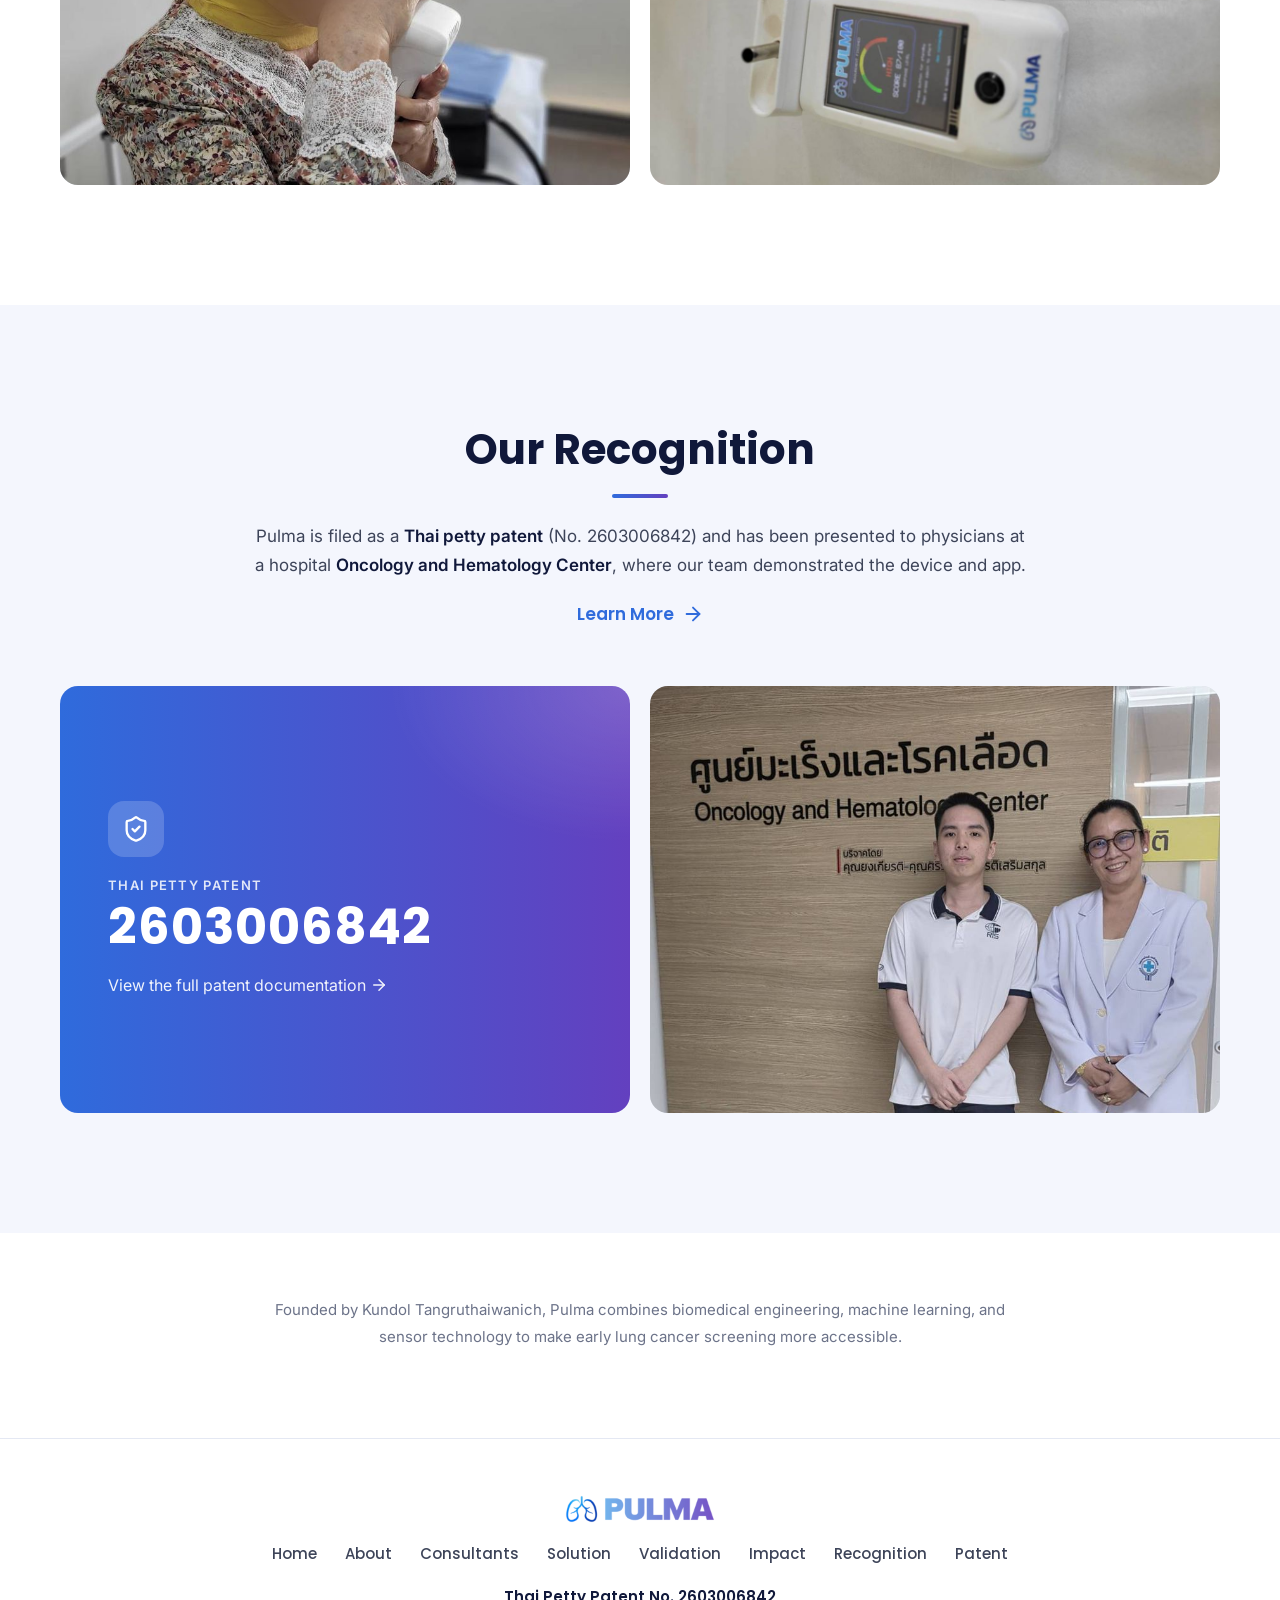
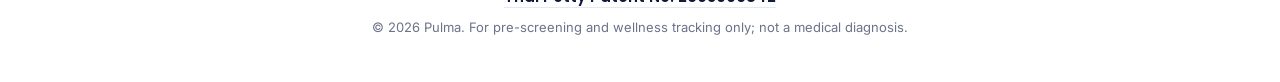
==== commit 2ea30647: "Add founder-focused title, description, structured data and founder note to homepage Co-Authored-By:" ====
--- a/index.html
+++ b/index.html
@@ -3,11 +3,18 @@
 <head>
   <meta charset="utf-8">
   <meta name="viewport" content="width=device-width, initial-scale=1">
-  <title>Pulma - Lung Health, One Breath Away</title>
-  <meta name="description" content="Pulma is a portable breath-analysis device and companion app that pre-screens for lung cancer risk from a 10-second breath sample. Patent Number 2603006842.">
-  <meta property="og:title" content="Pulma - Lung Health, One Breath Away">
-  <meta property="og:description" content="A portable breath-analysis device and app for lung cancer pre-screening.">
+  <title>Pulma | Lung Cancer Breath Screening | Founded by Kundol Tangruthaiwanich</title>
+  <meta name="description" content="Pulma is a portable lung cancer pre-screening device founded by Kundol Tangruthaiwanich, combining breath sensor technology and machine learning.">
+  <meta property="og:title" content="Pulma | Lung Cancer Breath Screening | Founded by Kundol Tangruthaiwanich">
+  <meta property="og:description" content="Pulma is a portable lung cancer pre-screening device founded by Kundol Tangruthaiwanich, combining breath sensor technology and machine learning.">
   <meta property="og:image" content="images/hero.jpg">
+  <link rel="canonical" href="https://pulma.org/">
+  <script type="application/ld+json">
+  {"@context":"https://schema.org","@graph":[
+    {"@type":"Organization","@id":"https://pulma.org/#org","name":"Pulma","url":"https://pulma.org/","logo":"https://pulma.org/images/pulma-logo.png","description":"Pulma is a portable lung cancer pre-screening device founded by Kundol Tangruthaiwanich, combining breath sensor technology and machine learning.","founder":{"@id":"https://pulma.org/#kundol"}},
+    {"@type":"Person","@id":"https://pulma.org/#kundol","name":"Kundol Tangruthaiwanich","jobTitle":"Founder of Pulma","url":"https://pulma.org/about.html","worksFor":{"@id":"https://pulma.org/#org"}}
+  ]}
+  </script>
   <link rel="icon" href="/favicon.ico" sizes="48x48">
   <link rel="icon" type="image/png" sizes="192x192" href="/images/favicon-192.png">
   <link rel="icon" type="image/png" sizes="48x48" href="/images/favicon-48.png">
@@ -171,6 +178,12 @@
       </div>
     </section>
 
+    <section class="section section--snug">
+      <div class="section-head" style="margin-bottom:0">
+        <p style="font-size:15px;color:var(--muted)">Founded by Kundol Tangruthaiwanich, Pulma combines biomedical engineering, machine learning, and sensor technology to make early lung cancer screening more accessible.</p>
+      </div>
+    </section>
+
   </main>
 
   <footer class="site-footer">
--- a/styles.css
+++ b/styles.css
@@ -1025,6 +1025,16 @@
 }
 
 .step:first-child { padding-top: 0; border-top: 0; }
+
+.step-loc {
+  display: block;
+  margin-top: 6px;
+  font-size: 13px;
+  font-weight: 600;
+  letter-spacing: 0.08em;
+  text-transform: uppercase;
+  color: var(--ink);
+}
 
 .step-copy h2 { margin: 10px 0 10px; font-size: clamp(22px, 2.4vw, 27px); font-weight: 700; line-height: 1.25; }
 
